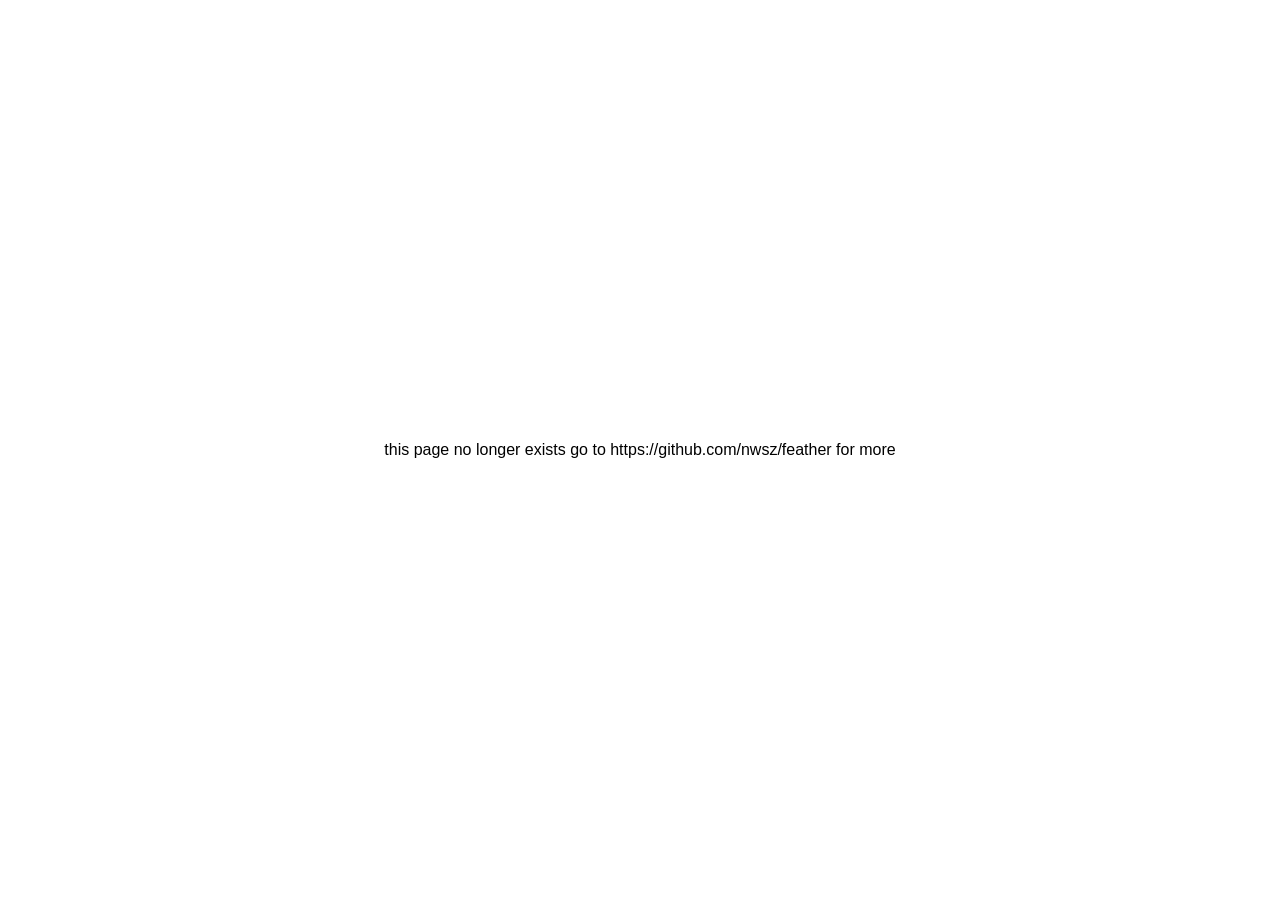
==== docs/index.html @ 702b7beb "Create index.html" ====
<!DOCTYPE html>
<html lang="en">
<head>
<meta charset="UTF-8">
<meta name="viewport" content="width=device-width, initial-scale=1.0">
<title>nwsz</title>
<style>
body {
    margin: 0;
    display: flex;
    justify-content: center;
    align-items: center;
    height: 100vh;
    font-family: Arial, sans-serif;
    background: white;
    color: black;
}
</style>
</head>
<body>
this page no longer exists
</body>
<body>go to https://github.com/nwsz/feather for more</body>
</html>
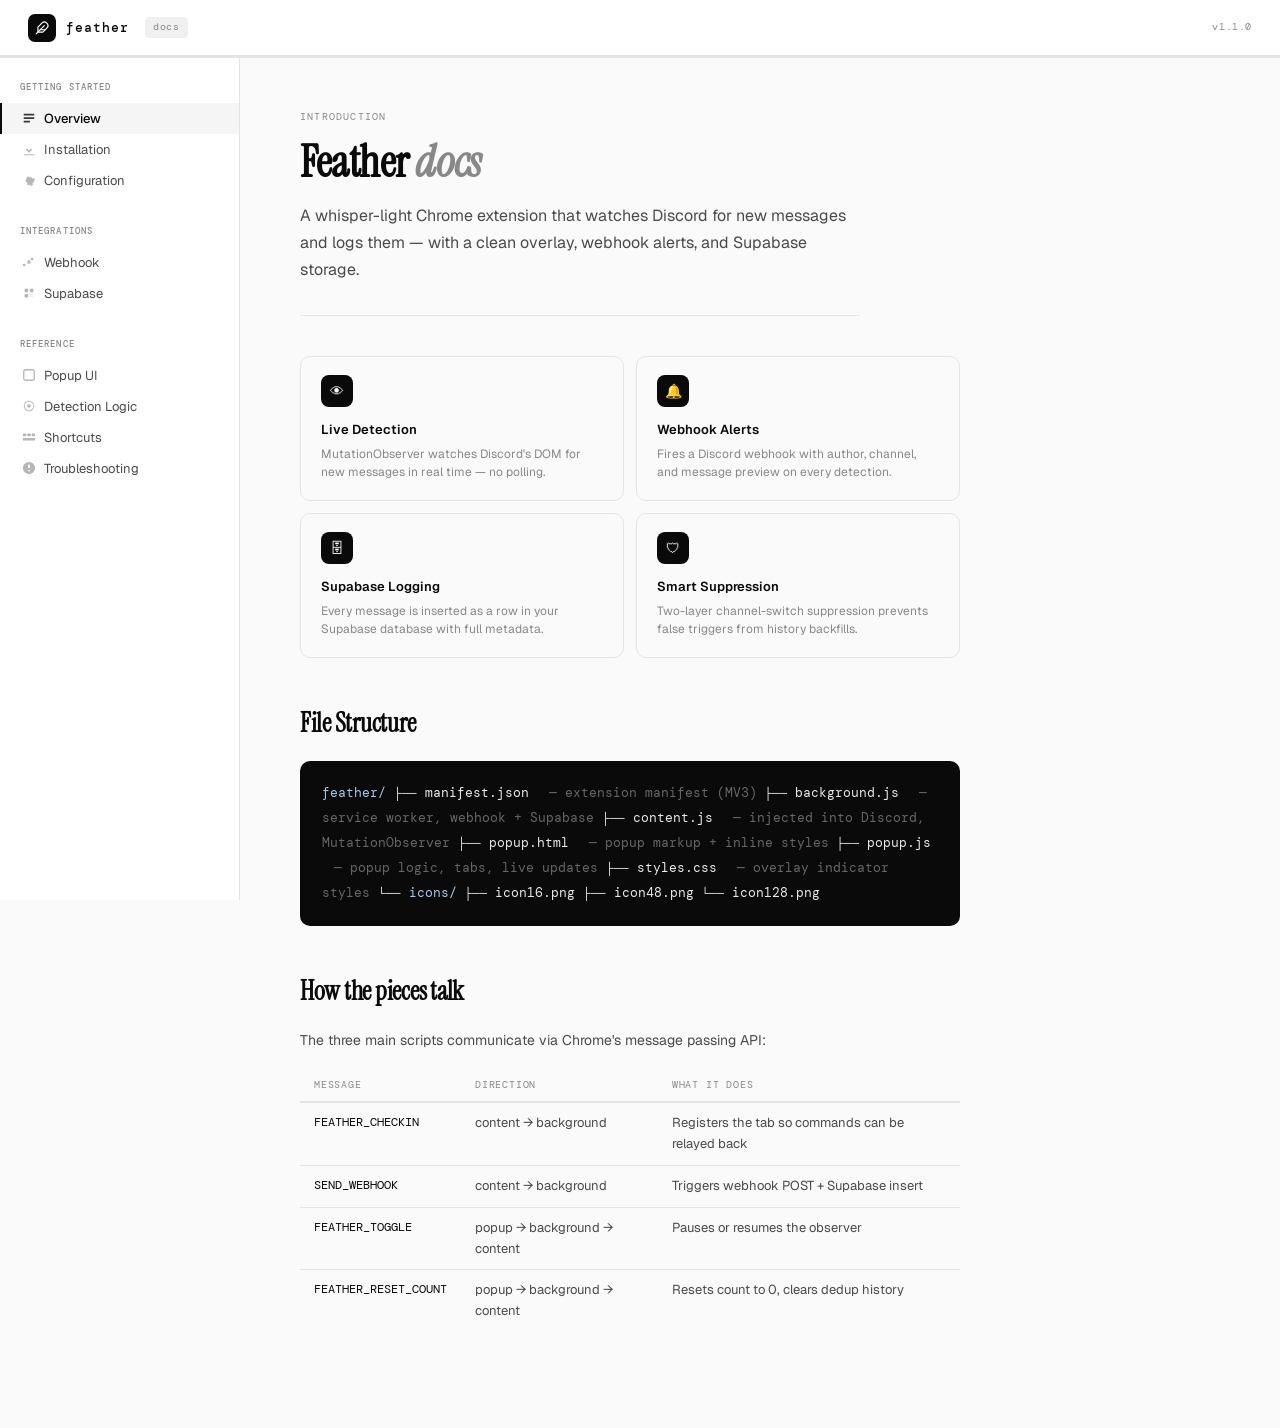
==== commit 563bcb90: "Update index.html" ====
--- a/docs/index.html
+++ b/docs/index.html
@@ -1,24 +1,1151 @@
 <!DOCTYPE html>
 <html lang="en">
 <head>
-<meta charset="UTF-8">
-<meta name="viewport" content="width=device-width, initial-scale=1.0">
-<title>nwsz</title>
+<meta charset="UTF-8" />
+<meta name="viewport" content="width=device-width, initial-scale=1.0" />
+<title>Feather — Docs</title>
+<link rel="preconnect" href="https://fonts.googleapis.com">
+<link href="https://fonts.googleapis.com/css2?family=Instrument+Serif:ital@0;1&family=DM+Mono:wght@300;400;500&family=Geist:wght@300;400;500&display=swap" rel="stylesheet">
 <style>
+*, *::before, *::after { box-sizing: border-box; margin: 0; padding: 0; }
+
+:root {
+  --black: #0a0a0a;
+  --ink:   #1a1a1a;
+  --mid:   #4a4a4a;
+  --soft:  #888;
+  --rule:  #e4e4e4;
+  --bg:    #fafafa;
+  --white: #ffffff;
+  --accent:#000;
+  --green: #1a7a4a;
+  --green-bg: #f0faf4;
+  --amber: #92600a;
+  --amber-bg: #fffbf0;
+  --red:   #b91c1c;
+  --red-bg:#fff5f5;
+  --blue:  #1a4a8a;
+  --blue-bg:#f0f4ff;
+  --sidebar-w: 240px;
+  --header-h:  56px;
+}
+
+html { scroll-behavior: smooth; font-size: 15px; }
 body {
-    margin: 0;
-    display: flex;
-    justify-content: center;
-    align-items: center;
-    height: 100vh;
-    font-family: Arial, sans-serif;
-    background: white;
-    color: black;
+  font-family: 'Geist', sans-serif;
+  background: var(--bg);
+  color: var(--ink);
+  line-height: 1.65;
+  overflow-x: hidden;
+}
+
+/* ── HEADER ─────────────────────────────────────────────────────────── */
+header {
+  position: fixed; top: 0; left: 0; right: 0; z-index: 100;
+  height: var(--header-h);
+  background: var(--white);
+  border-bottom: 1px solid var(--rule);
+  display: flex; align-items: center;
+  padding: 0 28px;
+  gap: 16px;
+}
+
+.header-logo {
+  display: flex; align-items: center; gap: 10px;
+  font-family: 'DM Mono', monospace;
+  font-size: 13px; font-weight: 500;
+  letter-spacing: 0.08em;
+  color: var(--black);
+  text-decoration: none;
+}
+
+.logo-icon {
+  width: 28px; height: 28px;
+  background: var(--black);
+  border-radius: 7px;
+  display: flex; align-items: center; justify-content: center;
+  color: white; flex-shrink: 0;
+}
+
+.header-tag {
+  font-family: 'DM Mono', monospace;
+  font-size: 10px; color: var(--soft);
+  background: #f0f0f0; border-radius: 4px;
+  padding: 2px 8px; letter-spacing: 0.06em;
+}
+
+.header-spacer { flex: 1; }
+
+.header-version {
+  font-family: 'DM Mono', monospace;
+  font-size: 10px; color: var(--soft);
+  letter-spacing: 0.06em;
+}
+
+/* ── LAYOUT ─────────────────────────────────────────────────────────── */
+.layout {
+  display: flex;
+  padding-top: var(--header-h);
+  min-height: 100vh;
+}
+
+/* ── SIDEBAR ─────────────────────────────────────────────────────────── */
+.sidebar {
+  width: var(--sidebar-w);
+  flex-shrink: 0;
+  position: fixed;
+  top: var(--header-h);
+  left: 0;
+  bottom: 0;
+  overflow-y: auto;
+  background: var(--white);
+  border-right: 1px solid var(--rule);
+  padding: 24px 0 40px;
+}
+
+.sidebar::-webkit-scrollbar { width: 3px; }
+.sidebar::-webkit-scrollbar-thumb { background: var(--rule); border-radius: 2px; }
+
+.sidebar-group { margin-bottom: 28px; }
+
+.sidebar-label {
+  font-family: 'DM Mono', monospace;
+  font-size: 9px; font-weight: 500;
+  letter-spacing: 0.12em; text-transform: uppercase;
+  color: var(--soft);
+  padding: 0 20px 8px;
+  display: block;
+}
+
+.sidebar-link {
+  display: flex; align-items: center; gap: 8px;
+  padding: 7px 20px;
+  font-size: 13px; color: var(--mid);
+  text-decoration: none;
+  transition: color 0.15s, background 0.15s;
+  border-left: 2px solid transparent;
+  cursor: pointer;
+  background: none; border-right: none; border-top: none; border-bottom: none;
+  width: 100%; text-align: left; font-family: 'Geist', sans-serif;
+}
+
+.sidebar-link:hover { color: var(--black); background: #f5f5f5; }
+
+.sidebar-link.active {
+  color: var(--black); font-weight: 500;
+  border-left-color: var(--black);
+  background: #f5f5f5;
+}
+
+.sidebar-link .nav-icon {
+  width: 14px; height: 14px;
+  opacity: 0.4; flex-shrink: 0;
+  transition: opacity 0.15s;
+}
+.sidebar-link:hover .nav-icon,
+.sidebar-link.active .nav-icon { opacity: 0.8; }
+
+/* ── MAIN CONTENT ────────────────────────────────────────────────────── */
+.main {
+  margin-left: var(--sidebar-w);
+  flex: 1;
+  max-width: 780px;
+  padding: 52px 60px 80px;
+}
+
+/* ── SECTIONS ────────────────────────────────────────────────────────── */
+.section { display: none; animation: fade-in 0.25s ease both; }
+.section.active { display: block; }
+
+@keyframes fade-in {
+  from { opacity: 0; transform: translateY(8px); }
+  to   { opacity: 1; transform: none; }
+}
+
+/* ── TYPOGRAPHY ──────────────────────────────────────────────────────── */
+.page-eyebrow {
+  font-family: 'DM Mono', monospace;
+  font-size: 10px; letter-spacing: 0.12em; text-transform: uppercase;
+  color: var(--soft); margin-bottom: 12px;
+}
+
+.page-title {
+  font-family: 'Instrument Serif', serif;
+  font-size: 44px; line-height: 1.1;
+  color: var(--black); margin-bottom: 16px;
+  letter-spacing: -0.01em;
+}
+
+.page-title em {
+  font-style: italic; color: var(--soft);
+}
+
+.page-lead {
+  font-size: 16px; color: var(--mid);
+  line-height: 1.7; margin-bottom: 40px;
+  max-width: 560px;
+  border-bottom: 1px solid var(--rule);
+  padding-bottom: 32px;
+}
+
+h2 {
+  font-family: 'Instrument Serif', serif;
+  font-size: 26px; color: var(--black);
+  margin: 44px 0 16px; letter-spacing: -0.01em;
+}
+
+h3 {
+  font-size: 13px; font-weight: 600;
+  letter-spacing: 0.04em; text-transform: uppercase;
+  color: var(--black); margin: 28px 0 10px;
+}
+
+p { margin-bottom: 14px; color: var(--mid); font-size: 14px; line-height: 1.75; }
+p:last-child { margin-bottom: 0; }
+
+strong { color: var(--black); font-weight: 500; }
+
+/* ── CALLOUT BOXES ───────────────────────────────────────────────────── */
+.callout {
+  border-radius: 10px; padding: 14px 18px;
+  margin: 20px 0; font-size: 13px; line-height: 1.65;
+  display: flex; gap: 12px; align-items: flex-start;
+}
+.callout-icon { font-size: 15px; flex-shrink: 0; margin-top: 1px; }
+.callout-body { flex: 1; color: var(--mid); }
+.callout-body strong { display: block; margin-bottom: 2px; }
+
+.callout.note   { background: var(--blue-bg);  border: 1px solid #c7d9f5; }
+.callout.note   .callout-body strong { color: var(--blue); }
+.callout.warn   { background: var(--amber-bg); border: 1px solid #f0d9a0; }
+.callout.warn   .callout-body strong { color: var(--amber); }
+.callout.tip    { background: var(--green-bg); border: 1px solid #b0dfc4; }
+.callout.tip    .callout-body strong { color: var(--green); }
+.callout.danger { background: var(--red-bg);   border: 1px solid #f5c0c0; }
+.callout.danger .callout-body strong { color: var(--red); }
+
+/* ── CODE ────────────────────────────────────────────────────────────── */
+pre {
+  background: var(--black);
+  color: #e8e8e8;
+  border-radius: 10px;
+  padding: 20px 22px;
+  overflow-x: auto;
+  margin: 16px 0;
+  font-family: 'DM Mono', monospace;
+  font-size: 12.5px;
+  line-height: 1.75;
+  position: relative;
+}
+
+pre .comment { color: #666; }
+pre .key     { color: #a5c8e8; }
+pre .val     { color: #98e0b0; }
+pre .str     { color: #f0b870; }
+pre .kw      { color: #c8a8f0; }
+
+code {
+  font-family: 'DM Mono', monospace;
+  font-size: 12px;
+  background: #f0f0f0;
+  border: 1px solid var(--rule);
+  border-radius: 4px;
+  padding: 1px 6px;
+  color: var(--black);
+}
+
+.copy-btn {
+  position: absolute; top: 12px; right: 12px;
+  background: rgba(255,255,255,0.08);
+  border: 1px solid rgba(255,255,255,0.12);
+  border-radius: 5px; color: #aaa;
+  font-family: 'DM Mono', monospace;
+  font-size: 10px; letter-spacing: 0.06em;
+  padding: 4px 9px; cursor: pointer;
+  transition: background 0.15s, color 0.15s;
+}
+.copy-btn:hover { background: rgba(255,255,255,0.16); color: white; }
+.copy-btn.copied { color: #98e0b0; border-color: rgba(152,224,176,0.3); }
+
+/* ── STEPS ───────────────────────────────────────────────────────────── */
+.steps { margin: 20px 0; display: flex; flex-direction: column; gap: 0; }
+
+.step {
+  display: flex; gap: 20px;
+  padding: 20px 0;
+  border-bottom: 1px solid var(--rule);
+}
+.step:last-child { border-bottom: none; }
+
+.step-num {
+  font-family: 'Instrument Serif', serif;
+  font-size: 28px; color: var(--rule);
+  line-height: 1; flex-shrink: 0;
+  width: 32px; text-align: center;
+  margin-top: 2px;
+  transition: color 0.2s;
+}
+.step:hover .step-num { color: var(--black); }
+
+.step-body { flex: 1; }
+.step-title {
+  font-size: 14px; font-weight: 500;
+  color: var(--black); margin-bottom: 6px;
+}
+.step-desc { font-size: 13px; color: var(--mid); line-height: 1.65; }
+
+/* ── OS TABS ─────────────────────────────────────────────────────────── */
+.os-tabs {
+  display: flex; gap: 2px;
+  margin: 20px 0 0;
+  border-bottom: 1px solid var(--rule);
+}
+
+.os-tab {
+  padding: 8px 18px;
+  font-size: 12px; font-weight: 500;
+  color: var(--soft); cursor: pointer;
+  border-bottom: 2px solid transparent;
+  margin-bottom: -1px;
+  transition: color 0.15s, border-color 0.15s;
+  display: flex; align-items: center; gap: 6px;
+  background: none; border-top: none; border-left: none; border-right: none;
+  font-family: 'Geist', sans-serif;
+}
+.os-tab:hover { color: var(--black); }
+.os-tab.active { color: var(--black); border-bottom-color: var(--black); font-weight: 600; }
+
+.os-panel { display: none; margin-top: 0; }
+.os-panel.active { display: block; animation: fade-in 0.2s ease both; }
+
+/* ── TABLE ───────────────────────────────────────────────────────────── */
+.doc-table {
+  width: 100%; border-collapse: collapse;
+  margin: 16px 0; font-size: 13px;
+}
+.doc-table th {
+  text-align: left;
+  font-family: 'DM Mono', monospace;
+  font-size: 10px; letter-spacing: 0.08em; text-transform: uppercase;
+  color: var(--soft); font-weight: 400;
+  padding: 8px 14px; border-bottom: 2px solid var(--rule);
+}
+.doc-table td {
+  padding: 10px 14px; border-bottom: 1px solid var(--rule);
+  color: var(--mid); vertical-align: top; line-height: 1.6;
+}
+.doc-table td:first-child { color: var(--black); font-family: 'DM Mono', monospace; font-size: 12px; }
+.doc-table tr:last-child td { border-bottom: none; }
+.doc-table tr:hover td { background: #f8f8f8; }
+
+/* ── BADGE ───────────────────────────────────────────────────────────── */
+.badge {
+  display: inline-block;
+  font-family: 'DM Mono', monospace;
+  font-size: 10px; letter-spacing: 0.06em;
+  padding: 2px 8px; border-radius: 4px; font-weight: 500;
+}
+.badge.green { background: var(--green-bg); color: var(--green); border: 1px solid #b0dfc4; }
+.badge.grey  { background: #f0f0f0; color: var(--soft); border: 1px solid var(--rule); }
+.badge.black { background: var(--black); color: white; }
+
+/* ── DIVIDER ─────────────────────────────────────────────────────────── */
+.rule { border: none; border-top: 1px solid var(--rule); margin: 36px 0; }
+
+/* ── FILE TREE ───────────────────────────────────────────────────────── */
+.file-tree {
+  font-family: 'DM Mono', monospace;
+  font-size: 12.5px; line-height: 2;
+  background: var(--black); color: #e8e8e8;
+  border-radius: 10px; padding: 20px 22px;
+  margin: 16px 0;
+}
+.file-tree .dir  { color: #a5c8e8; }
+.file-tree .file { color: #e8e8e8; }
+.file-tree .note { color: #666; margin-left: 12px; }
+
+/* ── HERO FEATURE CARDS ──────────────────────────────────────────────── */
+.feature-grid {
+  display: grid; grid-template-columns: 1fr 1fr;
+  gap: 12px; margin: 24px 0;
+}
+
+.feature-card {
+  border: 1px solid var(--rule); border-radius: 10px;
+  padding: 18px 20px;
+  transition: border-color 0.2s, transform 0.2s;
+  cursor: default;
+}
+.feature-card:hover { border-color: #bbb; transform: translateY(-2px); }
+
+.feature-card-icon {
+  width: 32px; height: 32px;
+  background: var(--black); border-radius: 8px;
+  display: flex; align-items: center; justify-content: center;
+  margin-bottom: 12px; color: white; font-size: 14px;
+}
+.feature-card-title {
+  font-size: 13px; font-weight: 600; color: var(--black);
+  margin-bottom: 4px;
+}
+.feature-card-desc { font-size: 12px; color: var(--soft); line-height: 1.55; }
+
+/* ── SHORTCUT DISPLAY ────────────────────────────────────────────────── */
+.shortcut-row {
+  display: flex; align-items: center; justify-content: space-between;
+  padding: 12px 0; border-bottom: 1px solid var(--rule);
+}
+.shortcut-row:last-child { border-bottom: none; }
+.shortcut-desc { font-size: 13px; color: var(--mid); }
+.keys { display: flex; gap: 4px; }
+.key {
+  font-family: 'DM Mono', monospace;
+  font-size: 11px; color: var(--black);
+  background: white; border: 1px solid #ccc;
+  border-bottom: 2px solid #bbb;
+  border-radius: 5px; padding: 3px 9px;
+  box-shadow: 0 1px 2px rgba(0,0,0,0.06);
+}
+
+/* ── RESPONSIVE ──────────────────────────────────────────────────────── */
+@media (max-width: 860px) {
+  .sidebar { transform: translateX(-100%); transition: transform 0.25s; }
+  .sidebar.open { transform: translateX(0); }
+  .main { margin-left: 0; padding: 36px 24px 60px; }
+  .feature-grid { grid-template-columns: 1fr; }
+  .page-title { font-size: 32px; }
+}
+
+/* ── SCROLL PROGRESS ─────────────────────────────────────────────────── */
+.scroll-progress {
+  position: fixed; top: var(--header-h); left: 0; right: 0;
+  height: 2px; background: var(--rule); z-index: 99;
+}
+.scroll-progress-bar {
+  height: 100%; background: var(--black);
+  width: 0%; transition: width 0.05s linear;
 }
 </style>
 </head>
 <body>
-this page no longer exists
+
+<!-- Scroll progress -->
+<div class="scroll-progress"><div class="scroll-progress-bar" id="progressBar"></div></div>
+
+<!-- Header -->
+<header>
+  <a class="header-logo" href="#" onclick="showSection('overview'); return false;">
+    <div class="logo-icon">
+      <svg width="14" height="14" viewBox="0 0 24 24" fill="none">
+        <path d="M20.24 12.24a6 6 0 0 0-8.49-8.49L5 10.5V19h8.5l6.74-6.76z" stroke="white" stroke-width="2" stroke-linecap="round" stroke-linejoin="round"/>
+        <line x1="16" y1="8" x2="2" y2="22" stroke="white" stroke-width="2" stroke-linecap="round"/>
+        <line x1="17.5" y1="15" x2="9" y2="15" stroke="white" stroke-width="2" stroke-linecap="round"/>
+      </svg>
+    </div>
+    feather
+  </a>
+  <span class="header-tag">docs</span>
+  <div class="header-spacer"></div>
+  <span class="header-version">v1.1.0</span>
+</header>
+
+<div class="layout">
+
+<!-- Sidebar -->
+<nav class="sidebar" id="sidebar">
+
+  <div class="sidebar-group">
+    <span class="sidebar-label">Getting Started</span>
+    <button class="sidebar-link active" onclick="showSection('overview')" data-section="overview">
+      <svg class="nav-icon" viewBox="0 0 16 16" fill="currentColor"><path d="M2 3h12v2H2zm0 4h12v2H2zm0 4h7v2H2z"/></svg>
+      Overview
+    </button>
+    <button class="sidebar-link" onclick="showSection('install')" data-section="install">
+      <svg class="nav-icon" viewBox="0 0 16 16" fill="currentColor"><path d="M8 1v8.586l2.293-2.293 1.414 1.414L8 12.414l-3.707-3.707 1.414-1.414L8 9.586V1h0zM2 14h12v1H2z"/></svg>
+      Installation
+    </button>
+    <button class="sidebar-link" onclick="showSection('config')" data-section="config">
+      <svg class="nav-icon" viewBox="0 0 16 16" fill="currentColor"><path d="M8 5a3 3 0 1 0 0 6 3 3 0 0 0 0-6zm-1 3a1 1 0 1 1 2 0 1 1 0 0 1-2 0z"/><path d="M13.3 9.2l.9-.5.5-1.7-1.3-1.3-1.7.5-.5-.9L10 4.7 8.7 5.2l-.5-.9L6.5 4l-1.3 1.3.5 1.7-.9.5L4 8.7l.5 1.7 1.3.3.5.9-.3 1.7L7.3 14l1.7-.5.5.9 1.7.3 1.3-1.3-.5-1.7.9-.5.8-1.2-.4-1.8z"/></svg>
+      Configuration
+    </button>
+  </div>
+
+  <div class="sidebar-group">
+    <span class="sidebar-label">Integrations</span>
+    <button class="sidebar-link" onclick="showSection('webhook')" data-section="webhook">
+      <svg class="nav-icon" viewBox="0 0 16 16" fill="currentColor"><path d="M13 4.5a1.5 1.5 0 1 1-3 0 1.5 1.5 0 0 1 3 0zm-9 7a1.5 1.5 0 1 1-3 0 1.5 1.5 0 0 1 3 0zM6 8a2 2 0 1 1 4 0 2 2 0 0 1-4 0zm5.5-2.5L8 8M8 8l-2.5 3"/></svg>
+      Webhook
+    </button>
+    <button class="sidebar-link" onclick="showSection('supabase')" data-section="supabase">
+      <svg class="nav-icon" viewBox="0 0 16 16" fill="currentColor"><path d="M3 3h4v4H3zm6 0h4v4H9zM3 9h4v4H3zm6 2h1v1H9zm2 0h1v1h-1zm0-2h1v1h-1zm-2 0h1v1H9z"/></svg>
+      Supabase
+    </button>
+  </div>
+
+  <div class="sidebar-group">
+    <span class="sidebar-label">Reference</span>
+    <button class="sidebar-link" onclick="showSection('popup')" data-section="popup">
+      <svg class="nav-icon" viewBox="0 0 16 16" fill="currentColor"><rect x="2" y="2" width="12" height="12" rx="2" ry="2" fill="none" stroke="currentColor" stroke-width="1.5"/><path d="M5 6h6M5 9h4"/></svg>
+      Popup UI
+    </button>
+    <button class="sidebar-link" onclick="showSection('detection')" data-section="detection">
+      <svg class="nav-icon" viewBox="0 0 16 16" fill="currentColor"><circle cx="8" cy="8" r="2"/><path d="M8 2a6 6 0 1 0 0 12A6 6 0 0 0 8 2zm0 1a5 5 0 1 1 0 10A5 5 0 0 1 8 3z"/></svg>
+      Detection Logic
+    </button>
+    <button class="sidebar-link" onclick="showSection('shortcuts')" data-section="shortcuts">
+      <svg class="nav-icon" viewBox="0 0 16 16" fill="currentColor"><rect x="1" y="4" width="4" height="3" rx="1"/><rect x="6" y="4" width="4" height="3" rx="1"/><rect x="11" y="4" width="4" height="3" rx="1"/><rect x="1" y="9" width="14" height="3" rx="1"/></svg>
+      Shortcuts
+    </button>
+    <button class="sidebar-link" onclick="showSection('troubleshoot')" data-section="troubleshoot">
+      <svg class="nav-icon" viewBox="0 0 16 16" fill="currentColor"><path d="M8 1a7 7 0 1 0 0 14A7 7 0 0 0 8 1zm0 11a1 1 0 1 1 0-2 1 1 0 0 1 0 2zm1-4H7V4h2v4z"/></svg>
+      Troubleshooting
+    </button>
+  </div>
+
+</nav>
+
+<!-- Main content -->
+<main class="main">
+
+  <!-- ── OVERVIEW ──────────────────────────────────────────────────── -->
+  <div class="section active" id="section-overview">
+    <p class="page-eyebrow">Introduction</p>
+    <h1 class="page-title">Feather <em>docs</em></h1>
+    <p class="page-lead">A whisper-light Chrome extension that watches Discord for new messages and logs them — with a clean overlay, webhook alerts, and Supabase storage.</p>
+
+    <div class="feature-grid">
+      <div class="feature-card">
+        <div class="feature-card-icon">👁</div>
+        <div class="feature-card-title">Live Detection</div>
+        <div class="feature-card-desc">MutationObserver watches Discord's DOM for new messages in real time — no polling.</div>
+      </div>
+      <div class="feature-card">
+        <div class="feature-card-icon">🔔</div>
+        <div class="feature-card-title">Webhook Alerts</div>
+        <div class="feature-card-desc">Fires a Discord webhook with author, channel, and message preview on every detection.</div>
+      </div>
+      <div class="feature-card">
+        <div class="feature-card-icon">🗄</div>
+        <div class="feature-card-title">Supabase Logging</div>
+        <div class="feature-card-desc">Every message is inserted as a row in your Supabase database with full metadata.</div>
+      </div>
+      <div class="feature-card">
+        <div class="feature-card-icon">🛡</div>
+        <div class="feature-card-title">Smart Suppression</div>
+        <div class="feature-card-desc">Two-layer channel-switch suppression prevents false triggers from history backfills.</div>
+      </div>
+    </div>
+
+    <h2>File Structure</h2>
+    <div class="file-tree">
+<span class="dir">feather/</span>
+├── <span class="file">manifest.json</span>      <span class="note">— extension manifest (MV3)</span>
+├── <span class="file">background.js</span>      <span class="note">— service worker, webhook + Supabase</span>
+├── <span class="file">content.js</span>         <span class="note">— injected into Discord, MutationObserver</span>
+├── <span class="file">popup.html</span>         <span class="note">— popup markup + inline styles</span>
+├── <span class="file">popup.js</span>           <span class="note">— popup logic, tabs, live updates</span>
+├── <span class="file">styles.css</span>         <span class="note">— overlay indicator styles</span>
+└── <span class="dir">icons/</span>
+    ├── <span class="file">icon16.png</span>
+    ├── <span class="file">icon48.png</span>
+    └── <span class="file">icon128.png</span>
+    </div>
+
+    <h2>How the pieces talk</h2>
+    <p>The three main scripts communicate via Chrome's message passing API:</p>
+
+    <table class="doc-table">
+      <thead><tr><th>Message</th><th>Direction</th><th>What it does</th></tr></thead>
+      <tbody>
+        <tr><td>FEATHER_CHECKIN</td><td>content → background</td><td>Registers the tab so commands can be relayed back</td></tr>
+        <tr><td>SEND_WEBHOOK</td><td>content → background</td><td>Triggers webhook POST + Supabase insert</td></tr>
+        <tr><td>FEATHER_TOGGLE</td><td>popup → background → content</td><td>Pauses or resumes the observer</td></tr>
+        <tr><td>FEATHER_RESET_COUNT</td><td>popup → background → content</td><td>Resets count to 0, clears dedup history</td></tr>
+      </tbody>
+    </table>
+  </div>
+
+  <!-- ── INSTALLATION ───────────────────────────────────────────────── -->
+  <div class="section" id="section-install">
+    <p class="page-eyebrow">Getting Started</p>
+    <h1 class="page-title">Installation</h1>
+    <p class="page-lead">Feather is a private unpacked extension — it's not on the Chrome Web Store. Load it directly from your local files.</p>
+
+    <div class="callout note">
+      <span class="callout-icon">ℹ️</span>
+      <div class="callout-body">
+        <strong>Chrome or any Chromium-based browser</strong>
+        These instructions work for Chrome, Edge, Brave, Arc, and any other Chromium browser. The steps are identical on all platforms once you have the folder.
+      </div>
+    </div>
+
+    <div class="os-tabs">
+      <button class="os-tab active" onclick="showOs('windows')">🪟 Windows</button>
+      <button class="os-tab" onclick="showOs('mac')">🍎 macOS</button>
+      <button class="os-tab" onclick="showOs('linux')">🐧 Linux</button>
+    </div>
+
+    <!-- Windows -->
+    <div class="os-panel active" id="os-windows">
+      <div class="steps">
+        <div class="step">
+          <div class="step-num">1</div>
+          <div class="step-body">
+            <div class="step-title">Download the files</div>
+            <div class="step-desc">Put all six files (<code>manifest.json</code>, <code>background.js</code>, <code>content.js</code>, <code>popup.html</code>, <code>popup.js</code>, <code>styles.css</code>) plus the <code>icons/</code> folder into a single folder — for example <code>C:\Users\you\feather\</code>.</div>
+          </div>
+        </div>
+        <div class="step">
+          <div class="step-num">2</div>
+          <div class="step-body">
+            <div class="step-title">Configure your credentials</div>
+            <div class="step-desc">Open <code>background.js</code> in Notepad or VS Code and fill in your webhook URL and Supabase details at the top. See the <button class="sidebar-link" style="display:inline;padding:0;border:none;color:inherit;text-decoration:underline;cursor:pointer;font-family:inherit;font-size:inherit" onclick="showSection('config')">Configuration</button> page.</div>
+          </div>
+        </div>
+        <div class="step">
+          <div class="step-num">3</div>
+          <div class="step-body">
+            <div class="step-title">Open Chrome extensions</div>
+            <div class="step-desc">In Chrome, navigate to <code>chrome://extensions</code> in the address bar.</div>
+          </div>
+        </div>
+        <div class="step">
+          <div class="step-num">4</div>
+          <div class="step-body">
+            <div class="step-title">Enable Developer mode</div>
+            <div class="step-desc">Flip the <strong>Developer mode</strong> toggle in the top-right corner of the extensions page.</div>
+          </div>
+        </div>
+        <div class="step">
+          <div class="step-num">5</div>
+          <div class="step-body">
+            <div class="step-title">Load unpacked</div>
+            <div class="step-desc">Click <strong>Load unpacked</strong>, then navigate to and select your <code>feather\</code> folder. The Feather icon appears in your toolbar.</div>
+          </div>
+        </div>
+        <div class="step">
+          <div class="step-num">6</div>
+          <div class="step-body">
+            <div class="step-title">Open Discord</div>
+            <div class="step-desc">Navigate to <a href="https://discord.com/app" style="color:var(--black)">discord.com/app</a>. The overlay indicator appears in the bottom-right corner.</div>
+          </div>
+        </div>
+      </div>
+
+      <h3>Reloading after edits</h3>
+      <p>Whenever you change any file, go to <code>chrome://extensions</code>, find Feather, and click the <strong>↺</strong> refresh icon. Then reload the Discord tab.</p>
+    </div>
+
+    <!-- macOS -->
+    <div class="os-panel" id="os-mac">
+      <div class="steps">
+        <div class="step">
+          <div class="step-num">1</div>
+          <div class="step-body">
+            <div class="step-title">Download the files</div>
+            <div class="step-desc">Place all files into a folder, for example <code>~/Documents/feather/</code>. Make sure the <code>icons/</code> subfolder is also inside it.</div>
+          </div>
+        </div>
+        <div class="step">
+          <div class="step-num">2</div>
+          <div class="step-body">
+            <div class="step-title">Configure your credentials</div>
+            <div class="step-desc">Open <code>background.js</code> in TextEdit (switch to plain text with <kbd>⌘+Shift+T</kbd>) or VS Code. Fill in your webhook URL and Supabase details at the top.</div>
+          </div>
+        </div>
+        <div class="step">
+          <div class="step-num">3</div>
+          <div class="step-body">
+            <div class="step-title">Open Chrome extensions</div>
+            <div class="step-desc">In Chrome, go to <code>chrome://extensions</code>.</div>
+          </div>
+        </div>
+        <div class="step">
+          <div class="step-num">4</div>
+          <div class="step-body">
+            <div class="step-title">Enable Developer mode</div>
+            <div class="step-desc">Toggle <strong>Developer mode</strong> on in the top-right corner.</div>
+          </div>
+        </div>
+        <div class="step">
+          <div class="step-num">5</div>
+          <div class="step-body">
+            <div class="step-title">Load unpacked</div>
+            <div class="step-desc">Click <strong>Load unpacked</strong>. In the Finder dialog, navigate to <code>~/Documents/feather/</code> and click <strong>Select</strong>.</div>
+          </div>
+        </div>
+        <div class="step">
+          <div class="step-num">6</div>
+          <div class="step-body">
+            <div class="step-title">Open Discord</div>
+            <div class="step-desc">Go to <a href="https://discord.com/app" style="color:var(--black)">discord.com/app</a>. The feather overlay will appear at the bottom-right.</div>
+          </div>
+        </div>
+      </div>
+
+      <div class="callout tip">
+        <span class="callout-icon">💡</span>
+        <div class="callout-body">
+          <strong>Tip: pin the icon</strong>
+          Click the puzzle-piece icon in the Chrome toolbar and pin Feather so it's always visible and easy to click.
+        </div>
+      </div>
+    </div>
+
+    <!-- Linux -->
+    <div class="os-panel" id="os-linux">
+      <div class="steps">
+        <div class="step">
+          <div class="step-num">1</div>
+          <div class="step-body">
+            <div class="step-title">Download the files</div>
+            <div class="step-desc">Place all files in a directory, e.g. <code>~/.local/share/feather/</code> or anywhere you prefer. Keep the <code>icons/</code> subdirectory alongside them.</div>
+          </div>
+        </div>
+        <div class="step">
+          <div class="step-num">2</div>
+          <div class="step-body">
+            <div class="step-title">Configure your credentials</div>
+            <div class="step-desc">Edit <code>background.js</code> with your editor of choice. Fill in <code>DISCORD_WEBHOOK_URL</code>, <code>SUPABASE_URL</code>, and <code>SUPABASE_ANON_KEY</code> at the top of the file.</div>
+<pre style="margin-top:10px"><span class="comment"># Quick edit with nano</span>
+nano ~/.local/share/feather/background.js</pre>
+          </div>
+        </div>
+        <div class="step">
+          <div class="step-num">3</div>
+          <div class="step-body">
+            <div class="step-title">Open Chrome extensions</div>
+            <div class="step-desc">Launch Chrome (or Chromium) and navigate to <code>chrome://extensions</code>.</div>
+          </div>
+        </div>
+        <div class="step">
+          <div class="step-num">4</div>
+          <div class="step-body">
+            <div class="step-title">Enable Developer mode</div>
+            <div class="step-desc">Toggle <strong>Developer mode</strong> on in the top-right corner of the extensions page.</div>
+          </div>
+        </div>
+        <div class="step">
+          <div class="step-num">5</div>
+          <div class="step-body">
+            <div class="step-title">Load unpacked</div>
+            <div class="step-desc">Click <strong>Load unpacked</strong>. Navigate to your <code>feather/</code> directory and click <strong>Open</strong>.</div>
+          </div>
+        </div>
+        <div class="step">
+          <div class="step-num">6</div>
+          <div class="step-body">
+            <div class="step-title">Open Discord in Chrome</div>
+            <div class="step-desc">Go to <a href="https://discord.com/app" style="color:var(--black)">discord.com/app</a>. The feather overlay should appear in the bottom-right corner of the page.</div>
+          </div>
+        </div>
+      </div>
+
+      <div class="callout warn">
+        <span class="callout-icon">⚠️</span>
+        <div class="callout-body">
+          <strong>Snap Chrome on Linux</strong>
+          If you installed Chrome via Snap, it may have restricted filesystem access. If Load Unpacked fails to find your folder, move the extension files to <code>~/snap/chromium/current/</code> or use the <code>.deb</code> version of Chrome instead.
+        </div>
+      </div>
+    </div>
+
+  </div>
+
+  <!-- ── CONFIGURATION ──────────────────────────────────────────────── -->
+  <div class="section" id="section-config">
+    <p class="page-eyebrow">Setup</p>
+    <h1 class="page-title">Configuration</h1>
+    <p class="page-lead">All configuration is done by editing the three constants at the very top of <code>background.js</code>. There is no settings UI — it's intentionally hardcoded for a private extension.</p>
+
+    <pre><button class="copy-btn" onclick="copyCode(this)">copy</button><span class="comment">// ── background.js — top of file ───────────────</span>
+
+<span class="kw">const</span> <span class="key">DISCORD_WEBHOOK_URL</span> = <span class="str">"https://discord.com/api/webhooks/..."</span>;
+<span class="kw">const</span> <span class="key">SUPABASE_URL</span>        = <span class="str">"https://your-project.supabase.co"</span>;
+<span class="kw">const</span> <span class="key">SUPABASE_ANON_KEY</span>   = <span class="str">"eyJhbGciOiJIUzI1NiIsInR5cCI6IkpXVCJ9..."</span>;
+<span class="kw">const</span> <span class="key">SUPABASE_TABLE</span>      = <span class="str">"feather_logs"</span>; <span class="comment">// your table name</span></pre>
+
+    <p>Both integrations are <strong>optional</strong>. If you leave a value as the placeholder string, that integration is silently skipped — no errors. The popup Overview tab shows live status dots indicating whether each is configured.</p>
+
+    <div class="callout warn">
+      <span class="callout-icon">⚠️</span>
+      <div class="callout-body">
+        <strong>After every edit to background.js</strong>
+        You must reload the extension at <code>chrome://extensions</code> (click the ↺ icon on the Feather card) and then reload your Discord tab.
+      </div>
+    </div>
+
+    <h2>Chrome Storage</h2>
+    <p>Runtime state is stored in <code>chrome.storage.local</code>. You don't manage these directly, but it's useful to know what exists:</p>
+
+    <table class="doc-table">
+      <thead><tr><th>Key</th><th>Type</th><th>Description</th></tr></thead>
+      <tbody>
+        <tr><td>feather_enabled</td><td>boolean</td><td>Whether detection is active. Defaults to true.</td></tr>
+        <tr><td>feather_count</td><td>number</td><td>Running session message count.</td></tr>
+        <tr><td>feather_discord_open</td><td>boolean</td><td>Whether a Discord tab with the content script is live.</td></tr>
+        <tr><td>feather_recent</td><td>array</td><td>Last 50 detected messages with full metadata.</td></tr>
+        <tr><td>feather_integrations</td><td>object</td><td>{ webhook, supabase } booleans — set by background.js on startup.</td></tr>
+      </tbody>
+    </table>
+
+    <p>You can wipe all of this cleanly using the <strong>Full reset</strong> button in the popup's Settings tab.</p>
+  </div>
+
+  <!-- ── WEBHOOK ────────────────────────────────────────────────────── -->
+  <div class="section" id="section-webhook">
+    <p class="page-eyebrow">Integration</p>
+    <h1 class="page-title">Webhook</h1>
+    <p class="page-lead">On every detected message, Feather sends a POST request to a Discord webhook URL with author, channel, message preview, and running count.</p>
+
+    <h2>Getting a webhook URL</h2>
+    <div class="steps">
+      <div class="step">
+        <div class="step-num">1</div>
+        <div class="step-body">
+          <div class="step-title">Open a Discord server you control</div>
+          <div class="step-desc">You need <strong>Manage Webhooks</strong> permission on the channel. It can be any server and any channel — it doesn't have to be the one you're monitoring.</div>
+        </div>
+      </div>
+      <div class="step">
+        <div class="step-num">2</div>
+        <div class="step-body">
+          <div class="step-title">Go to channel settings</div>
+          <div class="step-desc">Click the gear icon next to the channel name → <strong>Integrations</strong> → <strong>Webhooks</strong> → <strong>New Webhook</strong>.</div>
+        </div>
+      </div>
+      <div class="step">
+        <div class="step-num">3</div>
+        <div class="step-body">
+          <div class="step-title">Copy the URL</div>
+          <div class="step-desc">Click <strong>Copy Webhook URL</strong>. It looks like <code>https://discord.com/api/webhooks/123.../abc...</code></div>
+        </div>
+      </div>
+      <div class="step">
+        <div class="step-num">4</div>
+        <div class="step-body">
+          <div class="step-title">Paste into background.js</div>
+          <div class="step-desc">Set <code>DISCORD_WEBHOOK_URL</code> to this value, reload the extension.</div>
+        </div>
+      </div>
+    </div>
+
+    <h2>Payload format</h2>
+    <p>Each webhook POST sends a JSON body with a single <code>content</code> field:</p>
+    <pre>🔔 <span class="val">New Discord Message</span> · <span class="str">14:32:07</span>
+<span class="key">Author:</span>  <span class="val">username</span>
+<span class="key">Channel:</span> <span class="val">general</span>
+<span class="key">Message:</span> <span class="val">hey whats up everyone</span>
+<span class="key">Total count:</span> <span class="val">12</span></pre>
+
+    <div class="callout tip">
+      <span class="callout-icon">💡</span>
+      <div class="callout-body">
+        <strong>Message content is capped at 200 characters</strong>
+        Longer messages are truncated before sending to keep webhook payloads small.
+      </div>
+    </div>
+  </div>
+
+  <!-- ── SUPABASE ───────────────────────────────────────────────────── -->
+  <div class="section" id="section-supabase">
+    <p class="page-eyebrow">Integration</p>
+    <h1 class="page-title">Supabase</h1>
+    <p class="page-lead">Every detected message is inserted as a row into your Supabase database — giving you a permanent, queryable log of everything Feather has seen.</p>
+
+    <div class="callout warn">
+      <span class="callout-icon">⚠️</span>
+      <div class="callout-body">
+        <strong>manifest.json must include host_permissions</strong>
+        Chrome MV3 silently blocks outbound fetches to hosts not listed in <code>host_permissions</code>. The current manifest already includes <code>https://*.supabase.co/*</code> — do not remove it.
+      </div>
+    </div>
+
+    <h2>1. Create a Supabase project</h2>
+    <p>Go to <a href="https://supabase.com" style="color:var(--black);font-weight:500">supabase.com</a>, create a new project, and wait about a minute for it to provision. The free tier is more than enough.</p>
+
+    <h2>2. Create the table</h2>
+    <p>In your project, go to <strong>SQL Editor</strong> and run this entire block:</p>
+
+    <pre><button class="copy-btn" onclick="copyCode(this)">copy</button><span class="kw">create table</span> feather_logs (
+  id         bigint <span class="kw">generated always as identity primary key</span>,
+  author     text,
+  content    text,
+  channel    text,
+  count      integer,
+  timestamp  timestamptz <span class="kw">default</span> now()
+);
+
+<span class="comment">-- Allow the anon key to insert and read rows</span>
+<span class="kw">alter table</span> feather_logs <span class="kw">enable row level security</span>;
+
+<span class="kw">create policy</span> <span class="str">"Allow anon insert"</span>
+  <span class="kw">on</span> feather_logs <span class="kw">for insert to</span> anon
+  <span class="kw">with check</span> (true);
+
+<span class="kw">create policy</span> <span class="str">"Allow anon select"</span>
+  <span class="kw">on</span> feather_logs <span class="kw">for select to</span> anon
+  <span class="kw">using</span> (true);</pre>
+
+    <h2>3. Get your credentials</h2>
+    <p>Go to <strong>Project Settings → API</strong> and copy two values:</p>
+
+    <table class="doc-table">
+      <thead><tr><th>Value</th><th>Where to find it</th><th>Looks like</th></tr></thead>
+      <tbody>
+        <tr><td>Project URL</td><td>Settings → API → Project URL</td><td><code>https://abcdef.supabase.co</code></td></tr>
+        <tr><td>anon / public key</td><td>Settings → API → Project API keys</td><td><code>eyJhbGci...</code> (long JWT)</td></tr>
+      </tbody>
+    </table>
+
+    <h2>4. Paste into background.js</h2>
+    <pre><span class="kw">const</span> <span class="key">SUPABASE_URL</span>      = <span class="str">"https://abcdef.supabase.co"</span>;
+<span class="kw">const</span> <span class="key">SUPABASE_ANON_KEY</span> = <span class="str">"eyJhbGciOiJIUzI1NiIsInR5cCI6IkpXVCJ9..."</span>;
+<span class="kw">const</span> <span class="key">SUPABASE_TABLE</span>    = <span class="str">"feather_logs"</span>;</pre>
+
+    <h2>5. Verify it works</h2>
+    <p>After reloading the extension and triggering a detection in Discord, go to <strong>Table Editor → feather_logs</strong> in Supabase. A new row should appear within a second.</p>
+
+    <h2>Useful queries</h2>
+    <pre><span class="comment">-- All messages, newest first</span>
+<span class="kw">select</span> timestamp, author, channel, content
+<span class="kw">from</span> feather_logs
+<span class="kw">order by</span> timestamp <span class="kw">desc</span>;
+
+<span class="comment">-- Messages per author</span>
+<span class="kw">select</span> author, <span class="kw">count</span>(*) <span class="kw">as</span> total
+<span class="kw">from</span> feather_logs
+<span class="kw">group by</span> author
+<span class="kw">order by</span> total <span class="kw">desc</span>;
+
+<span class="comment">-- Last 24 hours only</span>
+<span class="kw">select</span> * <span class="kw">from</span> feather_logs
+<span class="kw">where</span> timestamp > now() - interval <span class="str">'24 hours'</span>
+<span class="kw">order by</span> timestamp <span class="kw">desc</span>;</pre>
+  </div>
+
+  <!-- ── POPUP UI ───────────────────────────────────────────────────── -->
+  <div class="section" id="section-popup">
+    <p class="page-eyebrow">Reference</p>
+    <h1 class="page-title">Popup UI</h1>
+    <p class="page-lead">Click the Feather icon in the Chrome toolbar to open the popup. It has three tabs.</p>
+
+    <h2>Overview tab</h2>
+    <table class="doc-table">
+      <thead><tr><th>Element</th><th>Description</th></tr></thead>
+      <tbody>
+        <tr><td>Status dot</td><td>Green pulsing = live and detecting. Grey = paused.</td></tr>
+        <tr><td>Count number</td><td>Total messages detected this session. Turns green when above zero.</td></tr>
+        <tr><td>Active toggle</td><td>Enable or disable detection. Syncs to the overlay in real time.</td></tr>
+        <tr><td>Clear button</td><td>Resets the count to 0 and clears deduplication history.</td></tr>
+        <tr><td>Session</td><td>Same as count. Resets on clear.</td></tr>
+        <tr><td>Authors</td><td>Number of unique authors seen since last clear.</td></tr>
+        <tr><td>Channel</td><td>Current channel name, or count of channels if multiple.</td></tr>
+        <tr><td>Webhook badge</td><td>Green <span class="badge green">configured</span> or grey <span class="badge grey">not set</span></td></tr>
+        <tr><td>Database dot</td><td>Green = Supabase is configured. Grey = not set.</td></tr>
+        <tr><td>Discord pill (footer)</td><td>Green dot = Discord tab found. Grey = not found.</td></tr>
+      </tbody>
+    </table>
+
+    <h2>Log tab</h2>
+    <p>Shows the last 50 detected messages in reverse chronological order. Each entry shows the author (green), channel as a blue pill, time, and message preview. Hit <strong>clear all</strong> to wipe the local log — this does not affect Supabase.</p>
+
+    <h2>Settings tab</h2>
+    <table class="doc-table">
+      <thead><tr><th>Item</th><th>Description</th></tr></thead>
+      <tbody>
+        <tr><td>Version</td><td>Current extension version.</td></tr>
+        <tr><td>Webhook status</td><td>Whether DISCORD_WEBHOOK_URL is configured.</td></tr>
+        <tr><td>Supabase status</td><td>Whether SUPABASE_URL is configured.</td></tr>
+        <tr><td>Export log as JSON</td><td>Downloads feather-export-{timestamp}.json with all local log data.</td></tr>
+        <tr><td>Full reset</td><td>Wipes all chrome.storage.local data and resets the content script count. Requires confirmation.</td></tr>
+      </tbody>
+    </table>
+  </div>
+
+  <!-- ── DETECTION LOGIC ────────────────────────────────────────────── -->
+  <div class="section" id="section-detection">
+    <p class="page-eyebrow">Reference</p>
+    <h1 class="page-title">Detection Logic</h1>
+    <p class="page-lead">How Feather identifies real messages, extracts metadata, and avoids false positives.</p>
+
+    <h2>Identifying a message node</h2>
+    <p>A DOM node is classified as a message if any of these are true — checked in order:</p>
+    <div class="steps">
+      <div class="step">
+        <div class="step-num">1</div>
+        <div class="step-body">
+          <div class="step-title">data-list-item-id starts with "chat-messages-"</div>
+          <div class="step-desc">Discord stamps every message <code>&lt;li&gt;</code> with this attribute. It's the primary, most reliable signal.</div>
+        </div>
+      </div>
+      <div class="step">
+        <div class="step-num">2</div>
+        <div class="step-body">
+          <div class="step-title">Contains a child with that attribute</div>
+          <div class="step-desc">Covers wrapper divs that Discord occasionally adds around the <code>&lt;li&gt;</code>.</div>
+        </div>
+      </div>
+      <div class="step">
+        <div class="step-num">3</div>
+        <div class="step-body">
+          <div class="step-title">Contains a messageContent_ or cozyMessage element</div>
+          <div class="step-desc">Class-based fallback for older Discord versions or edge cases.</div>
+        </div>
+      </div>
+    </div>
+
+    <h2>Channel switch suppression</h2>
+    <p>When you switch channels Discord bulk-inserts ~50 historical messages into the DOM at once. Feather uses two independent layers to prevent these from triggering detections:</p>
+
+    <table class="doc-table">
+      <thead><tr><th>Layer</th><th>How it works</th><th>What it catches</th></tr></thead>
+      <tbody>
+        <tr><td>URL poller</td><td>Checks <code>location.href</code> every 150ms. Any change arms a 2000ms cooldown.</td><td>Every channel switch, regardless of how Discord navigates internally.</td></tr>
+        <tr><td>Burst detector</td><td>Counts message nodes per MutationObserver callback. 3+ nodes = history dump → suppressed.</td><td>Fast bulk inserts that happen before the URL poller fires.</td></tr>
+      </tbody>
+    </table>
+
+    <h2>Deduplication</h2>
+    <p>Discord uses optimistic rendering — when you send a message it appears in the DOM immediately, then gets replaced when the server confirms it. Without deduplication this counts as two messages.</p>
+    <p>Feather tracks seen <code>data-list-item-id</code> values in a <code>Set</code>. Any ID already in the set is skipped. Nodes with <code>data-is-local-message="true"</code> (your own outgoing messages before confirmation) are also skipped. The set is capped at 500 entries.</p>
+
+    <h2>Author extraction</h2>
+    <p>Discord groups consecutive messages from the same author — only the first shows the username. Feather first checks the message node itself for a <code>[class*="username_"]</code> element. If not found (grouped message), it walks backwards through previous messages in the scroller to find the most recent header above it.</p>
+  </div>
+
+  <!-- ── SHORTCUTS ─────────────────────────────────────────────────── -->
+  <div class="section" id="section-shortcuts">
+    <p class="page-eyebrow">Reference</p>
+    <h1 class="page-title">Shortcuts</h1>
+    <p class="page-lead">Feather has one keyboard shortcut, active whenever a Discord tab is focused.</p>
+
+    <div style="margin-top: 28px; border: 1px solid var(--rule); border-radius: 10px; padding: 0 20px;">
+      <div class="shortcut-row">
+        <span class="shortcut-desc">Toggle detection on / off</span>
+        <div class="keys">
+          <span class="key">Alt</span>
+          <span class="key">Q</span>
+        </div>
+      </div>
+    </div>
+
+    <div class="callout note" style="margin-top: 28px;">
+      <span class="callout-icon">ℹ️</span>
+      <div class="callout-body">
+        <strong>State persists</strong>
+        The toggle state is saved to <code>chrome.storage.local</code> immediately, so it survives tab reloads and Chrome restarts.
+      </div>
+    </div>
+  </div>
+
+  <!-- ── TROUBLESHOOTING ────────────────────────────────────────────── -->
+  <div class="section" id="section-troubleshoot">
+    <p class="page-eyebrow">Help</p>
+    <h1 class="page-title">Troubleshooting</h1>
+    <p class="page-lead">Common issues and how to fix them.</p>
+
+    <h2>Overlay doesn't appear on Discord</h2>
+    <div class="callout danger">
+      <span class="callout-icon">🔴</span>
+      <div class="callout-body">
+        <strong>Fix:</strong> Hard reload Discord with <kbd>Ctrl+Shift+R</kbd> (or <kbd>⌘+Shift+R</kbd> on Mac). If still missing, go to <code>chrome://extensions</code>, check Feather is enabled, click ↺, then reload Discord.
+      </div>
+    </div>
+
+    <h2>Toggle / reset buttons do nothing</h2>
+    <p>This usually means the background service worker crashed or the <code>discordTabs</code> relay is broken. To debug:</p>
+    <div class="steps">
+      <div class="step">
+        <div class="step-num">1</div>
+        <div class="step-body">
+          <div class="step-title">Open background DevTools</div>
+          <div class="step-desc">Go to <code>chrome://extensions</code> → Feather → click the <strong>service worker</strong> link to open DevTools for the background script.</div>
+        </div>
+      </div>
+      <div class="step">
+        <div class="step-num">2</div>
+        <div class="step-body">
+          <div class="step-title">Check the Console tab</div>
+          <div class="step-desc">Any <code>[Feather]</code> error messages will appear here. A missing <code>discordTabs</code> or unhandled promise rejection is the usual culprit.</div>
+        </div>
+      </div>
+      <div class="step">
+        <div class="step-num">3</div>
+        <div class="step-body">
+          <div class="step-title">Reload everything</div>
+          <div class="step-desc">Click ↺ on the Feather card, then reload the Discord tab. This re-runs <code>FEATHER_CHECKIN</code> and re-registers the tab.</div>
+        </div>
+      </div>
+    </div>
+
+    <h2>Webhook messages not sending</h2>
+    <div class="callout danger">
+      <span class="callout-icon">🔴</span>
+      <div class="callout-body">
+        <strong>Checklist:</strong> (1) <code>DISCORD_WEBHOOK_URL</code> is set in <code>background.js</code> and is not the placeholder. (2) <code>manifest.json</code> includes <code>"https://discord.com/*"</code> in <code>host_permissions</code>. (3) Check the background DevTools Console for <code>[Feather] Webhook failed:</code>.
+      </div>
+    </div>
+
+    <h2>Supabase rows not appearing</h2>
+    <div class="callout danger">
+      <span class="callout-icon">🔴</span>
+      <div class="callout-body">
+        <strong>Checklist:</strong> (1) <code>SUPABASE_URL</code> and <code>SUPABASE_ANON_KEY</code> are set correctly. (2) <code>manifest.json</code> includes <code>"https://*.supabase.co/*"</code> in <code>host_permissions</code>. (3) The RLS insert policy exists — re-run the SQL from the <button style="background:none;border:none;cursor:pointer;font-family:inherit;font-size:inherit;color:var(--black);text-decoration:underline;padding:0" onclick="showSection('supabase')">Supabase setup page</button>. (4) Check for <code>[Feather] Supabase log failed:</code> in background DevTools.
+      </div>
+    </div>
+
+    <h2>Channel switches still trigger false detections</h2>
+    <p>If the burst limit of 3 is too low for a very active channel, increase it in <code>content.js</code>:</p>
+    <pre><span class="comment">// content.js — line ~25</span>
+<span class="kw">const</span> <span class="key">BURST_LIMIT</span> = <span class="val">5</span>; <span class="comment">// increase from 3</span>
+<span class="kw">const</span> <span class="key">NAV_COOLDOWN</span> = <span class="val">2500</span>; <span class="comment">// or increase cooldown (ms)</span></pre>
+
+    <p>Then reload the extension.</p>
+
+    <h2>Double-counting messages</h2>
+    <p>This is prevented by the <code>seenMessageIds</code> dedup set. If it's happening, the most likely cause is that <code>content.js</code> is being injected twice (e.g. you have two versions of Feather loaded). Check <code>chrome://extensions</code> for duplicates.</p>
+  </div>
+
+</main>
+</div>
+
+<script>
+function showSection(id) {
+  document.querySelectorAll('.section').forEach(s => s.classList.remove('active'));
+  document.querySelectorAll('.sidebar-link').forEach(l => l.classList.remove('active'));
+  const sec = document.getElementById('section-' + id);
+  if (sec) sec.classList.add('active');
+  const link = document.querySelector(`[data-section="${id}"]`);
+  if (link) link.classList.add('active');
+  window.scrollTo({ top: 0, behavior: 'smooth' });
+}
+
+function showOs(os) {
+  document.querySelectorAll('.os-tab').forEach(t => t.classList.remove('active'));
+  document.querySelectorAll('.os-panel').forEach(p => p.classList.remove('active'));
+  document.querySelector(`[onclick="showOs('${os}')"]`).classList.add('active');
+  document.getElementById('os-' + os).classList.add('active');
+}
+
+function copyCode(btn) {
+  const pre = btn.parentElement;
+  const text = pre.innerText.replace('copy', '').replace('copied', '').trim();
+  navigator.clipboard.writeText(text).then(() => {
+    btn.textContent = 'copied';
+    btn.classList.add('copied');
+    setTimeout(() => { btn.textContent = 'copy'; btn.classList.remove('copied'); }, 2000);
+  });
+}
+
+// Scroll progress bar (only within main content)
+window.addEventListener('scroll', () => {
+  const doc = document.documentElement;
+  const scrolled = doc.scrollTop;
+  const max = doc.scrollHeight - doc.clientHeight;
+  const pct = max > 0 ? (scrolled / max) * 100 : 0;
+  document.getElementById('progressBar').style.width = pct + '%';
+});
+</script>
 </body>
-<body>go to https://github.com/nwsz/feather for more</body>
 </html>
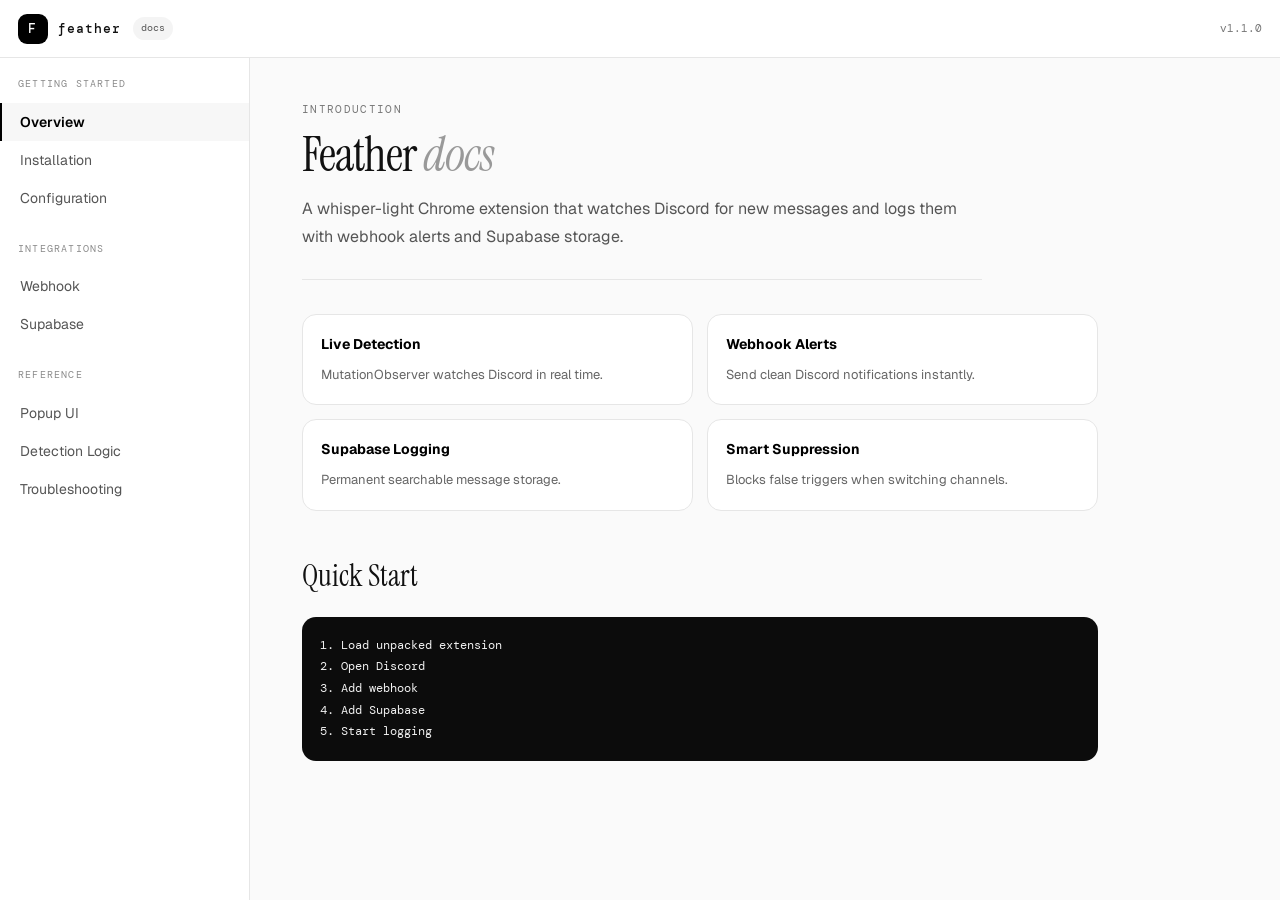
==== commit 07f93209: "Update index.html" ====
--- a/docs/index.html
+++ b/docs/index.html
@@ -1,1151 +1,626 @@
 <!DOCTYPE html>
 <html lang="en">
 <head>
-<meta charset="UTF-8" />
-<meta name="viewport" content="width=device-width, initial-scale=1.0" />
+<meta charset="UTF-8">
+<meta name="viewport" content="width=device-width,initial-scale=1.0">
 <title>Feather — Docs</title>
+
 <link rel="preconnect" href="https://fonts.googleapis.com">
-<link href="https://fonts.googleapis.com/css2?family=Instrument+Serif:ital@0;1&family=DM+Mono:wght@300;400;500&family=Geist:wght@300;400;500&display=swap" rel="stylesheet">
+<link href="https://fonts.googleapis.com/css2?family=Instrument+Serif:ital@0;1&family=DM+Mono:wght@400;500&family=Geist:wght@300;400;500;600&display=swap" rel="stylesheet">
+
 <style>
-*, *::before, *::after { box-sizing: border-box; margin: 0; padding: 0; }
-
-:root {
-  --black: #0a0a0a;
-  --ink:   #1a1a1a;
-  --mid:   #4a4a4a;
-  --soft:  #888;
-  --rule:  #e4e4e4;
-  --bg:    #fafafa;
-  --white: #ffffff;
-  --accent:#000;
-  --green: #1a7a4a;
-  --green-bg: #f0faf4;
-  --amber: #92600a;
-  --amber-bg: #fffbf0;
-  --red:   #b91c1c;
-  --red-bg:#fff5f5;
-  --blue:  #1a4a8a;
-  --blue-bg:#f0f4ff;
-  --sidebar-w: 240px;
-  --header-h:  56px;
-}
-
-html { scroll-behavior: smooth; font-size: 15px; }
-body {
-  font-family: 'Geist', sans-serif;
-  background: var(--bg);
-  color: var(--ink);
-  line-height: 1.65;
-  overflow-x: hidden;
-}
-
-/* ── HEADER ─────────────────────────────────────────────────────────── */
-header {
-  position: fixed; top: 0; left: 0; right: 0; z-index: 100;
-  height: var(--header-h);
-  background: var(--white);
-  border-bottom: 1px solid var(--rule);
-  display: flex; align-items: center;
-  padding: 0 28px;
-  gap: 16px;
-}
-
-.header-logo {
-  display: flex; align-items: center; gap: 10px;
-  font-family: 'DM Mono', monospace;
-  font-size: 13px; font-weight: 500;
-  letter-spacing: 0.08em;
-  color: var(--black);
-  text-decoration: none;
-}
-
-.logo-icon {
-  width: 28px; height: 28px;
-  background: var(--black);
-  border-radius: 7px;
-  display: flex; align-items: center; justify-content: center;
-  color: white; flex-shrink: 0;
-}
-
-.header-tag {
-  font-family: 'DM Mono', monospace;
-  font-size: 10px; color: var(--soft);
-  background: #f0f0f0; border-radius: 4px;
-  padding: 2px 8px; letter-spacing: 0.06em;
-}
-
-.header-spacer { flex: 1; }
-
-.header-version {
-  font-family: 'DM Mono', monospace;
-  font-size: 10px; color: var(--soft);
-  letter-spacing: 0.06em;
-}
-
-/* ── LAYOUT ─────────────────────────────────────────────────────────── */
-.layout {
-  display: flex;
-  padding-top: var(--header-h);
-  min-height: 100vh;
-}
-
-/* ── SIDEBAR ─────────────────────────────────────────────────────────── */
-.sidebar {
-  width: var(--sidebar-w);
-  flex-shrink: 0;
-  position: fixed;
-  top: var(--header-h);
-  left: 0;
-  bottom: 0;
-  overflow-y: auto;
-  background: var(--white);
-  border-right: 1px solid var(--rule);
-  padding: 24px 0 40px;
-}
-
-.sidebar::-webkit-scrollbar { width: 3px; }
-.sidebar::-webkit-scrollbar-thumb { background: var(--rule); border-radius: 2px; }
-
-.sidebar-group { margin-bottom: 28px; }
-
-.sidebar-label {
-  font-family: 'DM Mono', monospace;
-  font-size: 9px; font-weight: 500;
-  letter-spacing: 0.12em; text-transform: uppercase;
-  color: var(--soft);
-  padding: 0 20px 8px;
-  display: block;
-}
-
-.sidebar-link {
-  display: flex; align-items: center; gap: 8px;
-  padding: 7px 20px;
-  font-size: 13px; color: var(--mid);
-  text-decoration: none;
-  transition: color 0.15s, background 0.15s;
-  border-left: 2px solid transparent;
-  cursor: pointer;
-  background: none; border-right: none; border-top: none; border-bottom: none;
-  width: 100%; text-align: left; font-family: 'Geist', sans-serif;
-}
-
-.sidebar-link:hover { color: var(--black); background: #f5f5f5; }
-
-.sidebar-link.active {
-  color: var(--black); font-weight: 500;
-  border-left-color: var(--black);
-  background: #f5f5f5;
-}
-
-.sidebar-link .nav-icon {
-  width: 14px; height: 14px;
-  opacity: 0.4; flex-shrink: 0;
-  transition: opacity 0.15s;
-}
-.sidebar-link:hover .nav-icon,
-.sidebar-link.active .nav-icon { opacity: 0.8; }
-
-/* ── MAIN CONTENT ────────────────────────────────────────────────────── */
-.main {
-  margin-left: var(--sidebar-w);
-  flex: 1;
-  max-width: 780px;
-  padding: 52px 60px 80px;
-}
-
-/* ── SECTIONS ────────────────────────────────────────────────────────── */
-.section { display: none; animation: fade-in 0.25s ease both; }
-.section.active { display: block; }
-
-@keyframes fade-in {
-  from { opacity: 0; transform: translateY(8px); }
-  to   { opacity: 1; transform: none; }
-}
-
-/* ── TYPOGRAPHY ──────────────────────────────────────────────────────── */
-.page-eyebrow {
-  font-family: 'DM Mono', monospace;
-  font-size: 10px; letter-spacing: 0.12em; text-transform: uppercase;
-  color: var(--soft); margin-bottom: 12px;
-}
-
-.page-title {
-  font-family: 'Instrument Serif', serif;
-  font-size: 44px; line-height: 1.1;
-  color: var(--black); margin-bottom: 16px;
-  letter-spacing: -0.01em;
-}
-
-.page-title em {
-  font-style: italic; color: var(--soft);
-}
-
-.page-lead {
-  font-size: 16px; color: var(--mid);
-  line-height: 1.7; margin-bottom: 40px;
-  max-width: 560px;
-  border-bottom: 1px solid var(--rule);
-  padding-bottom: 32px;
-}
-
-h2 {
-  font-family: 'Instrument Serif', serif;
-  font-size: 26px; color: var(--black);
-  margin: 44px 0 16px; letter-spacing: -0.01em;
-}
-
-h3 {
-  font-size: 13px; font-weight: 600;
-  letter-spacing: 0.04em; text-transform: uppercase;
-  color: var(--black); margin: 28px 0 10px;
-}
-
-p { margin-bottom: 14px; color: var(--mid); font-size: 14px; line-height: 1.75; }
-p:last-child { margin-bottom: 0; }
-
-strong { color: var(--black); font-weight: 500; }
-
-/* ── CALLOUT BOXES ───────────────────────────────────────────────────── */
-.callout {
-  border-radius: 10px; padding: 14px 18px;
-  margin: 20px 0; font-size: 13px; line-height: 1.65;
-  display: flex; gap: 12px; align-items: flex-start;
-}
-.callout-icon { font-size: 15px; flex-shrink: 0; margin-top: 1px; }
-.callout-body { flex: 1; color: var(--mid); }
-.callout-body strong { display: block; margin-bottom: 2px; }
-
-.callout.note   { background: var(--blue-bg);  border: 1px solid #c7d9f5; }
-.callout.note   .callout-body strong { color: var(--blue); }
-.callout.warn   { background: var(--amber-bg); border: 1px solid #f0d9a0; }
-.callout.warn   .callout-body strong { color: var(--amber); }
-.callout.tip    { background: var(--green-bg); border: 1px solid #b0dfc4; }
-.callout.tip    .callout-body strong { color: var(--green); }
-.callout.danger { background: var(--red-bg);   border: 1px solid #f5c0c0; }
-.callout.danger .callout-body strong { color: var(--red); }
-
-/* ── CODE ────────────────────────────────────────────────────────────── */
-pre {
-  background: var(--black);
-  color: #e8e8e8;
-  border-radius: 10px;
-  padding: 20px 22px;
-  overflow-x: auto;
-  margin: 16px 0;
-  font-family: 'DM Mono', monospace;
-  font-size: 12.5px;
-  line-height: 1.75;
-  position: relative;
-}
-
-pre .comment { color: #666; }
-pre .key     { color: #a5c8e8; }
-pre .val     { color: #98e0b0; }
-pre .str     { color: #f0b870; }
-pre .kw      { color: #c8a8f0; }
-
-code {
-  font-family: 'DM Mono', monospace;
-  font-size: 12px;
-  background: #f0f0f0;
-  border: 1px solid var(--rule);
-  border-radius: 4px;
-  padding: 1px 6px;
-  color: var(--black);
-}
-
-.copy-btn {
-  position: absolute; top: 12px; right: 12px;
-  background: rgba(255,255,255,0.08);
-  border: 1px solid rgba(255,255,255,0.12);
-  border-radius: 5px; color: #aaa;
-  font-family: 'DM Mono', monospace;
-  font-size: 10px; letter-spacing: 0.06em;
-  padding: 4px 9px; cursor: pointer;
-  transition: background 0.15s, color 0.15s;
-}
-.copy-btn:hover { background: rgba(255,255,255,0.16); color: white; }
-.copy-btn.copied { color: #98e0b0; border-color: rgba(152,224,176,0.3); }
-
-/* ── STEPS ───────────────────────────────────────────────────────────── */
-.steps { margin: 20px 0; display: flex; flex-direction: column; gap: 0; }
-
-.step {
-  display: flex; gap: 20px;
-  padding: 20px 0;
-  border-bottom: 1px solid var(--rule);
-}
-.step:last-child { border-bottom: none; }
-
-.step-num {
-  font-family: 'Instrument Serif', serif;
-  font-size: 28px; color: var(--rule);
-  line-height: 1; flex-shrink: 0;
-  width: 32px; text-align: center;
-  margin-top: 2px;
-  transition: color 0.2s;
-}
-.step:hover .step-num { color: var(--black); }
-
-.step-body { flex: 1; }
-.step-title {
-  font-size: 14px; font-weight: 500;
-  color: var(--black); margin-bottom: 6px;
-}
-.step-desc { font-size: 13px; color: var(--mid); line-height: 1.65; }
-
-/* ── OS TABS ─────────────────────────────────────────────────────────── */
-.os-tabs {
-  display: flex; gap: 2px;
-  margin: 20px 0 0;
-  border-bottom: 1px solid var(--rule);
-}
-
-.os-tab {
-  padding: 8px 18px;
-  font-size: 12px; font-weight: 500;
-  color: var(--soft); cursor: pointer;
-  border-bottom: 2px solid transparent;
-  margin-bottom: -1px;
-  transition: color 0.15s, border-color 0.15s;
-  display: flex; align-items: center; gap: 6px;
-  background: none; border-top: none; border-left: none; border-right: none;
-  font-family: 'Geist', sans-serif;
-}
-.os-tab:hover { color: var(--black); }
-.os-tab.active { color: var(--black); border-bottom-color: var(--black); font-weight: 600; }
-
-.os-panel { display: none; margin-top: 0; }
-.os-panel.active { display: block; animation: fade-in 0.2s ease both; }
-
-/* ── TABLE ───────────────────────────────────────────────────────────── */
-.doc-table {
-  width: 100%; border-collapse: collapse;
-  margin: 16px 0; font-size: 13px;
-}
-.doc-table th {
-  text-align: left;
-  font-family: 'DM Mono', monospace;
-  font-size: 10px; letter-spacing: 0.08em; text-transform: uppercase;
-  color: var(--soft); font-weight: 400;
-  padding: 8px 14px; border-bottom: 2px solid var(--rule);
-}
-.doc-table td {
-  padding: 10px 14px; border-bottom: 1px solid var(--rule);
-  color: var(--mid); vertical-align: top; line-height: 1.6;
-}
-.doc-table td:first-child { color: var(--black); font-family: 'DM Mono', monospace; font-size: 12px; }
-.doc-table tr:last-child td { border-bottom: none; }
-.doc-table tr:hover td { background: #f8f8f8; }
-
-/* ── BADGE ───────────────────────────────────────────────────────────── */
-.badge {
-  display: inline-block;
-  font-family: 'DM Mono', monospace;
-  font-size: 10px; letter-spacing: 0.06em;
-  padding: 2px 8px; border-radius: 4px; font-weight: 500;
-}
-.badge.green { background: var(--green-bg); color: var(--green); border: 1px solid #b0dfc4; }
-.badge.grey  { background: #f0f0f0; color: var(--soft); border: 1px solid var(--rule); }
-.badge.black { background: var(--black); color: white; }
-
-/* ── DIVIDER ─────────────────────────────────────────────────────────── */
-.rule { border: none; border-top: 1px solid var(--rule); margin: 36px 0; }
-
-/* ── FILE TREE ───────────────────────────────────────────────────────── */
-.file-tree {
-  font-family: 'DM Mono', monospace;
-  font-size: 12.5px; line-height: 2;
-  background: var(--black); color: #e8e8e8;
-  border-radius: 10px; padding: 20px 22px;
-  margin: 16px 0;
-}
-.file-tree .dir  { color: #a5c8e8; }
-.file-tree .file { color: #e8e8e8; }
-.file-tree .note { color: #666; margin-left: 12px; }
-
-/* ── HERO FEATURE CARDS ──────────────────────────────────────────────── */
-.feature-grid {
-  display: grid; grid-template-columns: 1fr 1fr;
-  gap: 12px; margin: 24px 0;
-}
-
-.feature-card {
-  border: 1px solid var(--rule); border-radius: 10px;
-  padding: 18px 20px;
-  transition: border-color 0.2s, transform 0.2s;
-  cursor: default;
-}
-.feature-card:hover { border-color: #bbb; transform: translateY(-2px); }
-
-.feature-card-icon {
-  width: 32px; height: 32px;
-  background: var(--black); border-radius: 8px;
-  display: flex; align-items: center; justify-content: center;
-  margin-bottom: 12px; color: white; font-size: 14px;
-}
-.feature-card-title {
-  font-size: 13px; font-weight: 600; color: var(--black);
-  margin-bottom: 4px;
-}
-.feature-card-desc { font-size: 12px; color: var(--soft); line-height: 1.55; }
-
-/* ── SHORTCUT DISPLAY ────────────────────────────────────────────────── */
-.shortcut-row {
-  display: flex; align-items: center; justify-content: space-between;
-  padding: 12px 0; border-bottom: 1px solid var(--rule);
-}
-.shortcut-row:last-child { border-bottom: none; }
-.shortcut-desc { font-size: 13px; color: var(--mid); }
-.keys { display: flex; gap: 4px; }
-.key {
-  font-family: 'DM Mono', monospace;
-  font-size: 11px; color: var(--black);
-  background: white; border: 1px solid #ccc;
-  border-bottom: 2px solid #bbb;
-  border-radius: 5px; padding: 3px 9px;
-  box-shadow: 0 1px 2px rgba(0,0,0,0.06);
-}
-
-/* ── RESPONSIVE ──────────────────────────────────────────────────────── */
-@media (max-width: 860px) {
-  .sidebar { transform: translateX(-100%); transition: transform 0.25s; }
-  .sidebar.open { transform: translateX(0); }
-  .main { margin-left: 0; padding: 36px 24px 60px; }
-  .feature-grid { grid-template-columns: 1fr; }
-  .page-title { font-size: 32px; }
-}
-
-/* ── SCROLL PROGRESS ─────────────────────────────────────────────────── */
-.scroll-progress {
-  position: fixed; top: var(--header-h); left: 0; right: 0;
-  height: 2px; background: var(--rule); z-index: 99;
-}
-.scroll-progress-bar {
-  height: 100%; background: var(--black);
-  width: 0%; transition: width 0.05s linear;
+*,
+*::before,
+*::after{
+box-sizing:border-box;
+margin:0;
+padding:0;
+}
+
+:root{
+--bg:#fafafa;
+--panel:#ffffff;
+--text:#111111;
+--muted:#666666;
+--line:#e6e6e6;
+--soft:#f4f4f4;
+--black:#000000;
+
+--header-h:58px;
+--sidebar-w:250px;
+--radius:14px;
+}
+
+html{
+scroll-behavior:smooth;
+font-size:15px;
+}
+
+body{
+font-family:'Geist',sans-serif;
+background:var(--bg);
+color:var(--text);
+line-height:1.65;
+overflow-x:hidden;
+}
+
+/* HEADER */
+header{
+position:fixed;
+top:0;
+left:0;
+right:0;
+height:var(--header-h);
+background:rgba(255,255,255,.88);
+backdrop-filter:blur(14px);
+-webkit-backdrop-filter:blur(14px);
+border-bottom:1px solid var(--line);
+display:flex;
+align-items:center;
+padding:0 18px;
+z-index:1000;
+gap:12px;
+}
+
+.logo{
+display:flex;
+align-items:center;
+gap:10px;
+text-decoration:none;
+color:var(--text);
+font-family:'DM Mono',monospace;
+font-size:13px;
+font-weight:500;
+letter-spacing:.08em;
+}
+
+.logo-box{
+width:30px;
+height:30px;
+border-radius:9px;
+background:#000;
+display:grid;
+place-items:center;
+color:#fff;
+font-size:13px;
+flex-shrink:0;
+}
+
+.badge{
+font-family:'DM Mono',monospace;
+font-size:10px;
+padding:3px 8px;
+border-radius:999px;
+background:var(--soft);
+color:#555;
+}
+
+.spacer{
+flex:1;
+}
+
+.version{
+font-family:'DM Mono',monospace;
+font-size:11px;
+color:#777;
+}
+
+/* LAYOUT */
+.layout{
+display:flex;
+padding-top:var(--header-h);
+min-height:100vh;
+}
+
+/* SIDEBAR */
+.sidebar{
+width:var(--sidebar-w);
+position:fixed;
+top:var(--header-h);
+left:0;
+bottom:0;
+overflow-y:auto;
+background:var(--panel);
+border-right:1px solid var(--line);
+padding:18px 0 40px;
+}
+
+.sidebar::-webkit-scrollbar{
+width:4px;
+}
+
+.sidebar::-webkit-scrollbar-thumb{
+background:#ddd;
+border-radius:999px;
+}
+
+.group{
+margin-bottom:24px;
+}
+
+.group-label{
+display:block;
+padding:0 18px 10px;
+font-size:10px;
+font-family:'DM Mono',monospace;
+letter-spacing:.12em;
+text-transform:uppercase;
+color:#8b8b8b;
+}
+
+.nav-btn{
+width:100%;
+background:none;
+border:none;
+padding:10px 18px;
+display:flex;
+align-items:center;
+gap:10px;
+cursor:pointer;
+font-size:14px;
+font-family:'Geist',sans-serif;
+color:#555;
+text-align:left;
+border-left:2px solid transparent;
+transition:.18s ease;
+}
+
+.nav-btn:hover{
+background:#f7f7f7;
+color:#000;
+}
+
+.nav-btn.active{
+background:#f7f7f7;
+color:#000;
+border-left-color:#000;
+font-weight:600;
+}
+
+/* CONTENT */
+main{
+margin-left:var(--sidebar-w);
+width:100%;
+max-width:900px;
+padding:42px 52px 80px;
+}
+
+.section{
+display:none;
+animation:fade .22s ease;
+}
+
+.section.active{
+display:block;
+}
+
+@keyframes fade{
+from{opacity:0;transform:translateY(8px);}
+to{opacity:1;transform:none;}
+}
+
+.eyebrow{
+font-size:11px;
+font-family:'DM Mono',monospace;
+letter-spacing:.12em;
+text-transform:uppercase;
+color:#777;
+margin-bottom:12px;
+}
+
+h1{
+font-family:'Instrument Serif',serif;
+font-size:48px;
+line-height:1.05;
+font-weight:400;
+margin-bottom:14px;
+letter-spacing:-.02em;
+}
+
+h1 em{
+font-style:italic;
+color:#999;
+}
+
+.lead{
+font-size:16px;
+color:#555;
+max-width:680px;
+line-height:1.75;
+margin-bottom:34px;
+padding-bottom:28px;
+border-bottom:1px solid var(--line);
+}
+
+h2{
+font-family:'Instrument Serif',serif;
+font-size:30px;
+font-weight:400;
+margin:40px 0 14px;
+}
+
+p{
+font-size:14px;
+color:#555;
+margin-bottom:14px;
+}
+
+/* CARDS */
+.grid{
+display:grid;
+grid-template-columns:repeat(2,1fr);
+gap:14px;
+margin-top:22px;
+}
+
+.card{
+background:var(--panel);
+border:1px solid var(--line);
+border-radius:var(--radius);
+padding:18px;
+transition:.18s ease;
+}
+
+.card:hover{
+transform:translateY(-2px);
+box-shadow:0 10px 24px rgba(0,0,0,.05);
+}
+
+.card strong{
+display:block;
+margin-bottom:6px;
+font-size:14px;
+color:#000;
+}
+
+.card span{
+font-size:13px;
+color:#666;
+line-height:1.6;
+}
+
+/* CODE */
+pre{
+background:#0c0c0c;
+color:#f2f2f2;
+padding:18px;
+border-radius:14px;
+overflow:auto;
+font-size:12px;
+font-family:'DM Mono',monospace;
+line-height:1.8;
+margin:16px 0;
+}
+
+/* MOBILE NAV */
+.mobile-toggle{
+display:none;
+background:none;
+border:none;
+font-size:20px;
+cursor:pointer;
+}
+
+/* MOBILE */
+@media (max-width:900px){
+
+main{
+padding:32px 20px 70px;
+margin-left:0;
+max-width:none;
+}
+
+.sidebar{
+position:fixed;
+left:-100%;
+width:82%;
+max-width:320px;
+transition:left .25s ease;
+z-index:999;
+box-shadow:18px 0 40px rgba(0,0,0,.08);
+}
+
+.sidebar.open{
+left:0;
+}
+
+.mobile-toggle{
+display:block;
+}
+
+.grid{
+grid-template-columns:1fr;
+}
+
+h1{
+font-size:38px;
+}
+
+.lead{
+font-size:15px;
+}
+
+.overlay{
+position:fixed;
+inset:0;
+background:rgba(0,0,0,.22);
+backdrop-filter:blur(2px);
+z-index:998;
+display:none;
+}
+
+.overlay.show{
+display:block;
+}
+}
+
+/* SMALL */
+@media (max-width:520px){
+h1{
+font-size:32px;
+}
+header{
+padding:0 14px;
+}
 }
 </style>
 </head>
+
 <body>
 
-<!-- Scroll progress -->
-<div class="scroll-progress"><div class="scroll-progress-bar" id="progressBar"></div></div>
-
-<!-- Header -->
 <header>
-  <a class="header-logo" href="#" onclick="showSection('overview'); return false;">
-    <div class="logo-icon">
-      <svg width="14" height="14" viewBox="0 0 24 24" fill="none">
-        <path d="M20.24 12.24a6 6 0 0 0-8.49-8.49L5 10.5V19h8.5l6.74-6.76z" stroke="white" stroke-width="2" stroke-linecap="round" stroke-linejoin="round"/>
-        <line x1="16" y1="8" x2="2" y2="22" stroke="white" stroke-width="2" stroke-linecap="round"/>
-        <line x1="17.5" y1="15" x2="9" y2="15" stroke="white" stroke-width="2" stroke-linecap="round"/>
-      </svg>
-    </div>
-    feather
-  </a>
-  <span class="header-tag">docs</span>
-  <div class="header-spacer"></div>
-  <span class="header-version">v1.1.0</span>
+<button class="mobile-toggle" onclick="toggleMenu()">☰</button>
+
+<a href="#" class="logo" onclick="showSection('overview');return false;">
+<div class="logo-box">F</div>
+feather
+</a>
+
+<span class="badge">docs</span>
+
+<div class="spacer"></div>
+
+<div class="version">v1.1.0</div>
 </header>
 
+<div class="overlay" id="overlay" onclick="toggleMenu(false)"></div>
+
 <div class="layout">
 
-<!-- Sidebar -->
 <nav class="sidebar" id="sidebar">
 
-  <div class="sidebar-group">
-    <span class="sidebar-label">Getting Started</span>
-    <button class="sidebar-link active" onclick="showSection('overview')" data-section="overview">
-      <svg class="nav-icon" viewBox="0 0 16 16" fill="currentColor"><path d="M2 3h12v2H2zm0 4h12v2H2zm0 4h7v2H2z"/></svg>
-      Overview
-    </button>
-    <button class="sidebar-link" onclick="showSection('install')" data-section="install">
-      <svg class="nav-icon" viewBox="0 0 16 16" fill="currentColor"><path d="M8 1v8.586l2.293-2.293 1.414 1.414L8 12.414l-3.707-3.707 1.414-1.414L8 9.586V1h0zM2 14h12v1H2z"/></svg>
-      Installation
-    </button>
-    <button class="sidebar-link" onclick="showSection('config')" data-section="config">
-      <svg class="nav-icon" viewBox="0 0 16 16" fill="currentColor"><path d="M8 5a3 3 0 1 0 0 6 3 3 0 0 0 0-6zm-1 3a1 1 0 1 1 2 0 1 1 0 0 1-2 0z"/><path d="M13.3 9.2l.9-.5.5-1.7-1.3-1.3-1.7.5-.5-.9L10 4.7 8.7 5.2l-.5-.9L6.5 4l-1.3 1.3.5 1.7-.9.5L4 8.7l.5 1.7 1.3.3.5.9-.3 1.7L7.3 14l1.7-.5.5.9 1.7.3 1.3-1.3-.5-1.7.9-.5.8-1.2-.4-1.8z"/></svg>
-      Configuration
-    </button>
-  </div>
-
-  <div class="sidebar-group">
-    <span class="sidebar-label">Integrations</span>
-    <button class="sidebar-link" onclick="showSection('webhook')" data-section="webhook">
-      <svg class="nav-icon" viewBox="0 0 16 16" fill="currentColor"><path d="M13 4.5a1.5 1.5 0 1 1-3 0 1.5 1.5 0 0 1 3 0zm-9 7a1.5 1.5 0 1 1-3 0 1.5 1.5 0 0 1 3 0zM6 8a2 2 0 1 1 4 0 2 2 0 0 1-4 0zm5.5-2.5L8 8M8 8l-2.5 3"/></svg>
-      Webhook
-    </button>
-    <button class="sidebar-link" onclick="showSection('supabase')" data-section="supabase">
-      <svg class="nav-icon" viewBox="0 0 16 16" fill="currentColor"><path d="M3 3h4v4H3zm6 0h4v4H9zM3 9h4v4H3zm6 2h1v1H9zm2 0h1v1h-1zm0-2h1v1h-1zm-2 0h1v1H9z"/></svg>
-      Supabase
-    </button>
-  </div>
-
-  <div class="sidebar-group">
-    <span class="sidebar-label">Reference</span>
-    <button class="sidebar-link" onclick="showSection('popup')" data-section="popup">
-      <svg class="nav-icon" viewBox="0 0 16 16" fill="currentColor"><rect x="2" y="2" width="12" height="12" rx="2" ry="2" fill="none" stroke="currentColor" stroke-width="1.5"/><path d="M5 6h6M5 9h4"/></svg>
-      Popup UI
-    </button>
-    <button class="sidebar-link" onclick="showSection('detection')" data-section="detection">
-      <svg class="nav-icon" viewBox="0 0 16 16" fill="currentColor"><circle cx="8" cy="8" r="2"/><path d="M8 2a6 6 0 1 0 0 12A6 6 0 0 0 8 2zm0 1a5 5 0 1 1 0 10A5 5 0 0 1 8 3z"/></svg>
-      Detection Logic
-    </button>
-    <button class="sidebar-link" onclick="showSection('shortcuts')" data-section="shortcuts">
-      <svg class="nav-icon" viewBox="0 0 16 16" fill="currentColor"><rect x="1" y="4" width="4" height="3" rx="1"/><rect x="6" y="4" width="4" height="3" rx="1"/><rect x="11" y="4" width="4" height="3" rx="1"/><rect x="1" y="9" width="14" height="3" rx="1"/></svg>
-      Shortcuts
-    </button>
-    <button class="sidebar-link" onclick="showSection('troubleshoot')" data-section="troubleshoot">
-      <svg class="nav-icon" viewBox="0 0 16 16" fill="currentColor"><path d="M8 1a7 7 0 1 0 0 14A7 7 0 0 0 8 1zm0 11a1 1 0 1 1 0-2 1 1 0 0 1 0 2zm1-4H7V4h2v4z"/></svg>
-      Troubleshooting
-    </button>
-  </div>
+<div class="group">
+<span class="group-label">Getting Started</span>
+
+<button class="nav-btn active" data-tab="overview" onclick="showSection('overview')">Overview</button>
+<button class="nav-btn" data-tab="install" onclick="showSection('install')">Installation</button>
+<button class="nav-btn" data-tab="config" onclick="showSection('config')">Configuration</button>
+</div>
+
+<div class="group">
+<span class="group-label">Integrations</span>
+
+<button class="nav-btn" data-tab="webhook" onclick="showSection('webhook')">Webhook</button>
+<button class="nav-btn" data-tab="supabase" onclick="showSection('supabase')">Supabase</button>
+</div>
+
+<div class="group">
+<span class="group-label">Reference</span>
+
+<button class="nav-btn" data-tab="popup" onclick="showSection('popup')">Popup UI</button>
+<button class="nav-btn" data-tab="logic" onclick="showSection('logic')">Detection Logic</button>
+<button class="nav-btn" data-tab="trouble" onclick="showSection('trouble')">Troubleshooting</button>
+</div>
 
 </nav>
 
-<!-- Main content -->
-<main class="main">
-
-  <!-- ── OVERVIEW ──────────────────────────────────────────────────── -->
-  <div class="section active" id="section-overview">
-    <p class="page-eyebrow">Introduction</p>
-    <h1 class="page-title">Feather <em>docs</em></h1>
-    <p class="page-lead">A whisper-light Chrome extension that watches Discord for new messages and logs them — with a clean overlay, webhook alerts, and Supabase storage.</p>
-
-    <div class="feature-grid">
-      <div class="feature-card">
-        <div class="feature-card-icon">👁</div>
-        <div class="feature-card-title">Live Detection</div>
-        <div class="feature-card-desc">MutationObserver watches Discord's DOM for new messages in real time — no polling.</div>
-      </div>
-      <div class="feature-card">
-        <div class="feature-card-icon">🔔</div>
-        <div class="feature-card-title">Webhook Alerts</div>
-        <div class="feature-card-desc">Fires a Discord webhook with author, channel, and message preview on every detection.</div>
-      </div>
-      <div class="feature-card">
-        <div class="feature-card-icon">🗄</div>
-        <div class="feature-card-title">Supabase Logging</div>
-        <div class="feature-card-desc">Every message is inserted as a row in your Supabase database with full metadata.</div>
-      </div>
-      <div class="feature-card">
-        <div class="feature-card-icon">🛡</div>
-        <div class="feature-card-title">Smart Suppression</div>
-        <div class="feature-card-desc">Two-layer channel-switch suppression prevents false triggers from history backfills.</div>
-      </div>
-    </div>
-
-    <h2>File Structure</h2>
-    <div class="file-tree">
-<span class="dir">feather/</span>
-├── <span class="file">manifest.json</span>      <span class="note">— extension manifest (MV3)</span>
-├── <span class="file">background.js</span>      <span class="note">— service worker, webhook + Supabase</span>
-├── <span class="file">content.js</span>         <span class="note">— injected into Discord, MutationObserver</span>
-├── <span class="file">popup.html</span>         <span class="note">— popup markup + inline styles</span>
-├── <span class="file">popup.js</span>           <span class="note">— popup logic, tabs, live updates</span>
-├── <span class="file">styles.css</span>         <span class="note">— overlay indicator styles</span>
-└── <span class="dir">icons/</span>
-    ├── <span class="file">icon16.png</span>
-    ├── <span class="file">icon48.png</span>
-    └── <span class="file">icon128.png</span>
-    </div>
-
-    <h2>How the pieces talk</h2>
-    <p>The three main scripts communicate via Chrome's message passing API:</p>
-
-    <table class="doc-table">
-      <thead><tr><th>Message</th><th>Direction</th><th>What it does</th></tr></thead>
-      <tbody>
-        <tr><td>FEATHER_CHECKIN</td><td>content → background</td><td>Registers the tab so commands can be relayed back</td></tr>
-        <tr><td>SEND_WEBHOOK</td><td>content → background</td><td>Triggers webhook POST + Supabase insert</td></tr>
-        <tr><td>FEATHER_TOGGLE</td><td>popup → background → content</td><td>Pauses or resumes the observer</td></tr>
-        <tr><td>FEATHER_RESET_COUNT</td><td>popup → background → content</td><td>Resets count to 0, clears dedup history</td></tr>
-      </tbody>
-    </table>
-  </div>
-
-  <!-- ── INSTALLATION ───────────────────────────────────────────────── -->
-  <div class="section" id="section-install">
-    <p class="page-eyebrow">Getting Started</p>
-    <h1 class="page-title">Installation</h1>
-    <p class="page-lead">Feather is a private unpacked extension — it's not on the Chrome Web Store. Load it directly from your local files.</p>
-
-    <div class="callout note">
-      <span class="callout-icon">ℹ️</span>
-      <div class="callout-body">
-        <strong>Chrome or any Chromium-based browser</strong>
-        These instructions work for Chrome, Edge, Brave, Arc, and any other Chromium browser. The steps are identical on all platforms once you have the folder.
-      </div>
-    </div>
-
-    <div class="os-tabs">
-      <button class="os-tab active" onclick="showOs('windows')">🪟 Windows</button>
-      <button class="os-tab" onclick="showOs('mac')">🍎 macOS</button>
-      <button class="os-tab" onclick="showOs('linux')">🐧 Linux</button>
-    </div>
-
-    <!-- Windows -->
-    <div class="os-panel active" id="os-windows">
-      <div class="steps">
-        <div class="step">
-          <div class="step-num">1</div>
-          <div class="step-body">
-            <div class="step-title">Download the files</div>
-            <div class="step-desc">Put all six files (<code>manifest.json</code>, <code>background.js</code>, <code>content.js</code>, <code>popup.html</code>, <code>popup.js</code>, <code>styles.css</code>) plus the <code>icons/</code> folder into a single folder — for example <code>C:\Users\you\feather\</code>.</div>
-          </div>
-        </div>
-        <div class="step">
-          <div class="step-num">2</div>
-          <div class="step-body">
-            <div class="step-title">Configure your credentials</div>
-            <div class="step-desc">Open <code>background.js</code> in Notepad or VS Code and fill in your webhook URL and Supabase details at the top. See the <button class="sidebar-link" style="display:inline;padding:0;border:none;color:inherit;text-decoration:underline;cursor:pointer;font-family:inherit;font-size:inherit" onclick="showSection('config')">Configuration</button> page.</div>
-          </div>
-        </div>
-        <div class="step">
-          <div class="step-num">3</div>
-          <div class="step-body">
-            <div class="step-title">Open Chrome extensions</div>
-            <div class="step-desc">In Chrome, navigate to <code>chrome://extensions</code> in the address bar.</div>
-          </div>
-        </div>
-        <div class="step">
-          <div class="step-num">4</div>
-          <div class="step-body">
-            <div class="step-title">Enable Developer mode</div>
-            <div class="step-desc">Flip the <strong>Developer mode</strong> toggle in the top-right corner of the extensions page.</div>
-          </div>
-        </div>
-        <div class="step">
-          <div class="step-num">5</div>
-          <div class="step-body">
-            <div class="step-title">Load unpacked</div>
-            <div class="step-desc">Click <strong>Load unpacked</strong>, then navigate to and select your <code>feather\</code> folder. The Feather icon appears in your toolbar.</div>
-          </div>
-        </div>
-        <div class="step">
-          <div class="step-num">6</div>
-          <div class="step-body">
-            <div class="step-title">Open Discord</div>
-            <div class="step-desc">Navigate to <a href="https://discord.com/app" style="color:var(--black)">discord.com/app</a>. The overlay indicator appears in the bottom-right corner.</div>
-          </div>
-        </div>
-      </div>
-
-      <h3>Reloading after edits</h3>
-      <p>Whenever you change any file, go to <code>chrome://extensions</code>, find Feather, and click the <strong>↺</strong> refresh icon. Then reload the Discord tab.</p>
-    </div>
-
-    <!-- macOS -->
-    <div class="os-panel" id="os-mac">
-      <div class="steps">
-        <div class="step">
-          <div class="step-num">1</div>
-          <div class="step-body">
-            <div class="step-title">Download the files</div>
-            <div class="step-desc">Place all files into a folder, for example <code>~/Documents/feather/</code>. Make sure the <code>icons/</code> subfolder is also inside it.</div>
-          </div>
-        </div>
-        <div class="step">
-          <div class="step-num">2</div>
-          <div class="step-body">
-            <div class="step-title">Configure your credentials</div>
-            <div class="step-desc">Open <code>background.js</code> in TextEdit (switch to plain text with <kbd>⌘+Shift+T</kbd>) or VS Code. Fill in your webhook URL and Supabase details at the top.</div>
-          </div>
-        </div>
-        <div class="step">
-          <div class="step-num">3</div>
-          <div class="step-body">
-            <div class="step-title">Open Chrome extensions</div>
-            <div class="step-desc">In Chrome, go to <code>chrome://extensions</code>.</div>
-          </div>
-        </div>
-        <div class="step">
-          <div class="step-num">4</div>
-          <div class="step-body">
-            <div class="step-title">Enable Developer mode</div>
-            <div class="step-desc">Toggle <strong>Developer mode</strong> on in the top-right corner.</div>
-          </div>
-        </div>
-        <div class="step">
-          <div class="step-num">5</div>
-          <div class="step-body">
-            <div class="step-title">Load unpacked</div>
-            <div class="step-desc">Click <strong>Load unpacked</strong>. In the Finder dialog, navigate to <code>~/Documents/feather/</code> and click <strong>Select</strong>.</div>
-          </div>
-        </div>
-        <div class="step">
-          <div class="step-num">6</div>
-          <div class="step-body">
-            <div class="step-title">Open Discord</div>
-            <div class="step-desc">Go to <a href="https://discord.com/app" style="color:var(--black)">discord.com/app</a>. The feather overlay will appear at the bottom-right.</div>
-          </div>
-        </div>
-      </div>
-
-      <div class="callout tip">
-        <span class="callout-icon">💡</span>
-        <div class="callout-body">
-          <strong>Tip: pin the icon</strong>
-          Click the puzzle-piece icon in the Chrome toolbar and pin Feather so it's always visible and easy to click.
-        </div>
-      </div>
-    </div>
-
-    <!-- Linux -->
-    <div class="os-panel" id="os-linux">
-      <div class="steps">
-        <div class="step">
-          <div class="step-num">1</div>
-          <div class="step-body">
-            <div class="step-title">Download the files</div>
-            <div class="step-desc">Place all files in a directory, e.g. <code>~/.local/share/feather/</code> or anywhere you prefer. Keep the <code>icons/</code> subdirectory alongside them.</div>
-          </div>
-        </div>
-        <div class="step">
-          <div class="step-num">2</div>
-          <div class="step-body">
-            <div class="step-title">Configure your credentials</div>
-            <div class="step-desc">Edit <code>background.js</code> with your editor of choice. Fill in <code>DISCORD_WEBHOOK_URL</code>, <code>SUPABASE_URL</code>, and <code>SUPABASE_ANON_KEY</code> at the top of the file.</div>
-<pre style="margin-top:10px"><span class="comment"># Quick edit with nano</span>
-nano ~/.local/share/feather/background.js</pre>
-          </div>
-        </div>
-        <div class="step">
-          <div class="step-num">3</div>
-          <div class="step-body">
-            <div class="step-title">Open Chrome extensions</div>
-            <div class="step-desc">Launch Chrome (or Chromium) and navigate to <code>chrome://extensions</code>.</div>
-          </div>
-        </div>
-        <div class="step">
-          <div class="step-num">4</div>
-          <div class="step-body">
-            <div class="step-title">Enable Developer mode</div>
-            <div class="step-desc">Toggle <strong>Developer mode</strong> on in the top-right corner of the extensions page.</div>
-          </div>
-        </div>
-        <div class="step">
-          <div class="step-num">5</div>
-          <div class="step-body">
-            <div class="step-title">Load unpacked</div>
-            <div class="step-desc">Click <strong>Load unpacked</strong>. Navigate to your <code>feather/</code> directory and click <strong>Open</strong>.</div>
-          </div>
-        </div>
-        <div class="step">
-          <div class="step-num">6</div>
-          <div class="step-body">
-            <div class="step-title">Open Discord in Chrome</div>
-            <div class="step-desc">Go to <a href="https://discord.com/app" style="color:var(--black)">discord.com/app</a>. The feather overlay should appear in the bottom-right corner of the page.</div>
-          </div>
-        </div>
-      </div>
-
-      <div class="callout warn">
-        <span class="callout-icon">⚠️</span>
-        <div class="callout-body">
-          <strong>Snap Chrome on Linux</strong>
-          If you installed Chrome via Snap, it may have restricted filesystem access. If Load Unpacked fails to find your folder, move the extension files to <code>~/snap/chromium/current/</code> or use the <code>.deb</code> version of Chrome instead.
-        </div>
-      </div>
-    </div>
-
-  </div>
-
-  <!-- ── CONFIGURATION ──────────────────────────────────────────────── -->
-  <div class="section" id="section-config">
-    <p class="page-eyebrow">Setup</p>
-    <h1 class="page-title">Configuration</h1>
-    <p class="page-lead">All configuration is done by editing the three constants at the very top of <code>background.js</code>. There is no settings UI — it's intentionally hardcoded for a private extension.</p>
-
-    <pre><button class="copy-btn" onclick="copyCode(this)">copy</button><span class="comment">// ── background.js — top of file ───────────────</span>
-
-<span class="kw">const</span> <span class="key">DISCORD_WEBHOOK_URL</span> = <span class="str">"https://discord.com/api/webhooks/..."</span>;
-<span class="kw">const</span> <span class="key">SUPABASE_URL</span>        = <span class="str">"https://your-project.supabase.co"</span>;
-<span class="kw">const</span> <span class="key">SUPABASE_ANON_KEY</span>   = <span class="str">"eyJhbGciOiJIUzI1NiIsInR5cCI6IkpXVCJ9..."</span>;
-<span class="kw">const</span> <span class="key">SUPABASE_TABLE</span>      = <span class="str">"feather_logs"</span>; <span class="comment">// your table name</span></pre>
-
-    <p>Both integrations are <strong>optional</strong>. If you leave a value as the placeholder string, that integration is silently skipped — no errors. The popup Overview tab shows live status dots indicating whether each is configured.</p>
-
-    <div class="callout warn">
-      <span class="callout-icon">⚠️</span>
-      <div class="callout-body">
-        <strong>After every edit to background.js</strong>
-        You must reload the extension at <code>chrome://extensions</code> (click the ↺ icon on the Feather card) and then reload your Discord tab.
-      </div>
-    </div>
-
-    <h2>Chrome Storage</h2>
-    <p>Runtime state is stored in <code>chrome.storage.local</code>. You don't manage these directly, but it's useful to know what exists:</p>
-
-    <table class="doc-table">
-      <thead><tr><th>Key</th><th>Type</th><th>Description</th></tr></thead>
-      <tbody>
-        <tr><td>feather_enabled</td><td>boolean</td><td>Whether detection is active. Defaults to true.</td></tr>
-        <tr><td>feather_count</td><td>number</td><td>Running session message count.</td></tr>
-        <tr><td>feather_discord_open</td><td>boolean</td><td>Whether a Discord tab with the content script is live.</td></tr>
-        <tr><td>feather_recent</td><td>array</td><td>Last 50 detected messages with full metadata.</td></tr>
-        <tr><td>feather_integrations</td><td>object</td><td>{ webhook, supabase } booleans — set by background.js on startup.</td></tr>
-      </tbody>
-    </table>
-
-    <p>You can wipe all of this cleanly using the <strong>Full reset</strong> button in the popup's Settings tab.</p>
-  </div>
-
-  <!-- ── WEBHOOK ────────────────────────────────────────────────────── -->
-  <div class="section" id="section-webhook">
-    <p class="page-eyebrow">Integration</p>
-    <h1 class="page-title">Webhook</h1>
-    <p class="page-lead">On every detected message, Feather sends a POST request to a Discord webhook URL with author, channel, message preview, and running count.</p>
-
-    <h2>Getting a webhook URL</h2>
-    <div class="steps">
-      <div class="step">
-        <div class="step-num">1</div>
-        <div class="step-body">
-          <div class="step-title">Open a Discord server you control</div>
-          <div class="step-desc">You need <strong>Manage Webhooks</strong> permission on the channel. It can be any server and any channel — it doesn't have to be the one you're monitoring.</div>
-        </div>
-      </div>
-      <div class="step">
-        <div class="step-num">2</div>
-        <div class="step-body">
-          <div class="step-title">Go to channel settings</div>
-          <div class="step-desc">Click the gear icon next to the channel name → <strong>Integrations</strong> → <strong>Webhooks</strong> → <strong>New Webhook</strong>.</div>
-        </div>
-      </div>
-      <div class="step">
-        <div class="step-num">3</div>
-        <div class="step-body">
-          <div class="step-title">Copy the URL</div>
-          <div class="step-desc">Click <strong>Copy Webhook URL</strong>. It looks like <code>https://discord.com/api/webhooks/123.../abc...</code></div>
-        </div>
-      </div>
-      <div class="step">
-        <div class="step-num">4</div>
-        <div class="step-body">
-          <div class="step-title">Paste into background.js</div>
-          <div class="step-desc">Set <code>DISCORD_WEBHOOK_URL</code> to this value, reload the extension.</div>
-        </div>
-      </div>
-    </div>
-
-    <h2>Payload format</h2>
-    <p>Each webhook POST sends a JSON body with a single <code>content</code> field:</p>
-    <pre>🔔 <span class="val">New Discord Message</span> · <span class="str">14:32:07</span>
-<span class="key">Author:</span>  <span class="val">username</span>
-<span class="key">Channel:</span> <span class="val">general</span>
-<span class="key">Message:</span> <span class="val">hey whats up everyone</span>
-<span class="key">Total count:</span> <span class="val">12</span></pre>
-
-    <div class="callout tip">
-      <span class="callout-icon">💡</span>
-      <div class="callout-body">
-        <strong>Message content is capped at 200 characters</strong>
-        Longer messages are truncated before sending to keep webhook payloads small.
-      </div>
-    </div>
-  </div>
-
-  <!-- ── SUPABASE ───────────────────────────────────────────────────── -->
-  <div class="section" id="section-supabase">
-    <p class="page-eyebrow">Integration</p>
-    <h1 class="page-title">Supabase</h1>
-    <p class="page-lead">Every detected message is inserted as a row into your Supabase database — giving you a permanent, queryable log of everything Feather has seen.</p>
-
-    <div class="callout warn">
-      <span class="callout-icon">⚠️</span>
-      <div class="callout-body">
-        <strong>manifest.json must include host_permissions</strong>
-        Chrome MV3 silently blocks outbound fetches to hosts not listed in <code>host_permissions</code>. The current manifest already includes <code>https://*.supabase.co/*</code> — do not remove it.
-      </div>
-    </div>
-
-    <h2>1. Create a Supabase project</h2>
-    <p>Go to <a href="https://supabase.com" style="color:var(--black);font-weight:500">supabase.com</a>, create a new project, and wait about a minute for it to provision. The free tier is more than enough.</p>
-
-    <h2>2. Create the table</h2>
-    <p>In your project, go to <strong>SQL Editor</strong> and run this entire block:</p>
-
-    <pre><button class="copy-btn" onclick="copyCode(this)">copy</button><span class="kw">create table</span> feather_logs (
-  id         bigint <span class="kw">generated always as identity primary key</span>,
-  author     text,
-  content    text,
-  channel    text,
-  count      integer,
-  timestamp  timestamptz <span class="kw">default</span> now()
+<main>
+
+<!-- OVERVIEW -->
+<section class="section active" id="overview">
+<div class="eyebrow">Introduction</div>
+<h1>Feather <em>docs</em></h1>
+<p class="lead">
+A whisper-light Chrome extension that watches Discord for new messages and logs them with webhook alerts and Supabase storage.
+</p>
+
+<div class="grid">
+<div class="card">
+<strong>Live Detection</strong>
+<span>MutationObserver watches Discord in real time.</span>
+</div>
+
+<div class="card">
+<strong>Webhook Alerts</strong>
+<span>Send clean Discord notifications instantly.</span>
+</div>
+
+<div class="card">
+<strong>Supabase Logging</strong>
+<span>Permanent searchable message storage.</span>
+</div>
+
+<div class="card">
+<strong>Smart Suppression</strong>
+<span>Blocks false triggers when switching channels.</span>
+</div>
+</div>
+
+<h2>Quick Start</h2>
+<pre>
+1. Load unpacked extension
+2. Open Discord
+3. Add webhook
+4. Add Supabase
+5. Start logging
+</pre>
+</section>
+
+<!-- INSTALL -->
+<section class="section" id="install">
+<div class="eyebrow">Getting Started</div>
+<h1>Installation</h1>
+<p class="lead">
+Load Feather manually through Chrome extensions.
+</p>
+
+<pre>
+chrome://extensions
+
+Enable Developer Mode
+Click Load Unpacked
+Select feather folder
+</pre>
+</section>
+
+<!-- CONFIG -->
+<section class="section" id="config">
+<div class="eyebrow">Setup</div>
+<h1>Configuration</h1>
+<p class="lead">
+Edit background.js and insert your keys.
+</p>
+
+<pre>
+const DISCORD_WEBHOOK_URL = "";
+const SUPABASE_URL = "";
+const SUPABASE_ANON_KEY = "";
+const SUPABASE_TABLE = "feather_logs";
+</pre>
+</section>
+
+<!-- WEBHOOK -->
+<section class="section" id="webhook">
+<div class="eyebrow">Integration</div>
+<h1>Webhook</h1>
+<p class="lead">
+Every detection sends a Discord webhook payload.
+</p>
+
+<pre>
+Author
+Channel
+Message
+Time
+Running Count
+</pre>
+</section>
+
+<!-- SUPABASE -->
+<section class="section" id="supabase">
+<div class="eyebrow">Integration</div>
+<h1>Supabase</h1>
+<p class="lead">
+Insert every detected message into a database row.
+</p>
+
+<pre>
+create table feather_logs (
+ id bigint generated always as identity primary key,
+ author text,
+ content text,
+ channel text,
+ count integer,
+ timestamp timestamptz default now()
 );
-
-<span class="comment">-- Allow the anon key to insert and read rows</span>
-<span class="kw">alter table</span> feather_logs <span class="kw">enable row level security</span>;
-
-<span class="kw">create policy</span> <span class="str">"Allow anon insert"</span>
-  <span class="kw">on</span> feather_logs <span class="kw">for insert to</span> anon
-  <span class="kw">with check</span> (true);
-
-<span class="kw">create policy</span> <span class="str">"Allow anon select"</span>
-  <span class="kw">on</span> feather_logs <span class="kw">for select to</span> anon
-  <span class="kw">using</span> (true);</pre>
-
-    <h2>3. Get your credentials</h2>
-    <p>Go to <strong>Project Settings → API</strong> and copy two values:</p>
-
-    <table class="doc-table">
-      <thead><tr><th>Value</th><th>Where to find it</th><th>Looks like</th></tr></thead>
-      <tbody>
-        <tr><td>Project URL</td><td>Settings → API → Project URL</td><td><code>https://abcdef.supabase.co</code></td></tr>
-        <tr><td>anon / public key</td><td>Settings → API → Project API keys</td><td><code>eyJhbGci...</code> (long JWT)</td></tr>
-      </tbody>
-    </table>
-
-    <h2>4. Paste into background.js</h2>
-    <pre><span class="kw">const</span> <span class="key">SUPABASE_URL</span>      = <span class="str">"https://abcdef.supabase.co"</span>;
-<span class="kw">const</span> <span class="key">SUPABASE_ANON_KEY</span> = <span class="str">"eyJhbGciOiJIUzI1NiIsInR5cCI6IkpXVCJ9..."</span>;
-<span class="kw">const</span> <span class="key">SUPABASE_TABLE</span>    = <span class="str">"feather_logs"</span>;</pre>
-
-    <h2>5. Verify it works</h2>
-    <p>After reloading the extension and triggering a detection in Discord, go to <strong>Table Editor → feather_logs</strong> in Supabase. A new row should appear within a second.</p>
-
-    <h2>Useful queries</h2>
-    <pre><span class="comment">-- All messages, newest first</span>
-<span class="kw">select</span> timestamp, author, channel, content
-<span class="kw">from</span> feather_logs
-<span class="kw">order by</span> timestamp <span class="kw">desc</span>;
-
-<span class="comment">-- Messages per author</span>
-<span class="kw">select</span> author, <span class="kw">count</span>(*) <span class="kw">as</span> total
-<span class="kw">from</span> feather_logs
-<span class="kw">group by</span> author
-<span class="kw">order by</span> total <span class="kw">desc</span>;
-
-<span class="comment">-- Last 24 hours only</span>
-<span class="kw">select</span> * <span class="kw">from</span> feather_logs
-<span class="kw">where</span> timestamp > now() - interval <span class="str">'24 hours'</span>
-<span class="kw">order by</span> timestamp <span class="kw">desc</span>;</pre>
-  </div>
-
-  <!-- ── POPUP UI ───────────────────────────────────────────────────── -->
-  <div class="section" id="section-popup">
-    <p class="page-eyebrow">Reference</p>
-    <h1 class="page-title">Popup UI</h1>
-    <p class="page-lead">Click the Feather icon in the Chrome toolbar to open the popup. It has three tabs.</p>
-
-    <h2>Overview tab</h2>
-    <table class="doc-table">
-      <thead><tr><th>Element</th><th>Description</th></tr></thead>
-      <tbody>
-        <tr><td>Status dot</td><td>Green pulsing = live and detecting. Grey = paused.</td></tr>
-        <tr><td>Count number</td><td>Total messages detected this session. Turns green when above zero.</td></tr>
-        <tr><td>Active toggle</td><td>Enable or disable detection. Syncs to the overlay in real time.</td></tr>
-        <tr><td>Clear button</td><td>Resets the count to 0 and clears deduplication history.</td></tr>
-        <tr><td>Session</td><td>Same as count. Resets on clear.</td></tr>
-        <tr><td>Authors</td><td>Number of unique authors seen since last clear.</td></tr>
-        <tr><td>Channel</td><td>Current channel name, or count of channels if multiple.</td></tr>
-        <tr><td>Webhook badge</td><td>Green <span class="badge green">configured</span> or grey <span class="badge grey">not set</span></td></tr>
-        <tr><td>Database dot</td><td>Green = Supabase is configured. Grey = not set.</td></tr>
-        <tr><td>Discord pill (footer)</td><td>Green dot = Discord tab found. Grey = not found.</td></tr>
-      </tbody>
-    </table>
-
-    <h2>Log tab</h2>
-    <p>Shows the last 50 detected messages in reverse chronological order. Each entry shows the author (green), channel as a blue pill, time, and message preview. Hit <strong>clear all</strong> to wipe the local log — this does not affect Supabase.</p>
-
-    <h2>Settings tab</h2>
-    <table class="doc-table">
-      <thead><tr><th>Item</th><th>Description</th></tr></thead>
-      <tbody>
-        <tr><td>Version</td><td>Current extension version.</td></tr>
-        <tr><td>Webhook status</td><td>Whether DISCORD_WEBHOOK_URL is configured.</td></tr>
-        <tr><td>Supabase status</td><td>Whether SUPABASE_URL is configured.</td></tr>
-        <tr><td>Export log as JSON</td><td>Downloads feather-export-{timestamp}.json with all local log data.</td></tr>
-        <tr><td>Full reset</td><td>Wipes all chrome.storage.local data and resets the content script count. Requires confirmation.</td></tr>
-      </tbody>
-    </table>
-  </div>
-
-  <!-- ── DETECTION LOGIC ────────────────────────────────────────────── -->
-  <div class="section" id="section-detection">
-    <p class="page-eyebrow">Reference</p>
-    <h1 class="page-title">Detection Logic</h1>
-    <p class="page-lead">How Feather identifies real messages, extracts metadata, and avoids false positives.</p>
-
-    <h2>Identifying a message node</h2>
-    <p>A DOM node is classified as a message if any of these are true — checked in order:</p>
-    <div class="steps">
-      <div class="step">
-        <div class="step-num">1</div>
-        <div class="step-body">
-          <div class="step-title">data-list-item-id starts with "chat-messages-"</div>
-          <div class="step-desc">Discord stamps every message <code>&lt;li&gt;</code> with this attribute. It's the primary, most reliable signal.</div>
-        </div>
-      </div>
-      <div class="step">
-        <div class="step-num">2</div>
-        <div class="step-body">
-          <div class="step-title">Contains a child with that attribute</div>
-          <div class="step-desc">Covers wrapper divs that Discord occasionally adds around the <code>&lt;li&gt;</code>.</div>
-        </div>
-      </div>
-      <div class="step">
-        <div class="step-num">3</div>
-        <div class="step-body">
-          <div class="step-title">Contains a messageContent_ or cozyMessage element</div>
-          <div class="step-desc">Class-based fallback for older Discord versions or edge cases.</div>
-        </div>
-      </div>
-    </div>
-
-    <h2>Channel switch suppression</h2>
-    <p>When you switch channels Discord bulk-inserts ~50 historical messages into the DOM at once. Feather uses two independent layers to prevent these from triggering detections:</p>
-
-    <table class="doc-table">
-      <thead><tr><th>Layer</th><th>How it works</th><th>What it catches</th></tr></thead>
-      <tbody>
-        <tr><td>URL poller</td><td>Checks <code>location.href</code> every 150ms. Any change arms a 2000ms cooldown.</td><td>Every channel switch, regardless of how Discord navigates internally.</td></tr>
-        <tr><td>Burst detector</td><td>Counts message nodes per MutationObserver callback. 3+ nodes = history dump → suppressed.</td><td>Fast bulk inserts that happen before the URL poller fires.</td></tr>
-      </tbody>
-    </table>
-
-    <h2>Deduplication</h2>
-    <p>Discord uses optimistic rendering — when you send a message it appears in the DOM immediately, then gets replaced when the server confirms it. Without deduplication this counts as two messages.</p>
-    <p>Feather tracks seen <code>data-list-item-id</code> values in a <code>Set</code>. Any ID already in the set is skipped. Nodes with <code>data-is-local-message="true"</code> (your own outgoing messages before confirmation) are also skipped. The set is capped at 500 entries.</p>
-
-    <h2>Author extraction</h2>
-    <p>Discord groups consecutive messages from the same author — only the first shows the username. Feather first checks the message node itself for a <code>[class*="username_"]</code> element. If not found (grouped message), it walks backwards through previous messages in the scroller to find the most recent header above it.</p>
-  </div>
-
-  <!-- ── SHORTCUTS ─────────────────────────────────────────────────── -->
-  <div class="section" id="section-shortcuts">
-    <p class="page-eyebrow">Reference</p>
-    <h1 class="page-title">Shortcuts</h1>
-    <p class="page-lead">Feather has one keyboard shortcut, active whenever a Discord tab is focused.</p>
-
-    <div style="margin-top: 28px; border: 1px solid var(--rule); border-radius: 10px; padding: 0 20px;">
-      <div class="shortcut-row">
-        <span class="shortcut-desc">Toggle detection on / off</span>
-        <div class="keys">
-          <span class="key">Alt</span>
-          <span class="key">Q</span>
-        </div>
-      </div>
-    </div>
-
-    <div class="callout note" style="margin-top: 28px;">
-      <span class="callout-icon">ℹ️</span>
-      <div class="callout-body">
-        <strong>State persists</strong>
-        The toggle state is saved to <code>chrome.storage.local</code> immediately, so it survives tab reloads and Chrome restarts.
-      </div>
-    </div>
-  </div>
-
-  <!-- ── TROUBLESHOOTING ────────────────────────────────────────────── -->
-  <div class="section" id="section-troubleshoot">
-    <p class="page-eyebrow">Help</p>
-    <h1 class="page-title">Troubleshooting</h1>
-    <p class="page-lead">Common issues and how to fix them.</p>
-
-    <h2>Overlay doesn't appear on Discord</h2>
-    <div class="callout danger">
-      <span class="callout-icon">🔴</span>
-      <div class="callout-body">
-        <strong>Fix:</strong> Hard reload Discord with <kbd>Ctrl+Shift+R</kbd> (or <kbd>⌘+Shift+R</kbd> on Mac). If still missing, go to <code>chrome://extensions</code>, check Feather is enabled, click ↺, then reload Discord.
-      </div>
-    </div>
-
-    <h2>Toggle / reset buttons do nothing</h2>
-    <p>This usually means the background service worker crashed or the <code>discordTabs</code> relay is broken. To debug:</p>
-    <div class="steps">
-      <div class="step">
-        <div class="step-num">1</div>
-        <div class="step-body">
-          <div class="step-title">Open background DevTools</div>
-          <div class="step-desc">Go to <code>chrome://extensions</code> → Feather → click the <strong>service worker</strong> link to open DevTools for the background script.</div>
-        </div>
-      </div>
-      <div class="step">
-        <div class="step-num">2</div>
-        <div class="step-body">
-          <div class="step-title">Check the Console tab</div>
-          <div class="step-desc">Any <code>[Feather]</code> error messages will appear here. A missing <code>discordTabs</code> or unhandled promise rejection is the usual culprit.</div>
-        </div>
-      </div>
-      <div class="step">
-        <div class="step-num">3</div>
-        <div class="step-body">
-          <div class="step-title">Reload everything</div>
-          <div class="step-desc">Click ↺ on the Feather card, then reload the Discord tab. This re-runs <code>FEATHER_CHECKIN</code> and re-registers the tab.</div>
-        </div>
-      </div>
-    </div>
-
-    <h2>Webhook messages not sending</h2>
-    <div class="callout danger">
-      <span class="callout-icon">🔴</span>
-      <div class="callout-body">
-        <strong>Checklist:</strong> (1) <code>DISCORD_WEBHOOK_URL</code> is set in <code>background.js</code> and is not the placeholder. (2) <code>manifest.json</code> includes <code>"https://discord.com/*"</code> in <code>host_permissions</code>. (3) Check the background DevTools Console for <code>[Feather] Webhook failed:</code>.
-      </div>
-    </div>
-
-    <h2>Supabase rows not appearing</h2>
-    <div class="callout danger">
-      <span class="callout-icon">🔴</span>
-      <div class="callout-body">
-        <strong>Checklist:</strong> (1) <code>SUPABASE_URL</code> and <code>SUPABASE_ANON_KEY</code> are set correctly. (2) <code>manifest.json</code> includes <code>"https://*.supabase.co/*"</code> in <code>host_permissions</code>. (3) The RLS insert policy exists — re-run the SQL from the <button style="background:none;border:none;cursor:pointer;font-family:inherit;font-size:inherit;color:var(--black);text-decoration:underline;padding:0" onclick="showSection('supabase')">Supabase setup page</button>. (4) Check for <code>[Feather] Supabase log failed:</code> in background DevTools.
-      </div>
-    </div>
-
-    <h2>Channel switches still trigger false detections</h2>
-    <p>If the burst limit of 3 is too low for a very active channel, increase it in <code>content.js</code>:</p>
-    <pre><span class="comment">// content.js — line ~25</span>
-<span class="kw">const</span> <span class="key">BURST_LIMIT</span> = <span class="val">5</span>; <span class="comment">// increase from 3</span>
-<span class="kw">const</span> <span class="key">NAV_COOLDOWN</span> = <span class="val">2500</span>; <span class="comment">// or increase cooldown (ms)</span></pre>
-
-    <p>Then reload the extension.</p>
-
-    <h2>Double-counting messages</h2>
-    <p>This is prevented by the <code>seenMessageIds</code> dedup set. If it's happening, the most likely cause is that <code>content.js</code> is being injected twice (e.g. you have two versions of Feather loaded). Check <code>chrome://extensions</code> for duplicates.</p>
-  </div>
+</pre>
+</section>
+
+<!-- POPUP -->
+<section class="section" id="popup">
+<div class="eyebrow">Reference</div>
+<h1>Popup UI</h1>
+<p class="lead">
+Toolbar popup with stats, logs, and controls.
+</p>
+
+<div class="grid">
+<div class="card">
+<strong>Status</strong>
+<span>Shows enabled / paused state.</span>
+</div>
+
+<div class="card">
+<strong>Count</strong>
+<span>Total messages this session.</span>
+</div>
+
+<div class="card">
+<strong>Recent Logs</strong>
+<span>Last 50 detections.</span>
+</div>
+
+<div class="card">
+<strong>Reset</strong>
+<span>Clear all local storage.</span>
+</div>
+</div>
+</section>
+
+<!-- LOGIC -->
+<section class="section" id="logic">
+<div class="eyebrow">Reference</div>
+<h1>Detection Logic</h1>
+<p class="lead">
+Feather uses DOM detection with deduplication.
+</p>
+
+<pre>
+1. Find new message node
+2. Ignore history burst inserts
+3. Ignore duplicates
+4. Extract author/channel/content
+5. Trigger integrations
+</pre>
+</section>
+
+<!-- TROUBLE -->
+<section class="section" id="trouble">
+<div class="eyebrow">Help</div>
+<h1>Troubleshooting</h1>
+<p class="lead">
+Common fixes.
+</p>
+
+<pre>
+No overlay?
+Reload Discord.
+
+Webhook dead?
+Check URL + permissions.
+
+No rows?
+Check Supabase key + RLS.
+</pre>
+</section>
 
 </main>
 </div>
 
 <script>
-function showSection(id) {
-  document.querySelectorAll('.section').forEach(s => s.classList.remove('active'));
-  document.querySelectorAll('.sidebar-link').forEach(l => l.classList.remove('active'));
-  const sec = document.getElementById('section-' + id);
-  if (sec) sec.classList.add('active');
-  const link = document.querySelector(`[data-section="${id}"]`);
-  if (link) link.classList.add('active');
-  window.scrollTo({ top: 0, behavior: 'smooth' });
-}
-
-function showOs(os) {
-  document.querySelectorAll('.os-tab').forEach(t => t.classList.remove('active'));
-  document.querySelectorAll('.os-panel').forEach(p => p.classList.remove('active'));
-  document.querySelector(`[onclick="showOs('${os}')"]`).classList.add('active');
-  document.getElementById('os-' + os).classList.add('active');
-}
-
-function copyCode(btn) {
-  const pre = btn.parentElement;
-  const text = pre.innerText.replace('copy', '').replace('copied', '').trim();
-  navigator.clipboard.writeText(text).then(() => {
-    btn.textContent = 'copied';
-    btn.classList.add('copied');
-    setTimeout(() => { btn.textContent = 'copy'; btn.classList.remove('copied'); }, 2000);
-  });
-}
-
-// Scroll progress bar (only within main content)
-window.addEventListener('scroll', () => {
-  const doc = document.documentElement;
-  const scrolled = doc.scrollTop;
-  const max = doc.scrollHeight - doc.clientHeight;
-  const pct = max > 0 ? (scrolled / max) * 100 : 0;
-  document.getElementById('progressBar').style.width = pct + '%';
-});
+function showSection(id){
+document.querySelectorAll('.section').forEach(s=>s.classList.remove('active'));
+document.getElementById(id).classList.add('active');
+
+document.querySelectorAll('.nav-btn').forEach(b=>b.classList.remove('active'));
+document.querySelector(`[data-tab="${id}"]`).classList.add('active');
+
+window.scrollTo({top:0,behavior:'smooth'});
+toggleMenu(false);
+}
+
+function toggleMenu(force){
+const side=document.getElementById('sidebar');
+const over=document.getElementById('overlay');
+
+const open = force === undefined
+? !side.classList.contains('open')
+: force;
+
+side.classList.toggle('open',open);
+over.classList.toggle('show',open);
+}
 </script>
+
 </body>
 </html>
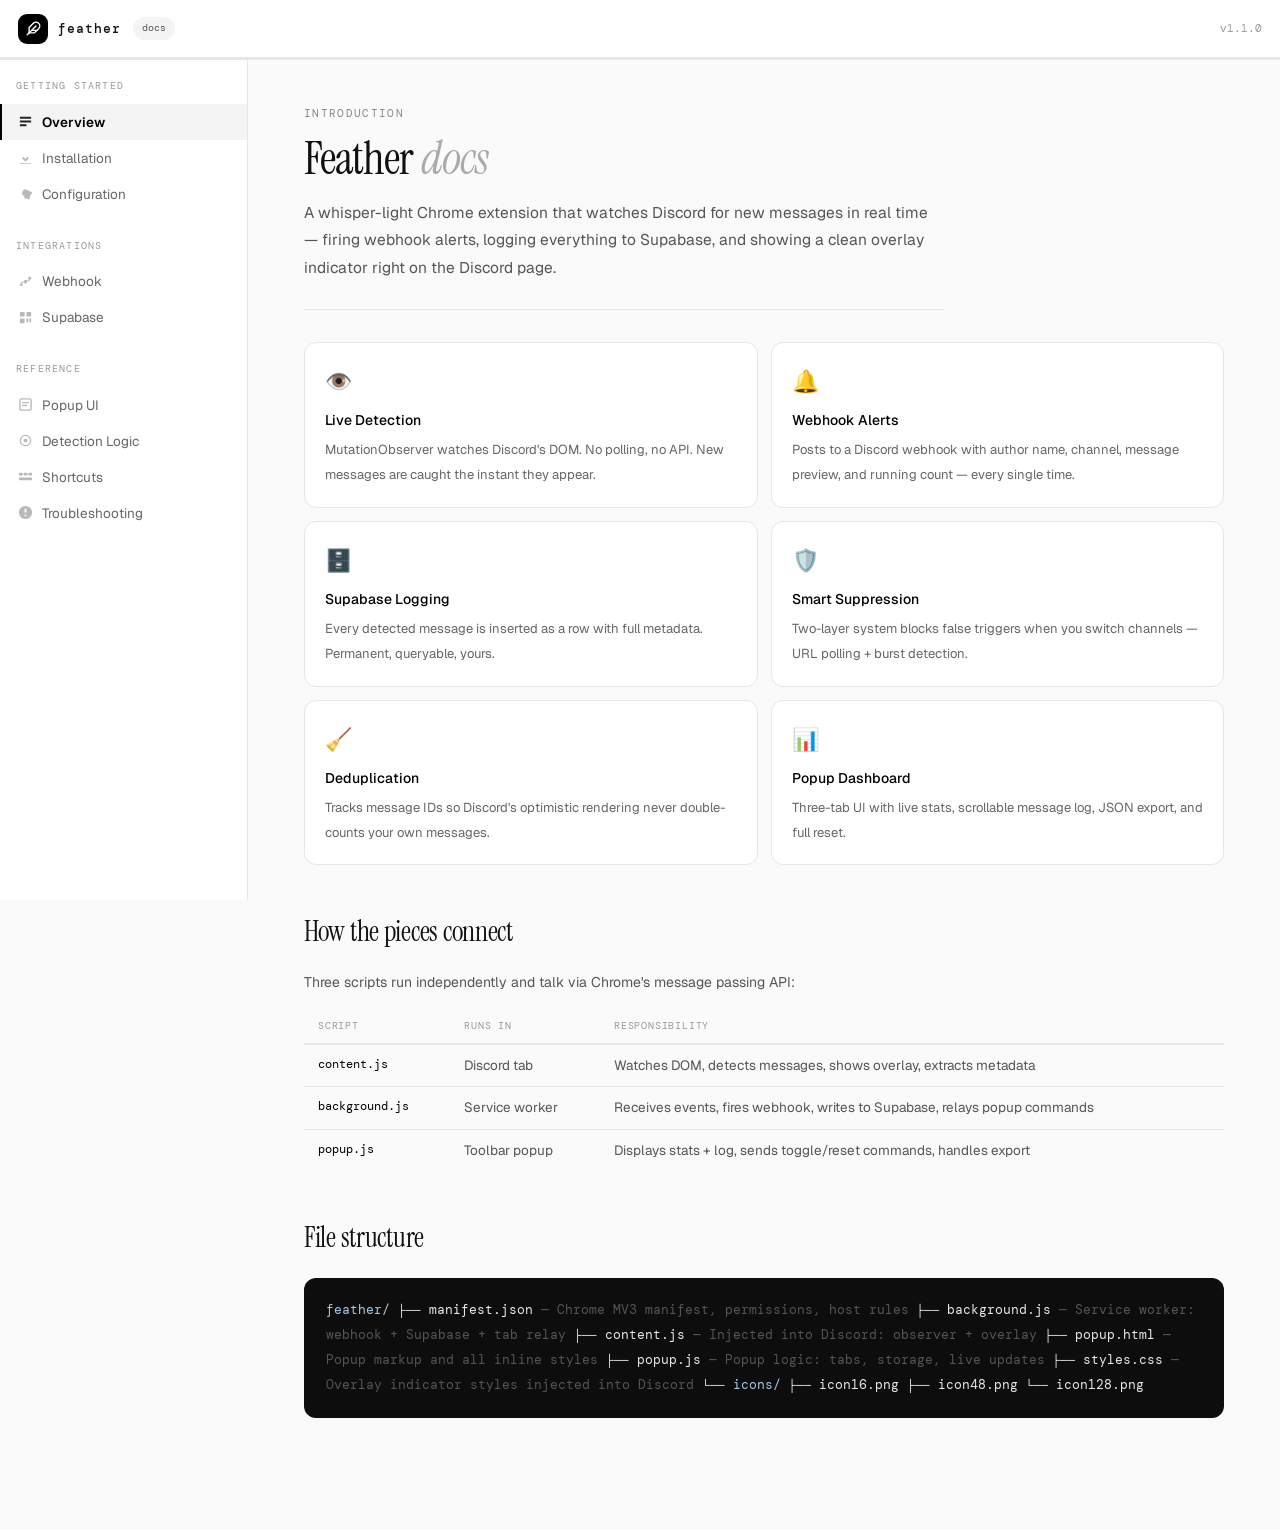
==== commit 972ce32b: "Update print statement from 'Hello' to 'Goodbye'" ====
--- a/docs/index.html
+++ b/docs/index.html
@@ -4,623 +4,1098 @@
 <meta charset="UTF-8">
 <meta name="viewport" content="width=device-width,initial-scale=1.0">
 <title>Feather — Docs</title>
-
+<link rel="icon" type="image/webp" href="https://imgproxy.attic.sh/insecure/f:webp/q:90/w:1920/plain/https://attic.sh/v9vxj9nb0kj2hccj2lcam39wfx6a">
 <link rel="preconnect" href="https://fonts.googleapis.com">
 <link href="https://fonts.googleapis.com/css2?family=Instrument+Serif:ital@0;1&family=DM+Mono:wght@400;500&family=Geist:wght@300;400;500;600&display=swap" rel="stylesheet">
 
+
+<meta name="title" content="Feather | Discord Tracking Extension">
+<meta name="description" content="A lightweight, privacy-focused Chrome extension for tracking Discord activity and statistics.">
+
+<meta property="og:type" content="website">
+<meta property="og:url" content="https://github.com/nwsz/feather">
+<meta property="og:title" content="Feather">
+<meta property="og:description" content="A lightweight discord tracking chrome extension. Simple, fast, and open-source.">
+<meta property="og:image" content="https://imgproxy.attic.sh/insecure/f:webp/q:90/w:1920/plain/https://attic.sh/v9vxj9nb0kj2hccj2lcam39wfx6a">
+
+<meta property="twitter:card" content="summary">
+<meta property="twitter:url" content="https://github.com/nwsz/feather">
+<meta property="twitter:title" content="Feather">
+<meta property="twitter:description" content="A lightweight discord tracking chrome extension.">
+<meta property="twitter:image" content="https://imgproxy.attic.sh/insecure/f:webp/q:90/w:1920/plain/https://attic.sh/v9vxj9nb0kj2hccj2lcam39wfx6a">
+
+<meta name="theme-color" content="#5865F2">
 <style>
-*,
-*::before,
-*::after{
-box-sizing:border-box;
-margin:0;
-padding:0;
-}
+*,*::before,*::after{box-sizing:border-box;margin:0;padding:0;}
 
 :root{
---bg:#fafafa;
---panel:#ffffff;
---text:#111111;
---muted:#666666;
---line:#e6e6e6;
---soft:#f4f4f4;
---black:#000000;
-
---header-h:58px;
---sidebar-w:250px;
---radius:14px;
-}
-
-html{
-scroll-behavior:smooth;
-font-size:15px;
-}
-
-body{
-font-family:'Geist',sans-serif;
-background:var(--bg);
-color:var(--text);
-line-height:1.65;
-overflow-x:hidden;
-}
-
-/* HEADER */
+  --bg:#fafafa;
+  --panel:#ffffff;
+  --text:#111111;
+  --muted:#666666;
+  --line:#e6e6e6;
+  --soft:#f4f4f4;
+  --black:#000000;
+  --green:#1a6e42;
+  --green-bg:#eef8f3;
+  --green-border:#b8dfc8;
+  --amber:#7a5200;
+  --amber-bg:#fffbee;
+  --amber-border:#e8d090;
+  --red:#b91c1c;
+  --red-bg:#fff5f5;
+  --red-border:#f5c0c0;
+  --blue:#1a3f8a;
+  --blue-bg:#f0f4ff;
+  --blue-border:#c0d0f5;
+  --header-h:58px;
+  --sidebar-w:248px;
+  --radius:12px;
+}
+
+html{scroll-behavior:smooth;font-size:15px;}
+body{font-family:'Geist',sans-serif;background:var(--bg);color:var(--text);line-height:1.65;overflow-x:hidden;}
+
+/* ── HEADER ── */
 header{
-position:fixed;
-top:0;
-left:0;
-right:0;
-height:var(--header-h);
-background:rgba(255,255,255,.88);
-backdrop-filter:blur(14px);
--webkit-backdrop-filter:blur(14px);
-border-bottom:1px solid var(--line);
-display:flex;
-align-items:center;
-padding:0 18px;
-z-index:1000;
-gap:12px;
-}
-
-.logo{
-display:flex;
-align-items:center;
-gap:10px;
-text-decoration:none;
-color:var(--text);
-font-family:'DM Mono',monospace;
-font-size:13px;
-font-weight:500;
-letter-spacing:.08em;
-}
-
-.logo-box{
-width:30px;
-height:30px;
-border-radius:9px;
-background:#000;
-display:grid;
-place-items:center;
-color:#fff;
-font-size:13px;
-flex-shrink:0;
-}
-
-.badge{
-font-family:'DM Mono',monospace;
-font-size:10px;
-padding:3px 8px;
-border-radius:999px;
-background:var(--soft);
-color:#555;
-}
-
-.spacer{
-flex:1;
-}
-
-.version{
-font-family:'DM Mono',monospace;
-font-size:11px;
-color:#777;
-}
-
-/* LAYOUT */
-.layout{
-display:flex;
-padding-top:var(--header-h);
-min-height:100vh;
-}
-
-/* SIDEBAR */
+  position:fixed;top:0;left:0;right:0;height:var(--header-h);
+  background:rgba(255,255,255,.92);backdrop-filter:blur(16px);-webkit-backdrop-filter:blur(16px);
+  border-bottom:1px solid var(--line);display:flex;align-items:center;padding:0 18px;z-index:1000;gap:12px;
+}
+.logo{display:flex;align-items:center;gap:10px;text-decoration:none;color:var(--text);font-family:'DM Mono',monospace;font-size:13px;font-weight:500;letter-spacing:.08em;}
+.logo-box{width:30px;height:30px;border-radius:9px;background:#000;display:grid;place-items:center;color:#fff;flex-shrink:0;}
+.hdr-badge{font-family:'DM Mono',monospace;font-size:10px;padding:3px 9px;border-radius:999px;background:var(--soft);color:#555;}
+.spacer{flex:1;}
+.version{font-family:'DM Mono',monospace;font-size:11px;color:#999;}
+.menu-btn{display:none;background:none;border:none;cursor:pointer;padding:6px;border-radius:8px;color:var(--text);transition:.15s;}
+.menu-btn:hover{background:var(--soft);}
+
+/* ── LAYOUT ── */
+.layout{display:flex;padding-top:var(--header-h);min-height:100vh;}
+
+/* ── SIDEBAR ── */
 .sidebar{
-width:var(--sidebar-w);
-position:fixed;
-top:var(--header-h);
-left:0;
-bottom:0;
-overflow-y:auto;
-background:var(--panel);
-border-right:1px solid var(--line);
-padding:18px 0 40px;
-}
-
-.sidebar::-webkit-scrollbar{
-width:4px;
-}
-
-.sidebar::-webkit-scrollbar-thumb{
-background:#ddd;
-border-radius:999px;
-}
-
-.group{
-margin-bottom:24px;
-}
-
-.group-label{
-display:block;
-padding:0 18px 10px;
-font-size:10px;
-font-family:'DM Mono',monospace;
-letter-spacing:.12em;
-text-transform:uppercase;
-color:#8b8b8b;
-}
-
+  width:var(--sidebar-w);position:fixed;top:var(--header-h);left:0;bottom:0;
+  overflow-y:auto;background:var(--panel);border-right:1px solid var(--line);padding:20px 0 48px;
+  transition:transform .26s cubic-bezier(.4,0,.2,1);
+}
+.sidebar::-webkit-scrollbar{width:3px;}
+.sidebar::-webkit-scrollbar-thumb{background:#ddd;border-radius:999px;}
+
+.nav-group{margin-bottom:26px;}
+.nav-label{display:block;padding:0 16px 9px;font-size:10px;font-family:'DM Mono',monospace;letter-spacing:.12em;text-transform:uppercase;color:#999;}
 .nav-btn{
-width:100%;
-background:none;
-border:none;
-padding:10px 18px;
-display:flex;
-align-items:center;
-gap:10px;
-cursor:pointer;
-font-size:14px;
-font-family:'Geist',sans-serif;
-color:#555;
-text-align:left;
-border-left:2px solid transparent;
-transition:.18s ease;
-}
-
-.nav-btn:hover{
-background:#f7f7f7;
-color:#000;
-}
-
-.nav-btn.active{
-background:#f7f7f7;
-color:#000;
-border-left-color:#000;
-font-weight:600;
-}
-
-/* CONTENT */
-main{
-margin-left:var(--sidebar-w);
-width:100%;
-max-width:900px;
-padding:42px 52px 80px;
-}
-
-.section{
-display:none;
-animation:fade .22s ease;
-}
-
-.section.active{
-display:block;
-}
-
-@keyframes fade{
-from{opacity:0;transform:translateY(8px);}
-to{opacity:1;transform:none;}
-}
-
-.eyebrow{
-font-size:11px;
-font-family:'DM Mono',monospace;
-letter-spacing:.12em;
-text-transform:uppercase;
-color:#777;
-margin-bottom:12px;
-}
-
-h1{
-font-family:'Instrument Serif',serif;
-font-size:48px;
-line-height:1.05;
-font-weight:400;
-margin-bottom:14px;
-letter-spacing:-.02em;
-}
-
-h1 em{
-font-style:italic;
-color:#999;
-}
-
-.lead{
-font-size:16px;
-color:#555;
-max-width:680px;
-line-height:1.75;
-margin-bottom:34px;
-padding-bottom:28px;
-border-bottom:1px solid var(--line);
-}
-
-h2{
-font-family:'Instrument Serif',serif;
-font-size:30px;
-font-weight:400;
-margin:40px 0 14px;
-}
-
-p{
-font-size:14px;
-color:#555;
-margin-bottom:14px;
-}
-
-/* CARDS */
-.grid{
-display:grid;
-grid-template-columns:repeat(2,1fr);
-gap:14px;
-margin-top:22px;
-}
-
-.card{
-background:var(--panel);
-border:1px solid var(--line);
-border-radius:var(--radius);
-padding:18px;
-transition:.18s ease;
-}
-
-.card:hover{
-transform:translateY(-2px);
-box-shadow:0 10px 24px rgba(0,0,0,.05);
-}
-
-.card strong{
-display:block;
-margin-bottom:6px;
-font-size:14px;
-color:#000;
-}
-
-.card span{
-font-size:13px;
-color:#666;
-line-height:1.6;
-}
-
-/* CODE */
+  width:100%;background:none;border:none;padding:9px 16px;display:flex;align-items:center;gap:9px;
+  cursor:pointer;font-size:13.5px;font-family:'Geist',sans-serif;color:#666;text-align:left;
+  border-left:2px solid transparent;transition:.15s ease;
+}
+.nav-btn:hover{background:#f7f7f7;color:#000;}
+.nav-btn.active{background:#f4f4f4;color:#000;border-left-color:#000;font-weight:600;}
+.nav-icon{width:15px;height:15px;opacity:.45;flex-shrink:0;}
+.nav-btn:hover .nav-icon,.nav-btn.active .nav-icon{opacity:.85;}
+
+/* ── MAIN ── */
+main{margin-left:var(--sidebar-w);width:100%;padding:46px 56px 96px;max-width:calc(var(--sidebar-w) + 820px);}
+
+.section{display:none;animation:fadein .22s ease;}
+.section.active{display:block;}
+@keyframes fadein{from{opacity:0;transform:translateY(7px);}to{opacity:1;transform:none;}}
+
+/* ── TYPOGRAPHY ── */
+.eyebrow{font-size:11px;font-family:'DM Mono',monospace;letter-spacing:.12em;text-transform:uppercase;color:#888;margin-bottom:12px;}
+h1{font-family:'Instrument Serif',serif;font-size:46px;line-height:1.07;font-weight:400;margin-bottom:16px;letter-spacing:-.02em;}
+h1 em{font-style:italic;color:#aaa;}
+.lead{font-size:15.5px;color:#555;max-width:640px;line-height:1.75;margin-bottom:32px;padding-bottom:28px;border-bottom:1px solid var(--line);}
+h2{font-family:'Instrument Serif',serif;font-size:28px;font-weight:400;margin:44px 0 14px;letter-spacing:-.01em;}
+h3{font-size:13px;font-weight:600;letter-spacing:.04em;text-transform:uppercase;color:#222;margin:28px 0 10px;}
+p{font-size:14px;color:#555;margin-bottom:14px;line-height:1.75;}
+p:last-child{margin-bottom:0;}
+strong{color:#111;font-weight:500;}
+a{color:#000;text-decoration:underline;text-underline-offset:3px;}
+
+/* ── CALLOUT ── */
+.callout{border-radius:10px;padding:14px 17px;margin:18px 0;font-size:13.5px;display:flex;gap:12px;align-items:flex-start;line-height:1.65;}
+.callout-icon{font-size:16px;flex-shrink:0;margin-top:1px;}
+.callout-body{flex:1;color:#555;}
+.callout-body strong{display:block;margin-bottom:3px;}
+.callout.tip{background:var(--green-bg);border:1px solid var(--green-border);}
+.callout.tip .callout-body strong{color:var(--green);}
+.callout.note{background:var(--blue-bg);border:1px solid var(--blue-border);}
+.callout.note .callout-body strong{color:var(--blue);}
+.callout.warn{background:var(--amber-bg);border:1px solid var(--amber-border);}
+.callout.warn .callout-body strong{color:var(--amber);}
+.callout.danger{background:var(--red-bg);border:1px solid var(--red-border);}
+.callout.danger .callout-body strong{color:var(--red);}
+
+/* ── CODE ── */
 pre{
-background:#0c0c0c;
-color:#f2f2f2;
-padding:18px;
-border-radius:14px;
-overflow:auto;
-font-size:12px;
-font-family:'DM Mono',monospace;
-line-height:1.8;
-margin:16px 0;
-}
-
-/* MOBILE NAV */
-.mobile-toggle{
-display:none;
-background:none;
-border:none;
-font-size:20px;
-cursor:pointer;
-}
-
-/* MOBILE */
-@media (max-width:900px){
-
-main{
-padding:32px 20px 70px;
-margin-left:0;
-max-width:none;
-}
-
-.sidebar{
-position:fixed;
-left:-100%;
-width:82%;
-max-width:320px;
-transition:left .25s ease;
-z-index:999;
-box-shadow:18px 0 40px rgba(0,0,0,.08);
-}
-
-.sidebar.open{
-left:0;
-}
-
-.mobile-toggle{
-display:block;
-}
-
-.grid{
-grid-template-columns:1fr;
-}
-
-h1{
-font-size:38px;
-}
-
-.lead{
-font-size:15px;
-}
-
-.overlay{
-position:fixed;
-inset:0;
-background:rgba(0,0,0,.22);
-backdrop-filter:blur(2px);
-z-index:998;
-display:none;
-}
-
-.overlay.show{
-display:block;
-}
-}
-
-/* SMALL */
-@media (max-width:520px){
-h1{
-font-size:32px;
-}
-header{
-padding:0 14px;
-}
+  position:relative;background:#0d0d0d;color:#e8e8e8;
+  padding:20px 22px;border-radius:var(--radius);overflow-x:auto;
+  font-size:12.5px;font-family:'DM Mono',monospace;line-height:1.8;margin:16px 0;
+}
+.copy-btn{
+  position:absolute;top:12px;right:12px;background:rgba(255,255,255,.08);border:1px solid rgba(255,255,255,.12);
+  border-radius:6px;color:#aaa;font-family:'DM Mono',monospace;font-size:10px;letter-spacing:.06em;
+  padding:4px 10px;cursor:pointer;transition:.15s;
+}
+.copy-btn:hover{background:rgba(255,255,255,.16);color:#fff;}
+.copy-btn.ok{color:#7ddba8;border-color:rgba(125,219,168,.3);}
+code{font-family:'DM Mono',monospace;font-size:12.5px;background:#f0f0f0;border:1px solid #e4e4e4;border-radius:5px;padding:1px 6px;color:#000;}
+
+/* syntax */
+.cm{color:#555;}
+.ck{color:#a5c8e8;}
+.cv{color:#98e0b0;}
+.cs{color:#f0b870;}
+.kw{color:#c8a8f0;}
+.fn{color:#80c8e0;}
+
+/* ── TABLE ── */
+.tbl{width:100%;border-collapse:collapse;margin:16px 0;font-size:13.5px;}
+.tbl th{text-align:left;font-family:'DM Mono',monospace;font-size:10px;letter-spacing:.08em;text-transform:uppercase;color:#999;font-weight:400;padding:8px 14px;border-bottom:2px solid var(--line);}
+.tbl td{padding:10px 14px;border-bottom:1px solid var(--line);color:#555;vertical-align:top;line-height:1.6;}
+.tbl td:first-child{color:#000;font-family:'DM Mono',monospace;font-size:12px;}
+.tbl tr:last-child td{border-bottom:none;}
+.tbl tr:hover td{background:#fafafa;}
+
+/* ── FEATURE CARDS ── */
+.grid{display:grid;grid-template-columns:repeat(2,1fr);gap:13px;margin:22px 0;}
+.card{background:var(--panel);border:1px solid var(--line);border-radius:var(--radius);padding:20px;transition:.18s;}
+.card:hover{transform:translateY(-2px);box-shadow:0 8px 24px rgba(0,0,0,.06);}
+.card-icon{font-size:22px;margin-bottom:10px;}
+.card strong{display:block;margin-bottom:5px;font-size:14px;color:#000;}
+.card span{font-size:13px;color:#666;line-height:1.6;}
+
+/* ── STEPS ── */
+.steps{margin:22px 0;}
+.step{display:flex;gap:20px;padding:20px 0;border-bottom:1px solid var(--line);}
+.step:last-child{border-bottom:none;}
+.step-num{font-family:'Instrument Serif',serif;font-size:30px;color:#ddd;line-height:1;flex-shrink:0;width:32px;text-align:center;margin-top:1px;transition:.2s;}
+.step:hover .step-num{color:#000;}
+.step-body{flex:1;}
+.step-title{font-size:14.5px;font-weight:600;color:#000;margin-bottom:6px;}
+.step-desc{font-size:13.5px;color:#555;line-height:1.7;}
+
+/* ── IMAGE SLOT ── */
+.img-slot{
+  border:2px dashed var(--line);border-radius:var(--radius);
+  background:#fafafa;margin:16px 0;padding:32px 20px;
+  text-align:center;color:#aaa;font-size:13px;font-family:'DM Mono',monospace;
+  letter-spacing:.04em;
+}
+.img-slot span{display:block;font-size:11px;margin-top:6px;color:#ccc;}
+
+/* ── OS TABS ── */
+.os-tabs{display:flex;gap:2px;border-bottom:1px solid var(--line);margin:20px 0 0;}
+.os-tab{
+  padding:9px 18px;font-size:12.5px;font-weight:500;color:#999;cursor:pointer;
+  border:none;background:none;font-family:'Geist',sans-serif;
+  border-bottom:2px solid transparent;margin-bottom:-1px;
+  transition:.15s;display:flex;align-items:center;gap:7px;
+}
+.os-tab:hover{color:#000;}
+.os-tab.active{color:#000;border-bottom-color:#000;font-weight:600;}
+.os-panel{display:none;}
+.os-panel.active{display:block;animation:fadein .2s ease;}
+
+/* ── INLINE BADGE ── */
+.pill{display:inline-flex;align-items:center;gap:4px;font-family:'DM Mono',monospace;font-size:11px;padding:2px 9px;border-radius:999px;font-weight:500;vertical-align:middle;}
+.pill.green{background:var(--green-bg);color:var(--green);border:1px solid var(--green-border);}
+.pill.grey{background:#f0f0f0;color:#888;border:1px solid #e0e0e0;}
+.pill.red{background:var(--red-bg);color:var(--red);border:1px solid var(--red-border);}
+
+/* ── KBD ── */
+kbd{display:inline-block;font-family:'DM Mono',monospace;font-size:11.5px;color:#111;background:#fff;border:1px solid #ccc;border-bottom:2px solid #bbb;border-radius:5px;padding:3px 10px;box-shadow:0 1px 2px rgba(0,0,0,.06);}
+
+/* ── FILE TREE ── */
+.file-tree{background:#0d0d0d;color:#e8e8e8;border-radius:var(--radius);padding:20px 22px;font-family:'DM Mono',monospace;font-size:12.5px;line-height:2;margin:16px 0;}
+.file-tree .dir{color:#a5c8e8;}
+.file-tree .cmt{color:#555;}
+
+/* ── DIVIDER ── */
+hr{border:none;border-top:1px solid var(--line);margin:36px 0;}
+
+/* ── DISCORD MOCK ── */
+.discord-preview{background:#313338;border-radius:var(--radius);padding:0;overflow:hidden;margin:20px 0;font-family:'gg sans','Noto Sans',sans-serif;}
+.discord-preview-bar{background:#1e1f22;padding:10px 16px;display:flex;align-items:center;gap:8px;}
+.discord-preview-bar span{font-size:12px;color:#80848e;font-family:'DM Mono',monospace;letter-spacing:.04em;}
+.discord-dot{width:6px;height:6px;border-radius:50%;background:#ed4245;}
+.discord-dot.y{background:#fee75c;}
+.discord-dot.g{background:#57f287;}
+.discord-msg-area{padding:16px;}
+.discord-msg{display:flex;gap:12px;margin-bottom:12px;}
+.discord-msg:last-child{margin-bottom:0;}
+.discord-avatar{width:38px;height:38px;border-radius:50%;flex-shrink:0;display:grid;place-items:center;font-weight:700;font-size:14px;color:#fff;}
+.discord-msg-body{}
+.discord-msg-header{display:flex;align-items:baseline;gap:8px;margin-bottom:3px;}
+.discord-msg-name{font-size:15px;font-weight:600;color:#fff;}
+.discord-msg-time{font-size:11px;color:#80848e;}
+.discord-msg-text{font-size:15px;color:#dbdee1;line-height:1.5;}
+.discord-msg-text strong{color:#fff;}
+.discord-msg-text .mention{color:#c9d8ff;background:rgba(88,101,242,.3);padding:0 2px;border-radius:3px;}
+.discord-embed{margin-top:8px;border-left:4px solid #5865f2;background:#2b2d31;border-radius:4px;padding:10px 14px;max-width:440px;}
+.discord-embed-title{font-size:14px;font-weight:600;color:#fff;margin-bottom:6px;}
+.discord-embed-field{margin-top:8px;}
+.discord-embed-field-name{font-size:11px;font-weight:700;color:#b8b9be;text-transform:uppercase;letter-spacing:.04em;margin-bottom:2px;}
+.discord-embed-field-val{font-size:14px;color:#dbdee1;}
+.discord-embed-footer{margin-top:10px;font-size:11px;color:#80848e;display:flex;align-items:center;gap:5px;}
+
+/* ── STORAGE KEY TABLE ── */
+.key-row{display:flex;gap:12px;padding:12px 0;border-bottom:1px solid var(--line);align-items:flex-start;}
+.key-row:last-child{border-bottom:none;}
+.key-name{font-family:'DM Mono',monospace;font-size:12px;color:#000;flex-shrink:0;width:180px;padding-top:2px;}
+.key-type{font-family:'DM Mono',monospace;font-size:11px;color:#888;flex-shrink:0;width:70px;padding-top:3px;}
+.key-desc{font-size:13.5px;color:#555;line-height:1.65;}
+
+/* ── PROGRESS BAR ── */
+.progress-bar{position:fixed;top:var(--header-h);left:0;right:0;height:2px;background:var(--line);z-index:999;}
+.progress-fill{height:100%;background:#000;width:0;transition:width .05s linear;}
+
+/* ── OVERLAY ── */
+.overlay{position:fixed;inset:0;background:rgba(0,0,0,.25);backdrop-filter:blur(3px);z-index:998;display:none;opacity:0;transition:opacity .25s;}
+.overlay.show{display:block;opacity:1;}
+
+/* ── MOBILE ── */
+@media(max-width:900px){
+  .menu-btn{display:flex;align-items:center;justify-content:center;}
+  .sidebar{transform:translateX(-100%);z-index:999;box-shadow:20px 0 48px rgba(0,0,0,.1);}
+  .sidebar.open{transform:translateX(0);}
+  main{margin-left:0;padding:32px 22px 80px;}
+  h1{font-size:36px;}
+  .lead{font-size:15px;}
+  .grid{grid-template-columns:1fr;}
+}
+@media(max-width:520px){
+  h1{font-size:30px;}
+  header{padding:0 14px;}
+  pre{font-size:11.5px;padding:16px;}
 }
 </style>
 </head>
-
 <body>
 
+<div class="progress-bar"><div class="progress-fill" id="prog"></div></div>
+
 <header>
-<button class="mobile-toggle" onclick="toggleMenu()">☰</button>
-
-<a href="#" class="logo" onclick="showSection('overview');return false;">
-<div class="logo-box">F</div>
-feather
-</a>
-
-<span class="badge">docs</span>
-
-<div class="spacer"></div>
-
-<div class="version">v1.1.0</div>
+  <button class="menu-btn" onclick="toggleSidebar()" aria-label="Menu">
+    <svg width="18" height="18" viewBox="0 0 18 18" fill="none"><rect x="1" y="3.5" width="16" height="1.5" rx=".75" fill="currentColor"/><rect x="1" y="8.25" width="16" height="1.5" rx=".75" fill="currentColor"/><rect x="1" y="13" width="16" height="1.5" rx=".75" fill="currentColor"/></svg>
+  </button>
+  <a href="#" class="logo" onclick="nav('overview');return false;">
+    <div class="logo-box">
+      <svg width="15" height="15" viewBox="0 0 24 24" fill="none"><path d="M20.24 12.24a6 6 0 0 0-8.49-8.49L5 10.5V19h8.5l6.74-6.76z" stroke="white" stroke-width="2.2" stroke-linecap="round" stroke-linejoin="round"/><line x1="16" y1="8" x2="2" y2="22" stroke="white" stroke-width="2.2" stroke-linecap="round"/><line x1="17.5" y1="15" x2="9" y2="15" stroke="white" stroke-width="2.2" stroke-linecap="round"/></svg>
+    </div>
+    feather
+  </a>
+  <span class="hdr-badge">docs</span>
+  <div class="spacer"></div>
+  <span class="version">v1.1.0</span>
 </header>
 
-<div class="overlay" id="overlay" onclick="toggleMenu(false)"></div>
+<div class="overlay" id="overlay" onclick="toggleSidebar(false)"></div>
 
 <div class="layout">
 
+<!-- SIDEBAR -->
 <nav class="sidebar" id="sidebar">
-
-<div class="group">
-<span class="group-label">Getting Started</span>
-
-<button class="nav-btn active" data-tab="overview" onclick="showSection('overview')">Overview</button>
-<button class="nav-btn" data-tab="install" onclick="showSection('install')">Installation</button>
-<button class="nav-btn" data-tab="config" onclick="showSection('config')">Configuration</button>
+  <div class="nav-group">
+    <span class="nav-label">Getting Started</span>
+    <button class="nav-btn active" data-tab="overview" onclick="nav('overview')">
+      <svg class="nav-icon" viewBox="0 0 16 16" fill="currentColor"><path d="M2 3h12v2H2zm0 4h12v2H2zm0 4h7v2H2z"/></svg>Overview
+    </button>
+    <button class="nav-btn" data-tab="install" onclick="nav('install')">
+      <svg class="nav-icon" viewBox="0 0 16 16" fill="currentColor"><path d="M8 1v8.586l2.293-2.293 1.414 1.414L8 12.414l-3.707-3.707 1.414-1.414L8 9.586V1zM2 14h12v1H2z"/></svg>Installation
+    </button>
+    <button class="nav-btn" data-tab="config" onclick="nav('config')">
+      <svg class="nav-icon" viewBox="0 0 16 16" fill="currentColor"><path d="M7.5 10.5a3 3 0 1 0 0-6 3 3 0 0 0 0 6zm0-1.5a1.5 1.5 0 1 1 0-3 1.5 1.5 0 0 1 0 3z"/><path d="M13.7 9.1l.8-.5.5-1.6-1.3-1.3-1.6.5-.5-.8L10.3 4 9 4.5l-.5-.8L6.9 3.4 5.6 4.7l.5 1.6-.8.5L4.6 8l.5 1.6 1.3.3.5.8-.3 1.6 1.3 1.3 1.6-.5.5.8 1.6.3 1.3-1.3-.5-1.6.8-.5.3-1.7z"/></svg>Configuration
+    </button>
+  </div>
+  <div class="nav-group">
+    <span class="nav-label">Integrations</span>
+    <button class="nav-btn" data-tab="webhook" onclick="nav('webhook')">
+      <svg class="nav-icon" viewBox="0 0 16 16" fill="currentColor"><circle cx="3.5" cy="11.5" r="1.5"/><circle cx="12.5" cy="4.5" r="1.5"/><circle cx="8" cy="8" r="2"/><path d="M5.5 8.5 3.5 10M10.5 7.5l2-2" stroke="currentColor" stroke-width="1.5" fill="none"/></svg>Webhook
+    </button>
+    <button class="nav-btn" data-tab="supabase" onclick="nav('supabase')">
+      <svg class="nav-icon" viewBox="0 0 16 16" fill="currentColor"><path d="M2 2h5v5H2zm7 0h5v5H9zM2 9h5v5H2zm7 2h2v2H9zm3 0h2v2h-2zm0-2h2v2h-2zm-3 0h2v2H9z"/></svg>Supabase
+    </button>
+  </div>
+  <div class="nav-group">
+    <span class="nav-label">Reference</span>
+    <button class="nav-btn" data-tab="popup" onclick="nav('popup')">
+      <svg class="nav-icon" viewBox="0 0 16 16" fill="currentColor"><rect x="2" y="2" width="12" height="12" rx="2" fill="none" stroke="currentColor" stroke-width="1.5"/><path d="M5 6h6M5 9h4" stroke="currentColor" stroke-width="1.5" fill="none" stroke-linecap="round"/></svg>Popup UI
+    </button>
+    <button class="nav-btn" data-tab="logic" onclick="nav('logic')">
+      <svg class="nav-icon" viewBox="0 0 16 16" fill="currentColor"><circle cx="8" cy="8" r="2"/><circle cx="8" cy="8" r="5.5" fill="none" stroke="currentColor" stroke-width="1.3"/></svg>Detection Logic
+    </button>
+    <button class="nav-btn" data-tab="shortcuts" onclick="nav('shortcuts')">
+      <svg class="nav-icon" viewBox="0 0 16 16" fill="currentColor"><rect x="1" y="4" width="4" height="3" rx="1"/><rect x="6" y="4" width="4" height="3" rx="1"/><rect x="11" y="4" width="4" height="3" rx="1"/><rect x="1" y="9" width="14" height="3" rx="1"/></svg>Shortcuts
+    </button>
+    <button class="nav-btn" data-tab="trouble" onclick="nav('trouble')">
+      <svg class="nav-icon" viewBox="0 0 16 16" fill="currentColor"><path d="M8 1a7 7 0 1 0 0 14A7 7 0 0 0 8 1zm0 11a1 1 0 1 1 0-2 1 1 0 0 1 0 2zm1-4H7V4h2v4z"/></svg>Troubleshooting
+    </button>
+  </div>
+</nav>
+
+<main>
+
+<!-- ─────────────────────────── OVERVIEW ─────────────────────────── -->
+<section class="section active" id="overview">
+  <div class="eyebrow">Introduction</div>
+  <h1>Feather <em>docs</em></h1>
+  <p class="lead">A whisper-light Chrome extension that watches Discord for new messages in real time — firing webhook alerts, logging everything to Supabase, and showing a clean overlay indicator right on the Discord page.</p>
+
+  <div class="grid">
+    <div class="card"><div class="card-icon">👁️</div><strong>Live Detection</strong><span>MutationObserver watches Discord's DOM. No polling, no API. New messages are caught the instant they appear.</span></div>
+    <div class="card"><div class="card-icon">🔔</div><strong>Webhook Alerts</strong><span>Posts to a Discord webhook with author name, channel, message preview, and running count — every single time.</span></div>
+    <div class="card"><div class="card-icon">🗄️</div><strong>Supabase Logging</strong><span>Every detected message is inserted as a row with full metadata. Permanent, queryable, yours.</span></div>
+    <div class="card"><div class="card-icon">🛡️</div><strong>Smart Suppression</strong><span>Two-layer system blocks false triggers when you switch channels — URL polling + burst detection.</span></div>
+    <div class="card"><div class="card-icon">🧹</div><strong>Deduplication</strong><span>Tracks message IDs so Discord's optimistic rendering never double-counts your own messages.</span></div>
+    <div class="card"><div class="card-icon">📊</div><strong>Popup Dashboard</strong><span>Three-tab UI with live stats, scrollable message log, JSON export, and full reset.</span></div>
+  </div>
+
+  <h2>How the pieces connect</h2>
+  <p>Three scripts run independently and talk via Chrome's message passing API:</p>
+  <table class="tbl">
+    <thead><tr><th>Script</th><th>Runs in</th><th>Responsibility</th></tr></thead>
+    <tbody>
+      <tr><td>content.js</td><td>Discord tab</td><td>Watches DOM, detects messages, shows overlay, extracts metadata</td></tr>
+      <tr><td>background.js</td><td>Service worker</td><td>Receives events, fires webhook, writes to Supabase, relays popup commands</td></tr>
+      <tr><td>popup.js</td><td>Toolbar popup</td><td>Displays stats + log, sends toggle/reset commands, handles export</td></tr>
+    </tbody>
+  </table>
+
+  <h2>File structure</h2>
+  <div class="file-tree">
+<span class="dir">feather/</span>
+├── manifest.json      <span class="cmt">— Chrome MV3 manifest, permissions, host rules</span>
+├── background.js      <span class="cmt">— Service worker: webhook + Supabase + tab relay</span>
+├── content.js         <span class="cmt">— Injected into Discord: observer + overlay</span>
+├── popup.html         <span class="cmt">— Popup markup and all inline styles</span>
+├── popup.js           <span class="cmt">— Popup logic: tabs, storage, live updates</span>
+├── styles.css         <span class="cmt">— Overlay indicator styles injected into Discord</span>
+└── <span class="dir">icons/</span>
+    ├── icon16.png
+    ├── icon48.png
+    └── icon128.png
+  </div>
+</section>
+
+<!-- ─────────────────────────── INSTALL ─────────────────────────── -->
+<section class="section" id="install">
+  <div class="eyebrow">Getting Started</div>
+  <h1>Installation</h1>
+  <p class="lead">Feather is a private unpacked extension — it never goes through the Chrome Web Store. You load it directly from your files. The process is the same in Chrome, Edge, Brave, and Arc.</p>
+
+  <div class="callout note">
+    <span class="callout-icon">ℹ️</span>
+    <div class="callout-body"><strong>Before you start</strong>You need all six files plus the <code>icons/</code> folder in a single directory on your computer. Configure your credentials in <code>background.js</code> before loading — it's easier than reloading twice.</div>
+  </div>
+
+  <div class="os-tabs">
+    <button class="os-tab active" onclick="showOs('win')">🪟 Windows</button>
+    <button class="os-tab" onclick="showOs('mac')">🍎 macOS</button>
+    <button class="os-tab" onclick="showOs('linux')">🐧 Linux</button>
+  </div>
+
+  <!-- WINDOWS -->
+  <div class="os-panel active" id="os-win">
+    <div class="steps">
+      <div class="step">
+        <div class="step-num">1</div>
+        <div class="step-body">
+          <div class="step-title">Put all files in one folder</div>
+          <div class="step-desc">Create a folder somewhere permanent — e.g. <code>C:\Users\you\feather\</code>. Place all six files and the <code>icons\</code> subfolder inside it. Don't move the folder after loading or the extension will break.</div>
+<div class="img-slot">
+  <img src="https://i.ibb.co/wNkJsCqz/Screenshot-2026-04-29-161504.png" alt="Image" style="border-radius: 15px;">
 </div>
-
-<div class="group">
-<span class="group-label">Integrations</span>
-
-<button class="nav-btn" data-tab="webhook" onclick="showSection('webhook')">Webhook</button>
-<button class="nav-btn" data-tab="supabase" onclick="showSection('supabase')">Supabase</button>
+        </div>
+      </div>
+      <div class="step">
+        <div class="step-num">2</div>
+        <div class="step-body">
+          <div class="step-title">Add your credentials to background.js</div>
+          <div class="step-desc">Open <code>background.js</code> in Notepad, VS Code, or any text editor. Fill in the three constants at the top — your webhook URL, Supabase URL, and Supabase anon key. Save the file. See <a href="#" onclick="nav('config');return false;">Configuration</a> for details.</div>
+        </div>
+      </div>
+      <div class="step">
+        <div class="step-num">3</div>
+        <div class="step-body">
+          <div class="step-title">Open Chrome Extensions</div>
+          <div class="step-desc">In Chrome's address bar, type <code>chrome://extensions</code> and press Enter.</div>
+
+<div class="img-slot">
+  <img src="https://i.ibb.co/CKM2bzWT/Screenshot-2026-04-29-162032.png" alt="Image" style="border-radius: 15px;">
 </div>
 
-<div class="group">
-<span class="group-label">Reference</span>
-
-<button class="nav-btn" data-tab="popup" onclick="showSection('popup')">Popup UI</button>
-<button class="nav-btn" data-tab="logic" onclick="showSection('logic')">Detection Logic</button>
-<button class="nav-btn" data-tab="trouble" onclick="showSection('trouble')">Troubleshooting</button>
+        </div>
+      </div>
+      <div class="step">
+        <div class="step-num">4</div>
+        <div class="step-body">
+          <div class="step-title">Enable Developer mode</div>
+          <div class="step-desc">In the top-right corner of the extensions page, toggle <strong>Developer mode</strong> on. The page will refresh and show new buttons.</div>
+<div class="img-slot">
+  <img src="https://i.ibb.co/WvbwBQt4/image.png" alt="Image" style="border-radius: 15px;">
 </div>
 
-</nav>
-
-<main>
-
-<!-- OVERVIEW -->
-<section class="section active" id="overview">
-<div class="eyebrow">Introduction</div>
-<h1>Feather <em>docs</em></h1>
-<p class="lead">
-A whisper-light Chrome extension that watches Discord for new messages and logs them with webhook alerts and Supabase storage.
-</p>
-
-<div class="grid">
-<div class="card">
-<strong>Live Detection</strong>
-<span>MutationObserver watches Discord in real time.</span>
+
+        </div>
+      </div>
+      <div class="step">
+        <div class="step-num">5</div>
+        <div class="step-body">
+          <div class="step-title">Click "Load unpacked"</div>
+          <div class="step-desc">Click the <strong>Load unpacked</strong> button that appeared. A file picker opens. Navigate to your <code>feather\</code> folder and click <strong>Select Folder</strong>.</div>
+
+<div class="img-slot">
+  <img src="https://i.ibb.co/LDh7SG3s/image.png" alt="Image" style="border-radius: 15px;">
 </div>
 
-<div class="card">
-<strong>Webhook Alerts</strong>
-<span>Send clean Discord notifications instantly.</span>
+        </div>
+      </div>
+      <div class="step">
+        <div class="step-num">6</div>
+        <div class="step-body">
+          <div class="step-title">Pin the extension</div>
+          <div class="step-desc">The Feather card appears on the extensions page. In the Chrome toolbar, click the 🧩 puzzle-piece icon and pin Feather so you can always reach the popup.</div>
+
+<div class="img-slot">
+  <img src="https://i.ibb.co/3yjndbf3/image.png" alt="Image" style="border-radius: 15px;">
 </div>
 
-<div class="card">
-<strong>Supabase Logging</strong>
-<span>Permanent searchable message storage.</span>
+
+
+        </div>
+      </div>
+      <div class="step">
+        <div class="step-num">7</div>
+        <div class="step-body">
+          <div class="step-title">Open Discord and verify</div>
+          <div class="step-desc">Navigate to <a href="https://discord.com/app" target="_blank">discord.com/app</a>. Within a couple of seconds the Feather overlay indicator should appear in the <strong>bottom-right corner</strong> of the page showing <em>watching</em>. Click the toolbar icon to open the popup.</div>
+
+<div class="img-slot">
+  <img src="https://i.ibb.co/Kz7FhBbF/image.png" alt="Image" style="border-radius: 15px;">
 </div>
 
-<div class="card">
-<strong>Smart Suppression</strong>
-<span>Blocks false triggers when switching channels.</span>
+        </div>
+      </div>
+    </div>
+    <h3>Reloading after edits</h3>
+    <p>Every time you change any file, you must: go to <code>chrome://extensions</code>, find the Feather card, click the <strong>↺ refresh icon</strong>, then reload the Discord tab. Chrome does not auto-reload unpacked extensions.</p>
+  </div>
+
+  <!-- MACOS -->
+  <div class="os-panel" id="os-mac">
+    <div class="steps">
+      <div class="step">
+        <div class="step-num">1</div>
+        <div class="step-body">
+          <div class="step-title">Put all files in one folder</div>
+          <div class="step-desc">Create a permanent folder — e.g. <code>~/Documents/feather/</code>. Place all six files and the <code>icons/</code> subfolder inside. Don't move it after loading.</div>        </div>
+      </div>
+      <div class="step">
+        <div class="step-num">2</div>
+        <div class="step-body">
+          <div class="step-title">Add your credentials to background.js</div>
+        </div>
+      </div>
+      <div class="step">
+        <div class="step-num">3</div>
+        <div class="step-body">
+          <div class="step-title">Open Chrome Extensions</div>
+          <div class="step-desc">Go to <code>chrome://extensions</code> in Chrome's address bar.</div>
+        </div>
+      </div>
+      <div class="step">
+        <div class="step-num">4</div>
+        <div class="step-body">
+          <div class="step-title">Enable Developer mode</div>
+          <div class="step-desc">Toggle <strong>Developer mode</strong> on in the top-right corner of the page.</div>
+
+      </div>
+      <div class="step">
+        <div class="step-num">5</div>
+        <div class="step-body">
+          <div class="step-title">Click "Load unpacked"</div>
+          <div class="step-desc">Click <strong>Load unpacked</strong>. In the Finder dialog navigate to <code>~/Documents/feather/</code> and click <strong>Open</strong>.</div>
+        </div>
+      </div>
+      <div class="step">
+        <div class="step-num">6</div>
+        <div class="step-body">
+          <div class="step-title">Pin and verify</div>
+          <div class="step-desc">Pin Feather from the 🧩 menu. Open <a href="https://discord.com/app" target="_blank">discord.com/app</a> — the overlay should appear bottom-right within a few seconds.</div>        </div>
+      </div>
+    </div>
+    <div class="callout tip">
+      <span class="callout-icon">💡</span>
+      <div class="callout-body"><strong>Quick reload shortcut</strong>On macOS you can hit <kbd>⌘ R</kbd> on the Discord tab after reloading the extension at <code>chrome://extensions</code>.</div>
+    </div>
+  </div>
+
+  <!-- LINUX -->
+  <div class="os-panel" id="os-linux">
+    <div class="steps">
+      <div class="step">
+        <div class="step-num">1</div>
+        <div class="step-body">
+          <div class="step-title">Put all files in one directory</div>
+          <div class="step-desc">Pick a permanent path — e.g. <code>~/.local/share/feather/</code>. Copy all files and the <code>icons/</code> subdirectory there.</div>
+<pre><button class="copy-btn" onclick="cp(this)">copy</button>mkdir -p ~/.local/share/feather
+cp -r /path/to/downloaded/feather/* ~/.local/share/feather/</pre>
+        </div>
+      </div>
+      <div class="step">
+        <div class="step-num">2</div>
+        <div class="step-body">
+          <div class="step-title">Add your credentials</div>
+          <div class="step-desc">Edit <code>background.js</code> with your favourite editor:</div>
+<pre><button class="copy-btn" onclick="cp(this)">copy</button>nano ~/.local/share/feather/background.js
+<span class="cm"># or: code, vim, gedit — whatever you prefer</span></pre>
+        </div>
+      </div>
+      <div class="step">
+        <div class="step-num">3</div>
+        <div class="step-body">
+          <div class="step-title">Open Chrome Extensions</div>
+          <div class="step-desc">Launch Chrome or Chromium and go to <code>chrome://extensions</code>.</div>
+        </div>
+      </div>
+      <div class="step">
+        <div class="step-num">4</div>
+        <div class="step-body">
+          <div class="step-title">Enable Developer mode + Load unpacked</div>
+          <div class="step-desc">Toggle Developer mode, click <strong>Load unpacked</strong>, navigate to <code>~/.local/share/feather/</code>, click <strong>Open</strong>.</div>
+          <
+        </div>
+      </div>
+      <div class="step">
+        <div class="step-num">5</div>
+        <div class="step-body">
+          <div class="step-title">Open Discord and verify</div>
+          <div class="step-desc">Go to <a href="https://discord.com/app" target="_blank">discord.com/app</a>. The feather overlay should appear in the bottom-right corner.</div>
+        </div>
+      </div>
+    </div>
+    <div class="callout warn">
+      <span class="callout-icon">⚠️</span>
+      <div class="callout-body"><strong>Snap Chrome on Linux</strong>If Chrome was installed via Snap, it sandboxes filesystem access. If Load Unpacked fails to see your folder, move the extension to <code>~/snap/chromium/current/feather/</code> or install Chrome via the official <code>.deb</code> package instead.</div>
+    </div>
+  </div>
+</section>
+
+<!-- ─────────────────────────── CONFIG ─────────────────────────── -->
+<section class="section" id="config">
+  <div class="eyebrow">Setup</div>
+  <h1>Configuration</h1>
+  <p class="lead">Everything lives in four constants at the very top of <code>background.js</code>. Open the file, fill them in, save, reload the extension. That's it.</p>
+
+  <pre><button class="copy-btn" onclick="cp(this)">copy</button><span class="cm">// ── background.js — top of file ──────────────────────────</span>
+
+<span class="kw">const</span> <span class="ck">DISCORD_WEBHOOK_URL</span> = <span class="cs">"https://discord.com/api/webhooks/YOUR_ID/YOUR_TOKEN"</span>;
+<span class="kw">const</span> <span class="ck">SUPABASE_URL</span>        = <span class="cs">"https://your-project-id.supabase.co"</span>;
+<span class="kw">const</span> <span class="ck">SUPABASE_ANON_KEY</span>   = <span class="cs">"eyJhbGciOiJIUzI1NiIsInR5cCI6IkpXVCJ9..."</span>;
+<span class="kw">const</span> <span class="ck">SUPABASE_TABLE</span>      = <span class="cs">"feather_logs"</span>; <span class="cm">// change if you renamed your table</span></pre>
+
+  <div class="callout warn">
+    <span class="callout-icon">⚠️</span>
+    <div class="callout-body"><strong>Reload required after every edit</strong>Go to <code>chrome://extensions</code>, click the <strong>↺</strong> icon on the Feather card, then reload your Discord tab. Chrome won't pick up changes automatically.</div>
+  </div>
+
+  <p>Both integrations are <strong>fully optional</strong>. If you leave a value as the placeholder string, that integration is silently skipped — no errors thrown. The popup's Overview tab shows live status dots so you can see at a glance what's configured.</p>
+
+  <h2>Chrome storage keys</h2>
+  <p>Feather stores runtime state in <code>chrome.storage.local</code>. You never manage these directly, but it's useful to know they exist:</p>
+  <div style="border:1px solid var(--line);border-radius:var(--radius);padding:0 18px;margin:16px 0;">
+    <div class="key-row"><span class="key-name">feather_enabled</span><span class="key-type">boolean</span><div class="key-desc">Whether detection is active. Defaults to <code>true</code> on first run.</div></div>
+    <div class="key-row"><span class="key-name">feather_count</span><span class="key-type">number</span><div class="key-desc">Running session message count. Persists until you clear it.</div></div>
+    <div class="key-row"><span class="key-name">feather_discord_open</span><span class="key-type">boolean</span><div class="key-desc">Whether a Discord tab with the content script is currently active.</div></div>
+    <div class="key-row"><span class="key-name">feather_recent</span><span class="key-type">array</span><div class="key-desc">Last 50 detected messages with full metadata. Shown in the Log tab.</div></div>
+    <div class="key-row"><span class="key-name">feather_integrations</span><span class="key-type">object</span><div class="key-desc"><code>{ webhook: boolean, supabase: boolean }</code> — written by background.js on startup so the popup can show status dots.</div></div>
+  </div>
+  <p>You can wipe all of this cleanly using the <strong>Full reset</strong> button in the popup Settings tab.</p>
+
+  <h2>manifest.json — why host_permissions matter</h2>
+  <p>Chrome Manifest V3 requires outbound <code>fetch()</code> targets to be explicitly listed in <code>host_permissions</code>. Without this, requests to Supabase and Discord are silently blocked from the service worker — no error, just nothing happens.</p>
+  <pre><button class="copy-btn" onclick="cp(this)">copy</button><span class="cs">"host_permissions"</span>: [
+  <span class="cs">"https://discord.com/*"</span>,
+  <span class="cs">"https://*.supabase.co/*"</span>
+]</pre>
+  <p>Both of these are already in the current <code>manifest.json</code>. Don't remove them.</p>
+</section>
+
+<!-- ─────────────────────────── WEBHOOK ─────────────────────────── -->
+<section class="section" id="webhook">
+  <div class="eyebrow">Integration</div>
+  <h1>Webhook</h1>
+  <p class="lead">On every detected message, Feather fires a POST to a Discord webhook URL with the author's name, the channel, a message preview, and the running count.</p>
+
+  <h2>Getting a webhook URL</h2>
+  <div class="steps">
+    <div class="step">
+      <div class="step-num">1</div>
+      <div class="step-body">
+        <div class="step-title">Open a server you manage</div>
+        <div class="step-desc">You need <strong>Manage Webhooks</strong> permission on the target channel. This can be any server and any channel — it doesn't have to be the same one you're monitoring. A private logging server works great.</div>
+      </div>
+    </div>
+    <div class="step">
+      <div class="step-num">2</div>
+      <div class="step-body">
+        <div class="step-title">Open channel settings</div>
+        <div class="step-desc">Click the ⚙️ gear icon next to the channel name → <strong>Integrations</strong> → <strong>Webhooks</strong> → <strong>New Webhook</strong>. Give it a name like "Feather".</div>
+
+<div class="img-slot">
+  <img 
+    src="https://i.ibb.co/dJKfN6H5/image.png" 
+    alt="Image" 
+    style="border-radius: 15px; max-width: 100%; height: auto;"
+  >
 </div>
+      </div>
+    </div>
+    <div class="step">
+      <div class="step-num">3</div>
+      <div class="step-body">
+        <div class="step-title">Copy the Webhook URL</div>
+        <div class="step-desc">Click <strong>Copy Webhook URL</strong>. It looks like:<br><code>https://discord.com/api/webhooks/1234567890/abc123xyz...</code></div>
+      </div>
+    </div>
+    <div class="step">
+      <div class="step-num">4</div>
+      <div class="step-body">
+        <div class="step-title">Paste into background.js</div>
+        <div class="step-desc">Set <code>DISCORD_WEBHOOK_URL</code> to this value and reload the extension.</div>
+      </div>
+    </div>
+  </div>
+
+  <h2>What the webhook message looks like</h2>
+  <p>Here's a real example of what gets posted to your logging channel:</p>
+
+  <div class="discord-preview">
+    <div class="discord-preview-bar">
+      <div class="discord-dot"></div>
+      <div class="discord-dot y"></div>
+      <div class="discord-dot g"></div>
+      <span style="margin-left:6px;"># feather-logs</span>
+    </div>
+    <div class="discord-msg-area">
+      <div class="discord-msg">
+        <div class="discord-avatar">
+  <img 
+    src="https://static.vecteezy.com/system/resources/previews/006/892/625/non_2x/discord-logo-icon-editorial-free-vector.jpg" 
+    alt="Discord Logo" 
+    style="width: 45px; height: 45px; border-radius: 50%; object-fit: cover; display: block;"
+  >
 </div>
-
-<h2>Quick Start</h2>
-<pre>
-1. Load unpacked extension
-2. Open Discord
-3. Add webhook
-4. Add Supabase
-5. Start logging
-</pre>
+        <div class="discord-msg-body">
+          <div class="discord-msg-header">
+            <span class="discord-msg-name">feather webhook</span>
+            <span class="discord-msg-time">Today at 14:32</span>
+          </div>
+          <div class="discord-msg-text">
+            🔔 <strong>New Discord Message</strong> · 14:32:07<br>
+            <strong>Author:</strong> username123<br>
+            <strong>Channel:</strong> general<br>
+            <strong>Message:</strong> hey has anyone seen the new update yet<br>
+            <strong>Total count:</strong> 7
+          </div>
+        </div>
+      </div>
+    </div>
+  </div>
+
+  <p>The message content is capped at <strong>200 characters</strong> before sending. Longer messages are truncated with no indication — keep that in mind if you need full content, use Supabase instead.</p>
+
+  <h2>Testing your webhook</h2>
+  <p>You can test the URL is valid before loading the extension by sending a quick <code>curl</code> from your terminal:</p>
+  <pre><button class="copy-btn" onclick="cp(this)">copy</button>curl -X POST YOUR_WEBHOOK_URL \
+  -H "Content-Type: application/json" \
+  -d '{"content": "Feather test 🪶"}'</pre>
+  <p>If your logging channel gets a message, the URL is correct.</p>
 </section>
 
-<!-- INSTALL -->
-<section class="section" id="install">
-<div class="eyebrow">Getting Started</div>
-<h1>Installation</h1>
-<p class="lead">
-Load Feather manually through Chrome extensions.
-</p>
-
-<pre>
-chrome://extensions
-
-Enable Developer Mode
-Click Load Unpacked
-Select feather folder
-</pre>
+<!-- ─────────────────────────── SUPABASE ─────────────────────────── -->
+<section class="section" id="supabase">
+  <div class="eyebrow">Integration</div>
+  <h1>Supabase</h1>
+  <p class="lead">Every detected message is inserted as a row into your Supabase database — giving you a permanent, queryable log of everything Feather has ever seen.</p>
+
+  <div class="callout warn">
+    <span class="callout-icon">⚠️</span>
+    <div class="callout-body"><strong>manifest.json must list Supabase in host_permissions</strong>Chrome MV3 silently blocks outbound fetches to unlisted hosts from service workers. The current <code>manifest.json</code> already includes <code>https://*.supabase.co/*</code> — do not remove it.</div>
+  </div>
+
+  <h2>Step 1 — Create a project</h2>
+  <p>Go to <a href="https://supabase.com" target="_blank">supabase.com</a>, sign in, and click <strong>New project</strong>. Give it a name (e.g. <code>feather</code>), set a database password, pick a region close to you, and wait about 60 seconds for it to provision. The free tier is more than enough — it gives you 500MB and unlimited API calls.</p>
+
+  <h2>Step 2 — Create the table</h2>
+  <p>In your project sidebar, click <strong>SQL Editor</strong>. Paste this entire block and click <strong>Run</strong>:</p>
+  <pre><button class="copy-btn" onclick="cp(this)">copy</button><span class="kw">create table</span> feather_logs (
+  id         bigint <span class="kw">generated always as identity primary key</span>,
+  author     text,
+  content    text,
+  channel    text,
+  count      integer,
+  timestamp  timestamptz <span class="kw">default</span> now()
+);
+
+<span class="cm">-- Enable row-level security (required to use the anon key)</span>
+<span class="kw">alter table</span> feather_logs <span class="kw">enable row level security</span>;
+
+<span class="cm">-- Allow the anon key to INSERT rows</span>
+<span class="kw">create policy</span> <span class="cs">"Allow anon insert"</span>
+  <span class="kw">on</span> feather_logs <span class="kw">for insert to</span> anon
+  <span class="kw">with check</span> (<span class="kw">true</span>);
+
+<span class="cm">-- Allow the anon key to SELECT rows</span>
+<span class="kw">create policy</span> <span class="cs">"Allow anon select"</span>
+  <span class="kw">on</span> feather_logs <span class="kw">for select to</span> anon
+  <span class="kw">using</span> (<span class="kw">true</span>);</pre>
+
+  <div class="callout note">
+    <span class="callout-icon">ℹ️</span>
+    <div class="callout-body"><strong>Why the RLS policies?</strong>Supabase enables Row Level Security by default. Without the insert policy, the anon key (used by the extension) is denied permission to write rows — you'd get a 403 with no helpful error message.</div>
+  </div>
+
+  
+
+  <h2>Step 3 — Get your credentials</h2>
+  <p>In your project sidebar go to <strong>Project Settings → API</strong>. You need two values:</p>
+  <table class="tbl">
+    <thead><tr><th>Field</th><th>Where</th><th>Looks like</th></tr></thead>
+    <tbody>
+      <tr><td>Project URL</td><td>Settings → API → Project URL</td><td><code>https://abcdefgh.supabase.co</code></td></tr>
+      <tr><td>anon / public key</td><td>Settings → API → Project API keys</td><td><code>eyJhbGciOiJIUzI1NiIsInR5cCI6IkpXVCJ9...</code> (long JWT)</td></tr>
+    </tbody>
+  </table>
+  
+
+  <h2>Step 4 — Paste into background.js</h2>
+  <pre><button class="copy-btn" onclick="cp(this)">copy</button><span class="kw">const</span> <span class="ck">SUPABASE_URL</span>      = <span class="cs">"https://abcdefgh.supabase.co"</span>;
+<span class="kw">const</span> <span class="ck">SUPABASE_ANON_KEY</span> = <span class="cs">"eyJhbGciOiJIUzI1NiIsInR5cCI6IkpXVCJ9..."</span>;
+<span class="kw">const</span> <span class="ck">SUPABASE_TABLE</span>    = <span class="cs">"feather_logs"</span>;</pre>
+  <p>Reload the extension at <code>chrome://extensions</code> → ↺, then reload Discord.</p>
+
+  <h2>Step 5 — Verify it's working</h2>
+  <p>Trigger a detection (send a message or have someone else send one in the channel you're watching). Then go to <strong>Table Editor → feather_logs</strong> in Supabase. A new row should appear within one second.</p>
+  
+  <h2>Useful queries</h2>
+  <p>Run these in the Supabase SQL Editor to explore your data:</p>
+  <pre><button class="copy-btn" onclick="cp(this)">copy</button><span class="cm">-- All messages, newest first</span>
+<span class="kw">select</span> timestamp, author, channel, content
+<span class="kw">from</span> feather_logs
+<span class="kw">order by</span> timestamp <span class="kw">desc</span>;
+
+<span class="cm">-- Messages per author (leaderboard)</span>
+<span class="kw">select</span> author, <span class="kw">count</span>(*) <span class="kw">as</span> total
+<span class="kw">from</span> feather_logs
+<span class="kw">group by</span> author
+<span class="kw">order by</span> total <span class="kw">desc</span>;
+
+<span class="cm">-- Messages per channel</span>
+<span class="kw">select</span> channel, <span class="kw">count</span>(*) <span class="kw">as</span> total
+<span class="kw">from</span> feather_logs
+<span class="kw">group by</span> channel
+<span class="kw">order by</span> total <span class="kw">desc</span>;
+
+<span class="cm">-- Last 24 hours only</span>
+<span class="kw">select</span> * <span class="kw">from</span> feather_logs
+<span class="kw">where</span> timestamp &gt; now() - interval <span class="cs">'24 hours'</span>
+<span class="kw">order by</span> timestamp <span class="kw">desc</span>;
+
+<span class="cm">-- Search for a specific author</span>
+<span class="kw">select</span> * <span class="kw">from</span> feather_logs
+<span class="kw">where</span> author <span class="kw">ilike</span> <span class="cs">'%username%'</span>
+<span class="kw">order by</span> timestamp <span class="kw">desc</span>;</pre>
 </section>
 
-<!-- CONFIG -->
-<section class="section" id="config">
-<div class="eyebrow">Setup</div>
-<h1>Configuration</h1>
-<p class="lead">
-Edit background.js and insert your keys.
-</p>
-
-<pre>
-const DISCORD_WEBHOOK_URL = "";
-const SUPABASE_URL = "";
-const SUPABASE_ANON_KEY = "";
-const SUPABASE_TABLE = "feather_logs";
-</pre>
+<!-- ─────────────────────────── POPUP ─────────────────────────── -->
+<section class="section" id="popup">
+  <div class="eyebrow">Reference</div>
+  <h1>Popup UI</h1>
+  <p class="lead">Click the Feather icon in the Chrome toolbar to open the popup. It has three tabs — Overview, Log, and Settings — all updating live as messages come in.</p>
+
+  <h2>Overview tab</h2>
+  <table class="tbl">
+    <thead><tr><th>Element</th><th>What it shows / does</th></tr></thead>
+    <tbody>
+      <tr><td>Status dot (header)</td><td>Green pulsing = live and detecting. Grey = paused.</td></tr>
+      <tr><td>Count number</td><td>Total messages detected this session. Turns green and bumps when a new message is counted.</td></tr>
+      <tr><td>Active toggle</td><td>Enable or pause detection. Change syncs to the Discord overlay within milliseconds.</td></tr>
+      <tr><td>Clear button</td><td>Resets count to 0 and clears the deduplication ID set.</td></tr>
+      <tr><td>Session stat</td><td>Same as the count number.</td></tr>
+      <tr><td>Authors stat</td><td>Number of unique authors seen since last clear.</td></tr>
+      <tr><td>Channel stat</td><td>Current channel name, or a count if messages came from multiple channels.</td></tr>
+      <tr><td>Webhook badge</td><td><span class="pill green">● configured</span> if <code>DISCORD_WEBHOOK_URL</code> is set. <span class="pill grey">not set</span> otherwise.</td></tr>
+      <tr><td>Database dot</td><td>Green = Supabase is configured and the integration status was written on startup.</td></tr>
+      <tr><td>Discord pill (footer)</td><td>Green dot = a Discord tab with the content script is active. Red = not found — check that Discord is open in Chrome.</td></tr>
+    </tbody>
+  </table>
+
+  <h2>Log tab</h2>
+  <p>Shows the last 50 detected messages in reverse chronological order, pulled from <code>feather_recent</code> in local storage. Each entry shows:</p>
+  <ul style="margin:10px 0 16px 20px;font-size:14px;color:#555;line-height:2;">
+    <li><strong>Author</strong> — in green monospace</li>
+    <li><strong>Channel</strong> — as a blue pill prefixed with <code>#</code></li>
+    <li><strong>Time</strong> — in HH:MM format</li>
+    <li><strong>Message preview</strong> — up to 200 characters of content</li>
+  </ul>
+  <p><strong>Clear all</strong> wipes the local log. This does <em>not</em> delete rows from Supabase — those are permanent until you delete them manually.</p>
+
+  <h2>Settings tab</h2>
+  <table class="tbl">
+    <thead><tr><th>Item</th><th>Description</th></tr></thead>
+    <tbody>
+      <tr><td>Version</td><td>Current extension version number.</td></tr>
+      <tr><td>Scope</td><td>Always <code>all channels</code> — Feather watches whichever channel is open.</td></tr>
+      <tr><td>Keyboard toggle</td><td>Reminds you the shortcut is <kbd>Alt Q</kbd>.</td></tr>
+      <tr><td>Webhook status</td><td>Whether <code>DISCORD_WEBHOOK_URL</code> is configured in background.js.</td></tr>
+      <tr><td>Supabase status</td><td>Whether <code>SUPABASE_URL</code> is configured.</td></tr>
+      <tr><td>Export log as JSON</td><td>Downloads <code>feather-export-{timestamp}.json</code> containing the full local message log and session count.</td></tr>
+      <tr><td>Full reset</td><td>Clears all <code>chrome.storage.local</code> data and resets the content script count. Requires confirmation. Does not touch Supabase.</td></tr>
+    </tbody>
+  </table>
 </section>
 
-<!-- WEBHOOK -->
-<section class="section" id="webhook">
-<div class="eyebrow">Integration</div>
-<h1>Webhook</h1>
-<p class="lead">
-Every detection sends a Discord webhook payload.
-</p>
-
-<pre>
-Author
-Channel
-Message
-Time
-Running Count
-</pre>
+<!-- ─────────────────────────── LOGIC ─────────────────────────── -->
+<section class="section" id="logic">
+  <div class="eyebrow">Reference</div>
+  <h1>Detection Logic</h1>
+  <p class="lead">How Feather identifies real messages, suppresses false triggers, deduplicates, and extracts author and channel metadata — all without touching the Discord API.</p>
+
+  <h2>Identifying a message node</h2>
+  <p>Feather runs a <code>MutationObserver</code> on <code>document.body</code> with <code>{ childList: true, subtree: true }</code>. Every added node is checked against three criteria in order:</p>
+  <div class="steps">
+    <div class="step">
+      <div class="step-num">1</div>
+      <div class="step-body">
+        <div class="step-title">data-list-item-id starts with "chat-messages-"</div>
+        <div class="step-desc">Discord stamps every message <code>&lt;li&gt;</code> element with this attribute. It's the primary signal and the most reliable.</div>
+      </div>
+    </div>
+    <div class="step">
+      <div class="step-num">2</div>
+      <div class="step-body">
+        <div class="step-title">Contains a child with that attribute</div>
+        <div class="step-desc">Covers wrapper divs Discord occasionally adds around the <code>&lt;li&gt;</code> in certain UI states.</div>
+      </div>
+    </div>
+    <div class="step">
+      <div class="step-num">3</div>
+      <div class="step-body">
+        <div class="step-title">Contains a messageContent_ or cozyMessage class</div>
+        <div class="step-desc">Class-based fallback for older Discord versions or edge cases. Less precise but still reliable.</div>
+      </div>
+    </div>
+  </div>
+
+  <h2>Channel switch suppression</h2>
+  <p>When you switch channels, Discord bulk-inserts ~50 historical messages into the DOM. Without suppression, each one would trigger a detection. Feather uses two independent layers:</p>
+  <table class="tbl">
+    <thead><tr><th>Layer</th><th>Mechanism</th><th>Cooldown</th></tr></thead>
+    <tbody>
+      <tr><td>URL poller</td><td>Checks <code>location.href</code> every 150ms. Any URL change immediately arms a cooldown.</td><td>2000ms</td></tr>
+      <tr><td>Burst detector</td><td>Counts message nodes per MutationObserver callback. 3+ nodes in a single callback = history dump → suppressed + cooldown re-armed.</td><td>2000ms</td></tr>
+    </tbody>
+  </table>
+  <p>These run independently. A slow channel switch is caught by the URL poller. A fast bulk insert is caught by the burst detector. Initial page load is suppressed by both (cooldown fires on script init).</p>
+  <p>If you're in an extremely active channel and legitimate messages arrive in bursts of 3+, you can increase <code>BURST_LIMIT</code> in <code>content.js</code>:</p>
+  <pre><button class="copy-btn" onclick="cp(this)">copy</button><span class="cm">// content.js — near the top</span>
+<span class="kw">const</span> <span class="ck">BURST_LIMIT</span>  = <span class="cv">5</span>;    <span class="cm">// raise if false suppressions happen</span>
+<span class="kw">const</span> <span class="ck">NAV_COOLDOWN</span> = <span class="cv">2000</span>; <span class="cm">// ms to ignore after URL change</span></pre>
+
+  <h2>Deduplication</h2>
+  <p>Discord uses optimistic rendering — when you send a message it appears in the DOM immediately (as a "local" message), then gets replaced with the server-confirmed version. Without dedup, this counts as two messages.</p>
+  <p>Feather maintains a <code>Set</code> of seen <code>data-list-item-id</code> values. If an ID is already in the set, the node is skipped. Nodes with <code>data-is-local-message="true"</code> are also skipped entirely. The set is capped at 500 entries (oldest evicted first) and cleared on channel switch.</p>
+
+  <h2>Author extraction</h2>
+  <p>Discord groups consecutive messages from the same author — only the first in a group shows the username header. Feather handles this by:</p>
+  <ol style="margin:10px 0 16px 20px;font-size:14px;color:#555;line-height:2;">
+    <li>Looking for <code>[class*="username_"]</code> within the message node itself</li>
+    <li>If not found (grouped message), walking backwards through previous messages in the scroller to find the most recent username header above it</li>
+    <li>Falling back to <code>"unknown"</code> if neither works</li>
+  </ol>
+
+  <h2>Channel name extraction</h2>
+  <p>The current channel name is read from Discord's page header using:</p>
+  <pre><span class="fn">document</span>.<span class="fn">querySelector</span>(<span class="cs">'h3[class*="title_"]'</span>)
+  || <span class="fn">document</span>.<span class="fn">querySelector</span>(<span class="cs">'[class*="channelName_"]'</span>)
+  || <span class="fn">document</span>.<span class="fn">querySelector</span>(<span class="cs">'h1[class*="title_"]'</span>)</pre>
+  <p>This reads whatever channel is currently visible — if you're watching multiple servers simultaneously in separate tabs, each tab tracks its own channel independently.</p>
 </section>
 
-<!-- SUPABASE -->
-<section class="section" id="supabase">
-<div class="eyebrow">Integration</div>
-<h1>Supabase</h1>
-<p class="lead">
-Insert every detected message into a database row.
-</p>
-
-<pre>
-create table feather_logs (
- id bigint generated always as identity primary key,
- author text,
- content text,
- channel text,
- count integer,
- timestamp timestamptz default now()
-);
-</pre>
+<!-- ─────────────────────────── SHORTCUTS ─────────────────────────── -->
+<section class="section" id="shortcuts">
+  <div class="eyebrow">Reference</div>
+  <h1>Shortcuts</h1>
+  <p class="lead">Feather has one keyboard shortcut. It works anywhere on discord.com as long as the Discord tab is focused — you don't need to open the popup.</p>
+
+  <div style="border:1px solid var(--line);border-radius:var(--radius);padding:0 20px;margin:28px 0;">
+    <div style="display:flex;align-items:center;justify-content:space-between;padding:20px 0;border-bottom:1px solid var(--line);">
+      <div>
+        <div style="font-size:14.5px;font-weight:600;color:#000;margin-bottom:4px;">Toggle detection on / off</div>
+        <div style="font-size:13px;color:#666;">Instantly pauses or resumes the MutationObserver. State is saved to storage and persists across reloads.</div>
+      </div>
+      <div style="display:flex;gap:5px;flex-shrink:0;margin-left:24px;">
+        <kbd>Alt</kbd><kbd>Q</kbd>
+      </div>
+    </div>
+    <div style="padding:16px 0;font-size:13px;color:#888;">
+      More shortcuts can be added in <code>content.js</code> — look for the <code>keydown</code> event listener near the bottom of the file.
+    </div>
+  </div>
+
+  <div class="callout tip">
+    <span class="callout-icon">💡</span>
+    <div class="callout-body"><strong>The overlay reflects the state immediately</strong>When you press <kbd>Alt Q</kbd>, the overlay indicator switches between <em>watching</em> and <em>paused</em> with a smooth transition. No need to open the popup to confirm the state changed.</div>
+  </div>
 </section>
 
-<!-- POPUP -->
-<section class="section" id="popup">
-<div class="eyebrow">Reference</div>
-<h1>Popup UI</h1>
-<p class="lead">
-Toolbar popup with stats, logs, and controls.
-</p>
-
-<div class="grid">
-<div class="card">
-<strong>Status</strong>
-<span>Shows enabled / paused state.</span>
-</div>
-
-<div class="card">
-<strong>Count</strong>
-<span>Total messages this session.</span>
-</div>
-
-<div class="card">
-<strong>Recent Logs</strong>
-<span>Last 50 detections.</span>
-</div>
-
-<div class="card">
-<strong>Reset</strong>
-<span>Clear all local storage.</span>
-</div>
-</div>
-</section>
-
-<!-- LOGIC -->
-<section class="section" id="logic">
-<div class="eyebrow">Reference</div>
-<h1>Detection Logic</h1>
-<p class="lead">
-Feather uses DOM detection with deduplication.
-</p>
-
-<pre>
-1. Find new message node
-2. Ignore history burst inserts
-3. Ignore duplicates
-4. Extract author/channel/content
-5. Trigger integrations
-</pre>
-</section>
-
-<!-- TROUBLE -->
+<!-- ─────────────────────────── TROUBLE ─────────────────────────── -->
 <section class="section" id="trouble">
-<div class="eyebrow">Help</div>
-<h1>Troubleshooting</h1>
-<p class="lead">
-Common fixes.
-</p>
-
-<pre>
-No overlay?
-Reload Discord.
-
-Webhook dead?
-Check URL + permissions.
-
-No rows?
-Check Supabase key + RLS.
-</pre>
+  <div class="eyebrow">Help</div>
+  <h1>Troubleshooting</h1>
+  <p class="lead">Most issues come down to one of five things. Work through each checklist below before giving up.</p>
+
+  <h2>Overlay doesn't appear on Discord</h2>
+  <div class="callout danger">
+    <span class="callout-icon">🔴</span>
+    <div class="callout-body">
+      <strong>Steps to fix</strong>
+      1. Hard reload Discord: <kbd>Ctrl Shift R</kbd> (Windows/Linux) or <kbd>⌘ Shift R</kbd> (Mac).<br>
+      2. Check that Feather is enabled at <code>chrome://extensions</code>.<br>
+      3. Open the Discord tab's DevTools (F12) → Console tab → look for any Feather errors.<br>
+      4. Make sure you're on <code>discord.com</code> not the desktop app — content scripts only inject into the browser.
+    </div>
+  </div>
+
+  <h2>Popup toggle / reset does nothing</h2>
+  <div class="callout danger">
+    <span class="callout-icon">🔴</span>
+    <div class="callout-body">
+      <strong>Steps to fix</strong>
+      1. Go to <code>chrome://extensions</code> → Feather → click the <strong>service worker</strong> link to open background DevTools.<br>
+      2. Check the Console tab for any errors. A missing <code>discordTabs</code> variable or unhandled rejection is the usual cause.<br>
+      3. Click ↺ to reload the extension, then reload the Discord tab — this re-runs <code>FEATHER_CHECKIN</code> and re-registers the tab in the relay.<br>
+      4. If it still doesn't work, open the Discord tab's DevTools Console and look for message-passing errors.
+    </div>
+  </div>
+
+  <h2>Webhook messages not arriving</h2>
+  <div class="callout danger">
+    <span class="callout-icon">🔴</span>
+    <div class="callout-body">
+      <strong>Checklist</strong>
+      ☐ <code>DISCORD_WEBHOOK_URL</code> is set in <code>background.js</code> (not the placeholder).<br>
+      ☐ <code>manifest.json</code> includes <code>"https://discord.com/*"</code> in <code>host_permissions</code>.<br>
+      ☐ Background DevTools Console shows no <code>[Feather] Webhook failed:</code> error.<br>
+      ☐ Test the URL directly with <code>curl</code> (see the Webhook page).
+    </div>
+  </div>
+
+  <h2>Supabase rows not appearing</h2>
+  <div class="callout danger">
+    <span class="callout-icon">🔴</span>
+    <div class="callout-body">
+      <strong>Checklist</strong>
+      ☐ <code>SUPABASE_URL</code> and <code>SUPABASE_ANON_KEY</code> are correct (no trailing slashes).<br>
+      ☐ <code>manifest.json</code> includes <code>"https://*.supabase.co/*"</code> in <code>host_permissions</code>.<br>
+      ☐ The <code>feather_logs</code> table exists — re-run the SQL from the Supabase setup page.<br>
+      ☐ Both RLS policies exist (<em>Allow anon insert</em> and <em>Allow anon select</em>).<br>
+      ☐ Background DevTools shows no <code>[Feather] Supabase log failed:</code> error.
+    </div>
+  </div>
+
+  <h2>Channel switches still trigger false detections</h2>
+  <div class="callout warn">
+    <span class="callout-icon">⚠️</span>
+    <div class="callout-body">
+      <strong>Increase the burst limit or cooldown</strong>
+      Make sure you're running the latest <code>content.js</code> — earlier versions had no suppression at all. If you still see false triggers, open <code>content.js</code> and increase <code>BURST_LIMIT</code> from 3 to 5, or increase <code>NAV_COOLDOWN</code> from 2000 to 3000. Reload the extension and Discord.
+    </div>
+  </div>
+
+  <h2>Messages being double-counted</h2>
+  <div class="callout warn">
+    <span class="callout-icon">⚠️</span>
+    <div class="callout-body">
+      <strong>Check for duplicate extension loads</strong>
+      Go to <code>chrome://extensions</code> — if Feather appears twice, you've loaded it from two different folders. Remove the duplicate. The dedup <code>Set</code> is per-script-instance, so two content scripts in the same tab will each count independently.
+    </div>
+  </div>
+
+  <h2>Opening the background service worker DevTools</h2>
+  <p>Many issues are diagnosed by reading the background script's console. Here's how to open it:</p>
+  <div class="steps">
+    <div class="step">
+      <div class="step-num">1</div>
+      <div class="step-body">
+        <div class="step-title">Go to chrome://extensions</div>
+        <div class="step-desc">Find the Feather card.</div>
+      </div>
+    </div>
+    <div class="step">
+      <div class="step-num">2</div>
+      <div class="step-body">
+        <div class="step-title">Click "service worker"</div>
+        <div class="step-desc">There's a blue <strong>service worker</strong> link under the extension name. Click it — this opens a dedicated DevTools window for the background script.</div>
+      </div>
+    </div>
+    <div class="step">
+      <div class="step-num">3</div>
+      <div class="step-body">
+        <div class="step-title">Check the Console tab</div>
+        <div class="step-desc">Any <code>[Feather]</code> prefixed error messages appear here. Copy the full error and check which function threw it.</div>
+      </div>
+    </div>
+  </div>
 </section>
 
 </main>
 </div>
 
 <script>
-function showSection(id){
-document.querySelectorAll('.section').forEach(s=>s.classList.remove('active'));
-document.getElementById(id).classList.add('active');
-
-document.querySelectorAll('.nav-btn').forEach(b=>b.classList.remove('active'));
-document.querySelector(`[data-tab="${id}"]`).classList.add('active');
-
-window.scrollTo({top:0,behavior:'smooth'});
-toggleMenu(false);
-}
-
-function toggleMenu(force){
-const side=document.getElementById('sidebar');
-const over=document.getElementById('overlay');
-
-const open = force === undefined
-? !side.classList.contains('open')
-: force;
-
-side.classList.toggle('open',open);
-over.classList.toggle('show',open);
-}
+function nav(id) {
+  document.querySelectorAll('.section').forEach(s => s.classList.remove('active'));
+  document.querySelectorAll('.nav-btn').forEach(b => b.classList.remove('active'));
+  document.getElementById(id).classList.add('active');
+  const btn = document.querySelector(`[data-tab="${id}"]`);
+  if (btn) btn.classList.add('active');
+  window.scrollTo({ top: 0, behavior: 'smooth' });
+  toggleSidebar(false);
+}
+
+function toggleSidebar(force) {
+  const side = document.getElementById('sidebar');
+  const over  = document.getElementById('overlay');
+  const open  = force !== undefined ? force : !side.classList.contains('open');
+  side.classList.toggle('open', open);
+  over.classList.toggle('show', open);
+  document.body.style.overflow = open ? 'hidden' : '';
+}
+
+function showOs(os) {
+  document.querySelectorAll('.os-tab').forEach(t => t.classList.remove('active'));
+  document.querySelectorAll('.os-panel').forEach(p => p.classList.remove('active'));
+  document.querySelector(`[onclick="showOs('${os}')"]`).classList.add('active');
+  document.getElementById('os-' + os).classList.add('active');
+}
+
+function cp(btn) {
+  const pre = btn.closest('pre');
+  const text = pre.innerText.replace(/^copy\n|^copied\n/,'').trim();
+  navigator.clipboard.writeText(text).then(() => {
+    btn.textContent = 'copied'; btn.classList.add('ok');
+    setTimeout(() => { btn.textContent = 'copy'; btn.classList.remove('ok'); }, 2000);
+  });
+}
+
+window.addEventListener('scroll', () => {
+  const d = document.documentElement;
+  const pct = d.scrollTop / (d.scrollHeight - d.clientHeight) * 100;
+  document.getElementById('prog').style.width = (isNaN(pct) ? 0 : pct) + '%';
+});
 </script>
-
 </body>
 </html>
